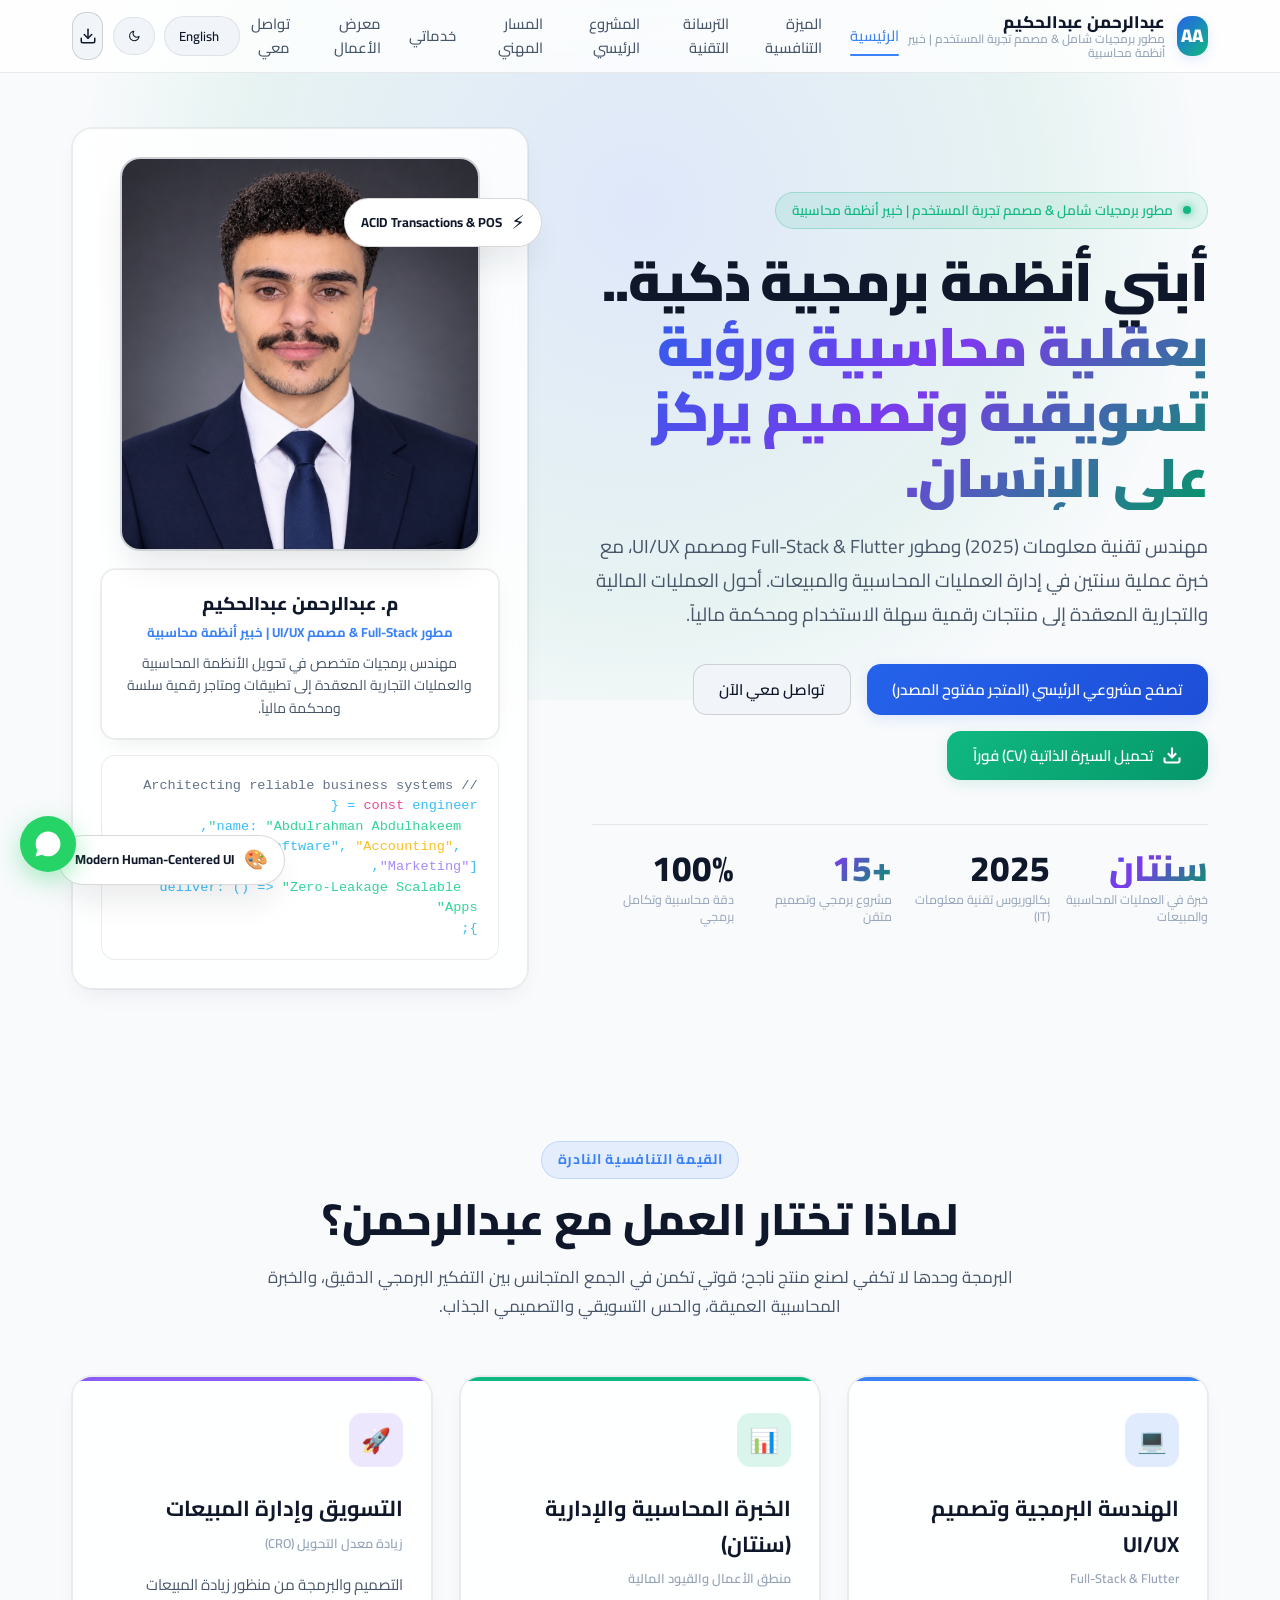
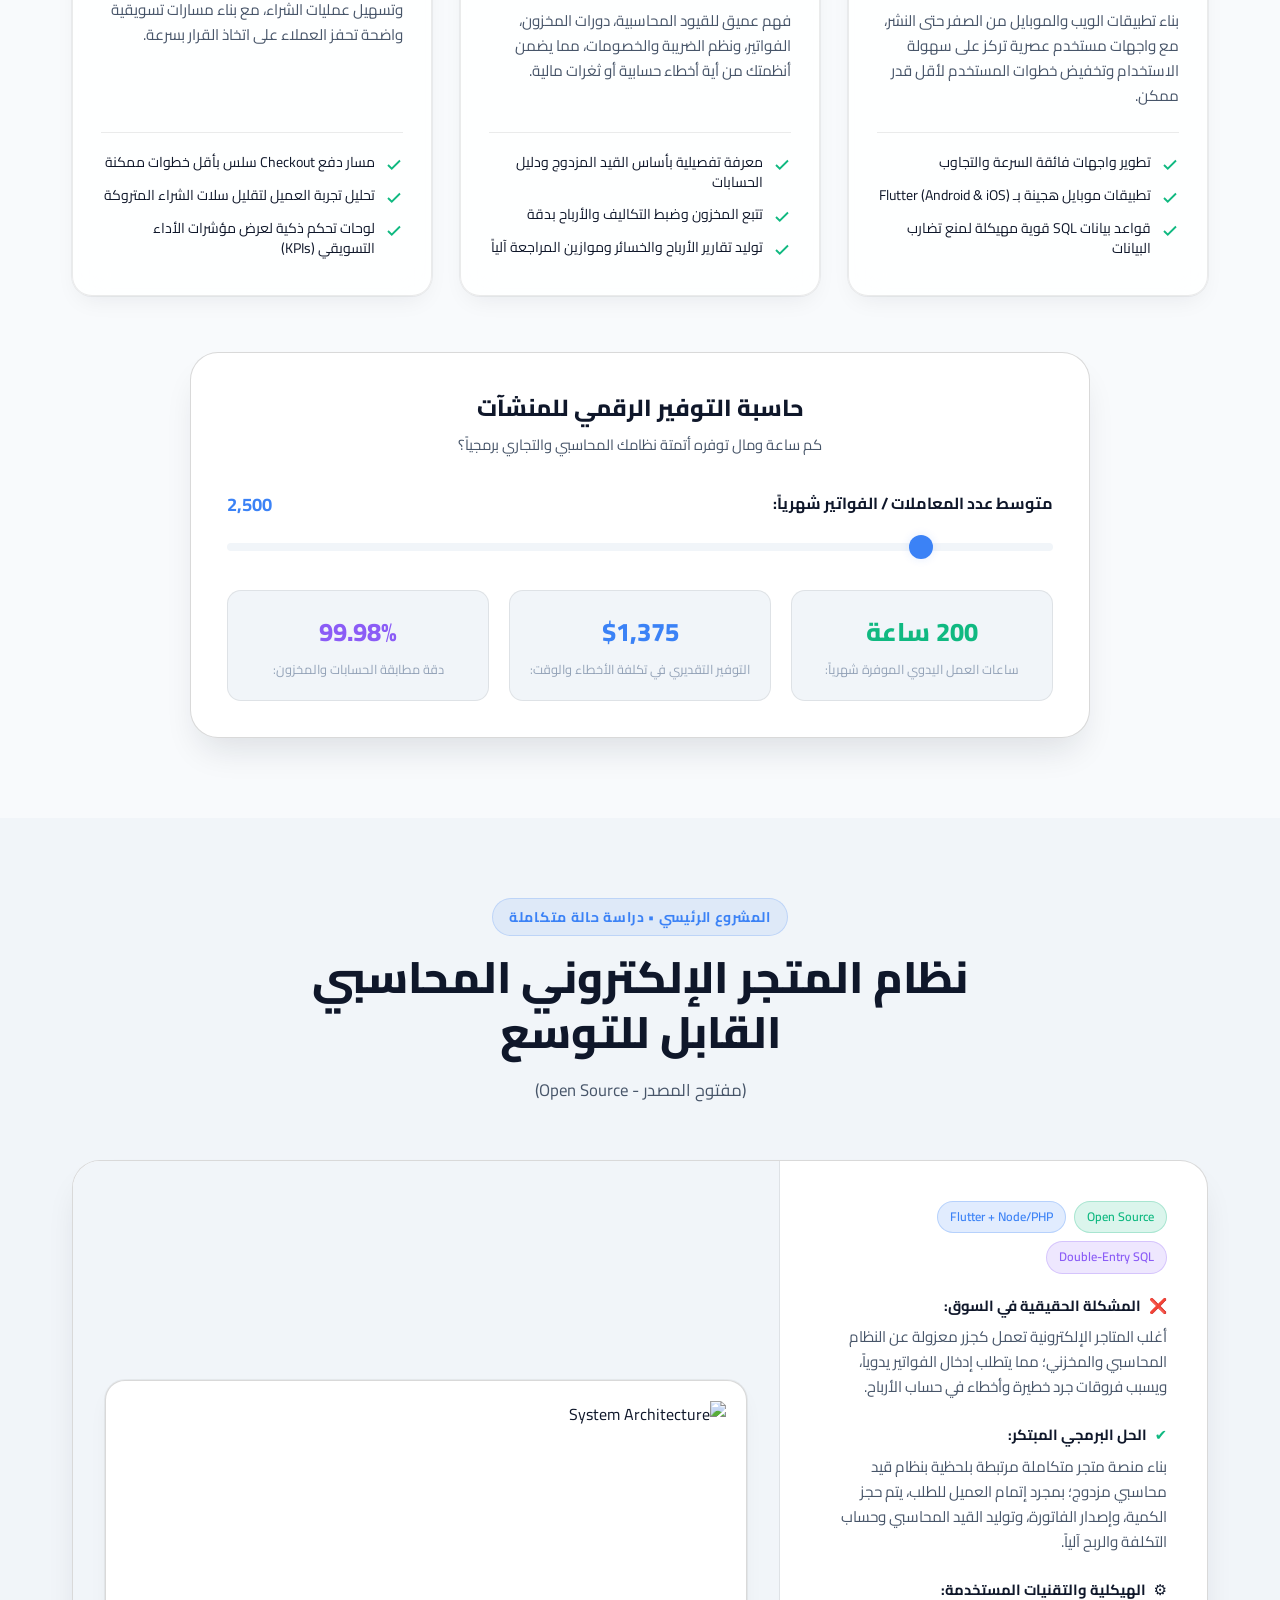
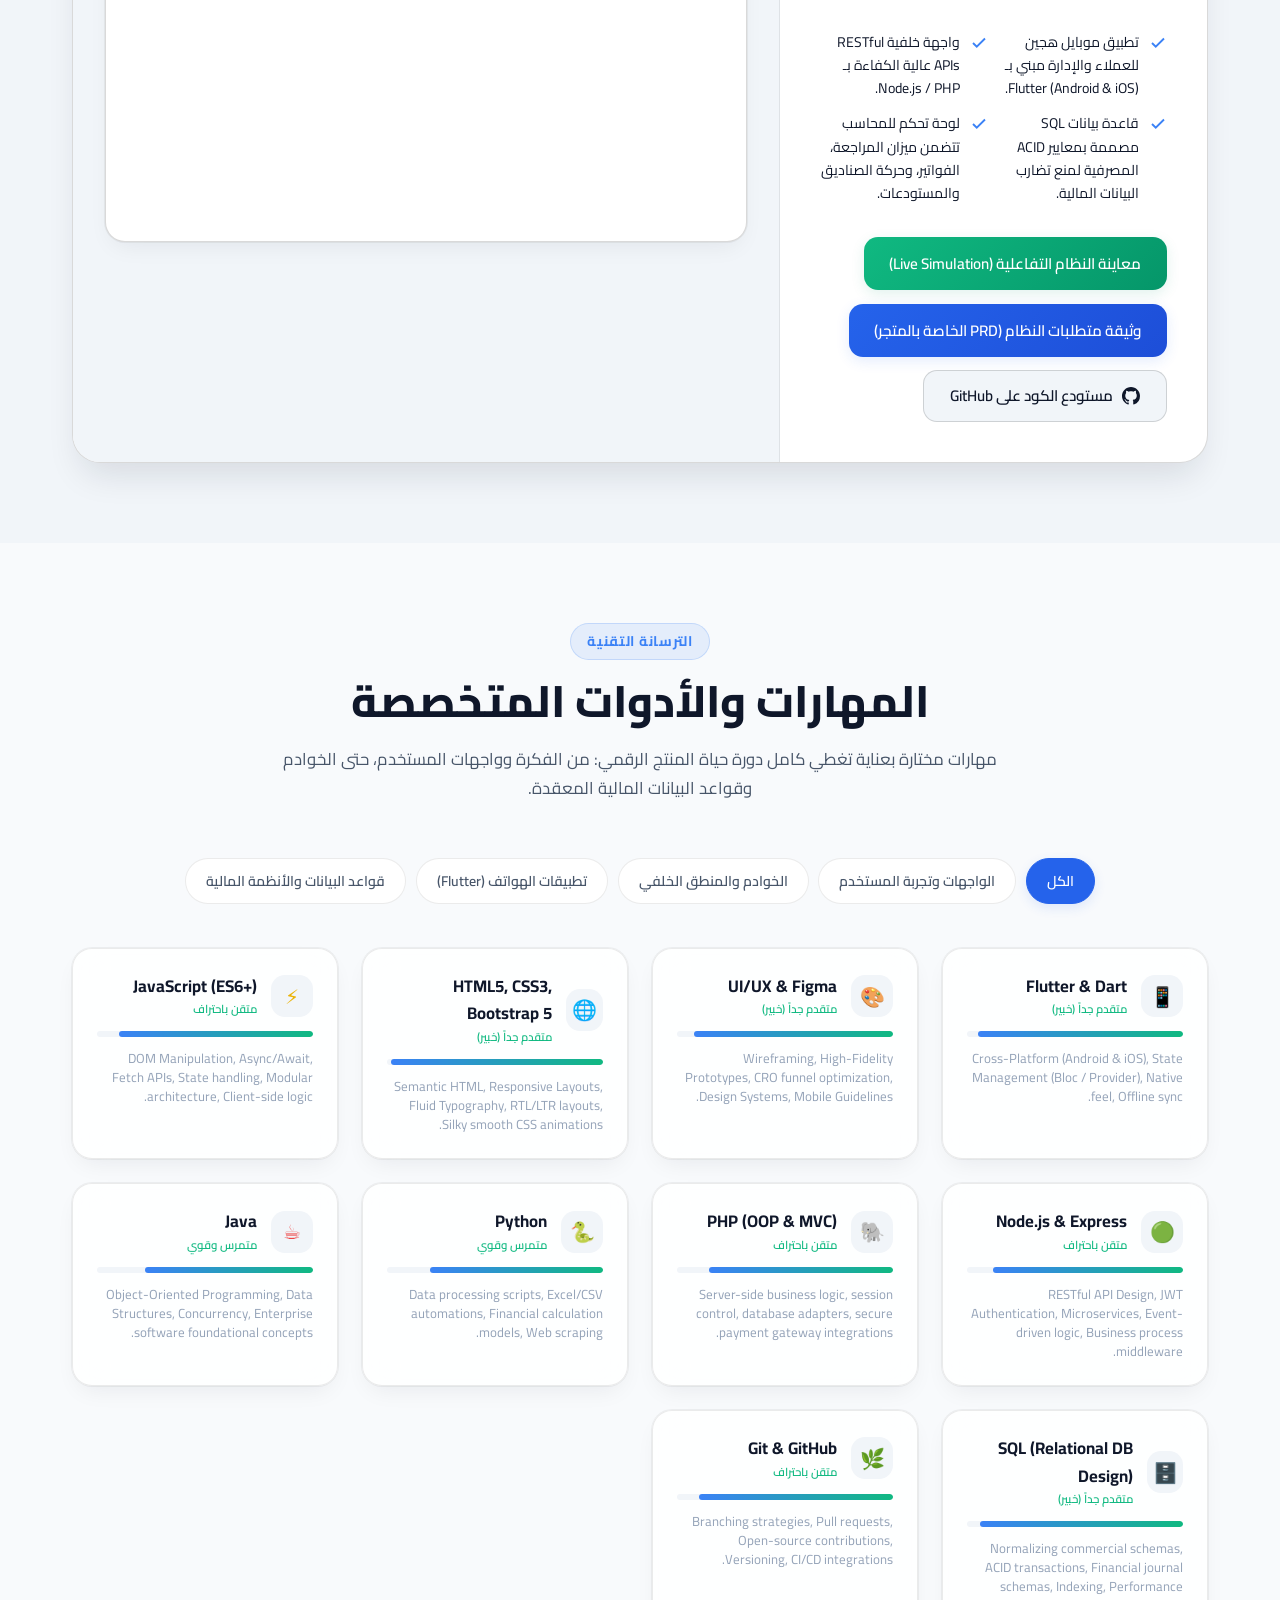
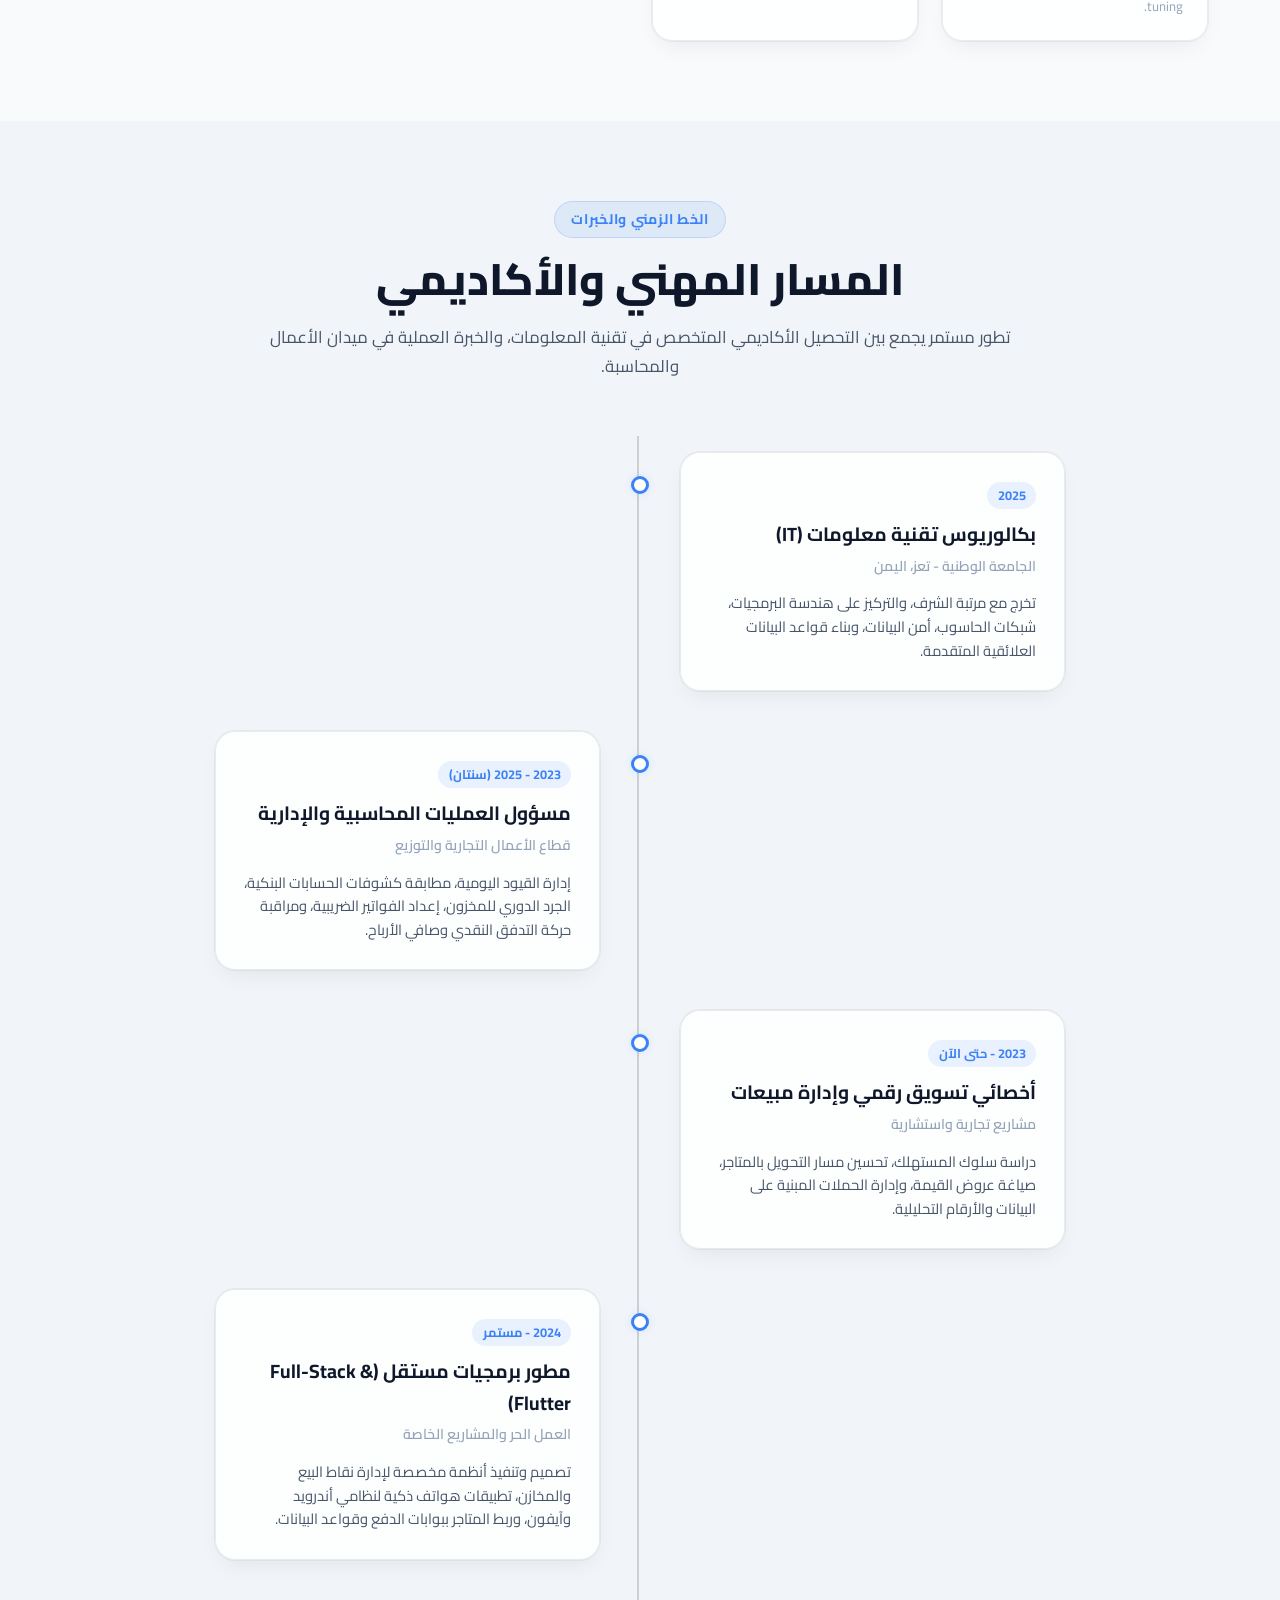
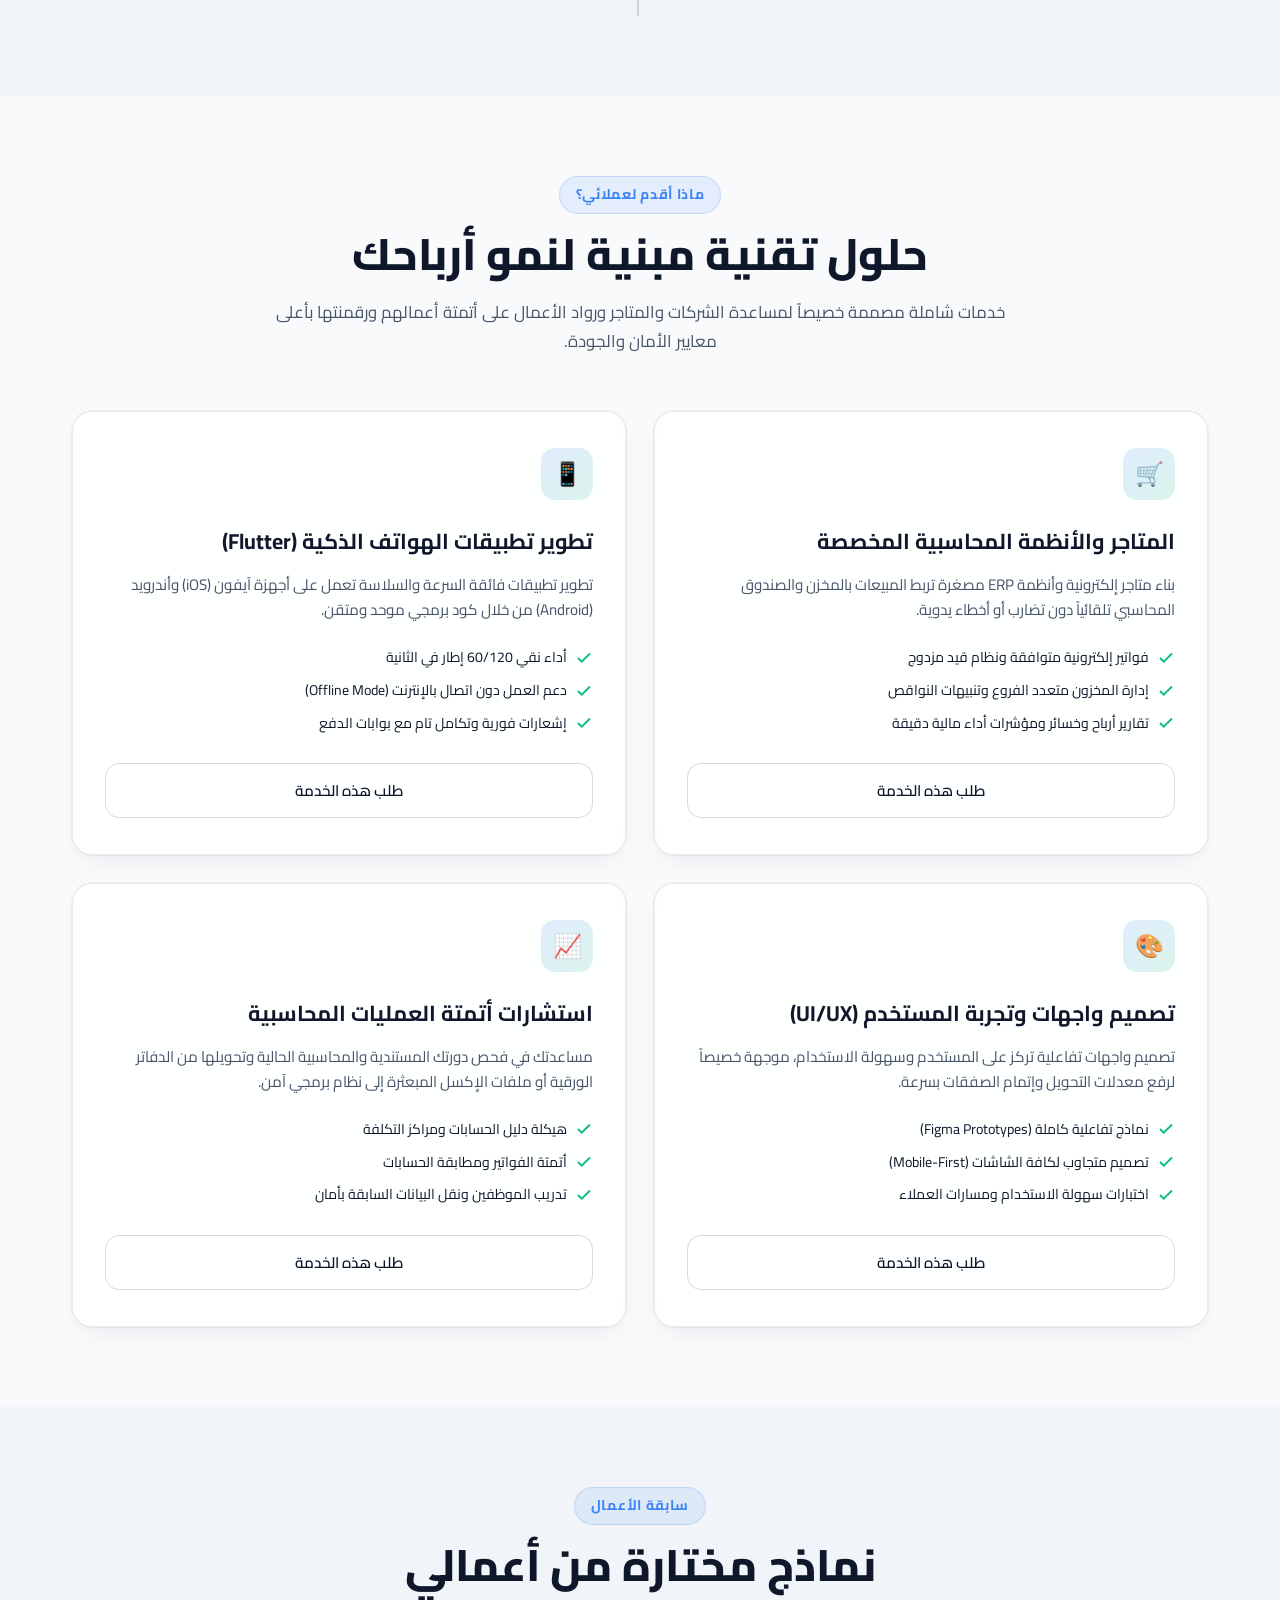
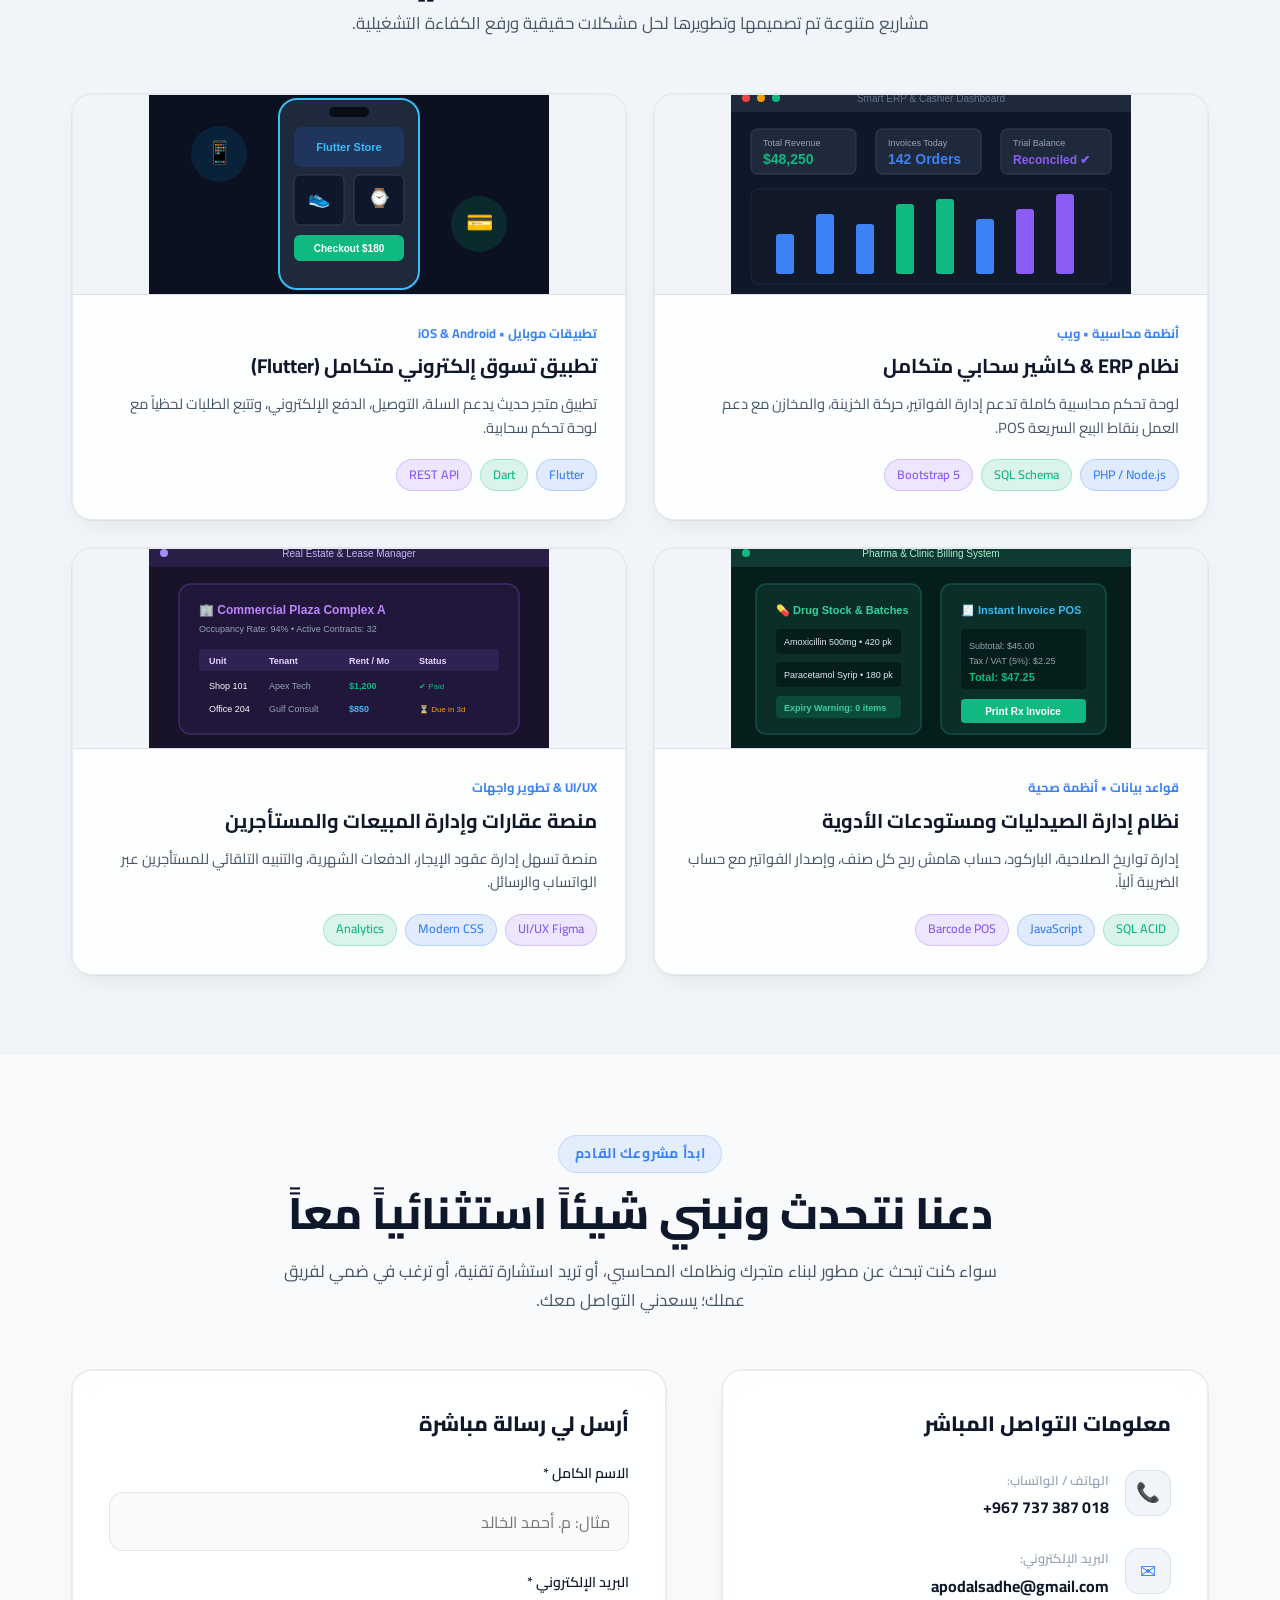
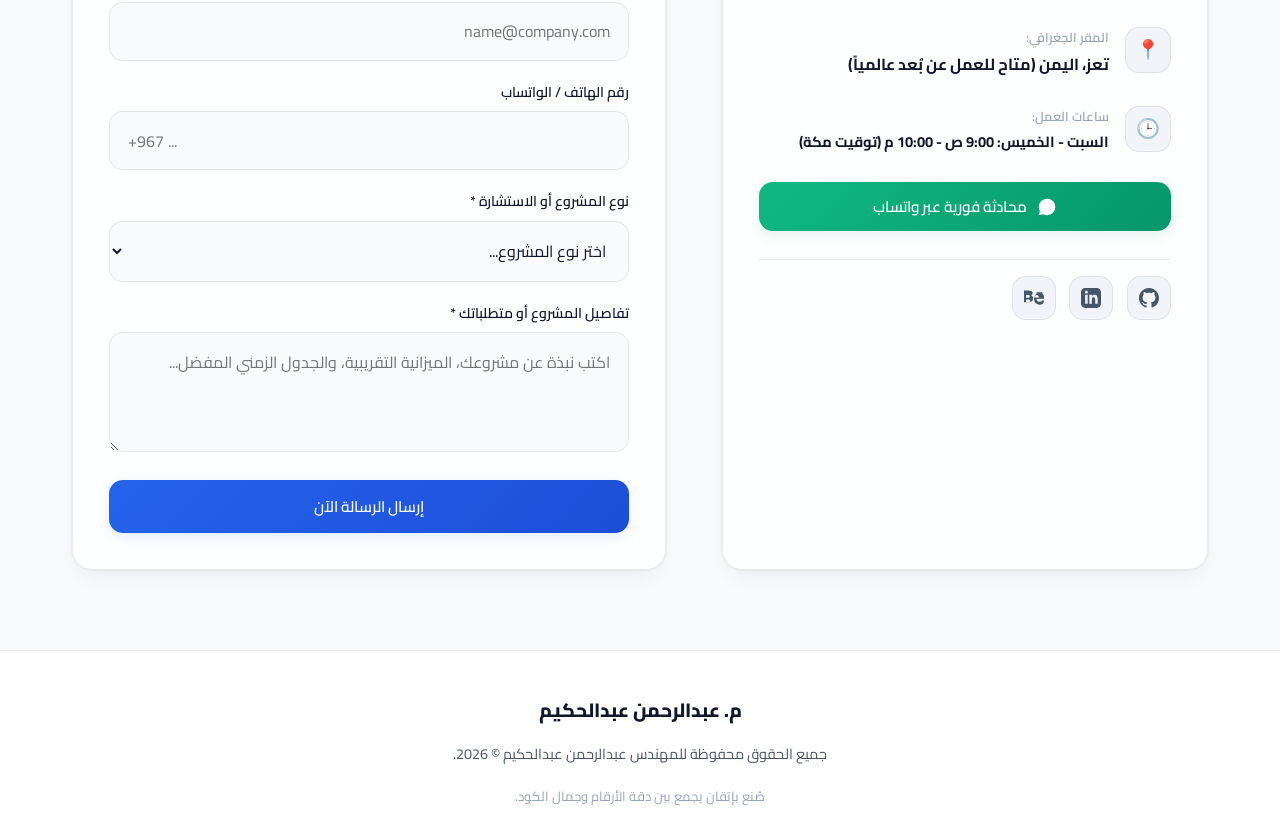
==== index.html @ f497ff9b "first commit" ====
<!DOCTYPE html>
<html lang="ar" dir="rtl" data-theme="light">
<head>
  <meta charset="UTF-8">
  <meta name="viewport" content="width=device-width, initial-scale=1.0, viewport-fit=cover">
  <meta name="color-scheme" content="light dark">
  <meta name="theme-color" content="#ffffff">
  <title>م. عبدالرحمن عبدالحكيم | مطور برمجيات ومصمم تجربة المستخدم وخبير محاسبي</title>
  
  <meta name="description" content="الموقع التعريفي ومعرض الأعمال للمهندس عبدالرحمن عبدالحكيم - خريج تقنية معلومات ومطور Full-Stack & Flutter ومصمم UI/UX بخبرة سنتين في إدارة العمليات المحاسبية والمبيعات.">
  <meta name="keywords" content="عبدالرحمن عبدالحكيم, مطور برمجيات, فلاتر, Full-Stack, Flutter, UI/UX Designer, محاسبة, متجر إلكتروني مفتوح المصدر, تعز اليمن">
  <meta name="author" content="Eng. Abdulrahman Abdulhakeem">

  <!-- Open Graph / Meta -->
  <meta property="og:type" content="website">
  <meta property="og:title" content="م. عبدالرحمن عبدالحكيم | Full-Stack & UI/UX & خبير نظم محاسبية">
  <meta property="og:description" content="أبني أنظمة برمجية ذكية بعقلية محاسبية ورؤية تسويقية وتصميم يركز على الإنسان.">
  <meta property="og:image" content="assets/abdulrahman-photo.jpg">

  <!-- Google Fonts: Cairo (Arabic) & Plus Jakarta Sans (English) -->
  <link rel="preconnect" href="https://fonts.googleapis.com">
  <link rel="preconnect" href="https://fonts.gstatic.com" crossorigin>
  <link href="https://fonts.googleapis.com/css2?family=Cairo:wght@400;500;600;700;800;900&family=Plus+Jakarta+Sans:wght@400;500;600;700;800&display=swap" rel="stylesheet">

  <!-- Custom Stylesheets (v=2.2 for fresh mobile cache) -->
  <link rel="stylesheet" href="css/style.css?v=2.2">
  <link rel="stylesheet" href="css/animations.css?v=2.2">
</head>
<body>

  <!-- ======================================================================
       SITE HEADER & NAVIGATION
       ====================================================================== -->
  <header class="site-header">
    <div class="container nav-container">
      
      <!-- Brand Logo -->
      <a href="#home" class="brand-logo" aria-label="Abdulrahman Abdulhakeem">
        <div class="logo-icon">AA</div>
        <div class="logo-text">
          <span class="logo-name">عبدالرحمن عبدالحكيم</span>
          <span class="logo-role" data-i18n="hero_badge">Full-Stack &amp; UI/UX &amp; خبير محاسبي</span>
        </div>
      </a>

      <!-- Desktop Nav Links -->
      <nav class="nav-menu" aria-label="Main Navigation">
        <a href="#home" class="nav-link active" data-i18n="nav_home">الرئيسية</a>
        <a href="#about" class="nav-link" data-i18n="nav_about">الميزة التنافسية</a>
        <a href="#skills" class="nav-link" data-i18n="nav_skills">الترسانة التقنية</a>
        <a href="#spotlight" class="nav-link" data-i18n="nav_spotlight">المشروع الرئيسي</a>
        <a href="#timeline" class="nav-link" data-i18n="nav_timeline">المسار المهني</a>
        <a href="#services" class="nav-link" data-i18n="nav_services">خدماتي</a>
        <a href="#projects" class="nav-link" data-i18n="nav_projects">معرض الأعمال</a>
        <a href="#contact" class="nav-link" data-i18n="nav_contact">تواصل معي</a>
      </nav>

      <!-- Action Controls: Language, Theme, CV, Hamburger -->
      <div class="nav-actions">
        <!-- Language Switcher -->
        <button id="langToggleBtn" class="pill-btn" aria-label="Toggle Language" title="تغيير اللغة / Switch Language">
          <svg width="16" height="16" viewBox="0 0 24 24" fill="none" stroke="currentColor" stroke-width="2" stroke-linecap="round" stroke-linejoin="round">
            <circle cx="12" cy="12" r="10"></circle>
            <line x1="2" y1="12" x2="22" y2="12"></line>
            <path d="M12 2a15.3 15.3 0 0 1 4 10 15.3 15.3 0 0 1-4 10 15.3 15.3 0 0 1-4-10 15.3 15.3 0 0 1 4-10z"></path>
          </svg>
          <span class="lang-label">English</span>
        </button>

        <!-- Theme Switcher (Dark / Light) -->
        <button id="themeToggleBtn" class="pill-btn" aria-label="Toggle Dark/Light Mode" title="الوضع الليلي / النهاري">
          <span id="themeIcon">
            <svg width="18" height="18" viewBox="0 0 24 24" fill="none" stroke="currentColor" stroke-width="2" stroke-linecap="round" stroke-linejoin="round">
              <path d="M21 12.79A9 9 0 1 1 11.21 3 7 7 0 0 0 21 12.79z"></path>
            </svg>
          </span>
        </button>

        <!-- CV Direct Download Trigger Link -->
        <a href="assets/CV_Eng_Abdulrahman_Abdulhakeem.pdf" download="CV_Eng_Abdulrahman_Abdulhakeem.pdf" class="btn btn-secondary btn-icon nav-header-cv-btn" id="navCvDownloadBtn" title="تحميل السيرة الذاتية PDF" aria-label="Download CV PDF" target="_blank">
          <svg width="18" height="18" viewBox="0 0 24 24" fill="none" stroke="currentColor" stroke-width="2" stroke-linecap="round" stroke-linejoin="round">
            <path d="M21 15v4a2 2 0 0 1-2 2H5a2 2 0 0 1-2-2v-4"></path>
            <polyline points="7 10 12 15 17 10"></polyline>
            <line x1="12" y1="15" x2="12" y2="3"></line>
          </svg>
        </a>

        <!-- Mobile Menu Toggle Button -->
        <button id="hamburgerBtn" class="hamburger-btn" aria-label="Open Mobile Menu">
          <span></span>
          <span></span>
          <span></span>
        </button>
      </div>

    </div>
  </header>

  <!-- Mobile Drawer Menu -->
  <div id="mobileDrawer" class="mobile-drawer" aria-hidden="true">
    <div class="drawer-panel">
      <div class="drawer-header">
        <span class="logo-name" style="font-weight:800;">عبدالرحمن عبدالحكيم</span>
        <button id="drawerCloseBtn" class="modal-close" aria-label="Close Mobile Drawer">✕</button>
      </div>
      <div class="drawer-menu">
        <a href="#home" class="drawer-link" data-i18n="nav_home">الرئيسية</a>
        <a href="#about" class="drawer-link" data-i18n="nav_about">الميزة التنافسية</a>
        <a href="#skills" class="drawer-link" data-i18n="nav_skills">الترسانة التقنية</a>
        <a href="#spotlight" class="drawer-link" data-i18n="nav_spotlight">المشروع الرئيسي</a>
        <a href="#timeline" class="drawer-link" data-i18n="nav_timeline">المسار المهني</a>
        <a href="#services" class="drawer-link" data-i18n="nav_services">خدماتي</a>
        <a href="#projects" class="drawer-link" data-i18n="nav_projects">معرض الأعمال</a>
        <a href="#contact" class="drawer-link" data-i18n="nav_contact">تواصل معي</a>
        <a href="assets/CV_Eng_Abdulrahman_Abdulhakeem.pdf" download="CV_Eng_Abdulrahman_Abdulhakeem.pdf" class="drawer-link" id="drawerCvDownloadBtn" target="_blank">
          <svg width="18" height="18" viewBox="0 0 24 24" fill="none" stroke="currentColor" stroke-width="2" stroke-linecap="round" stroke-linejoin="round" style="display:inline-block; vertical-align:middle; margin-inline-end:6px;">
            <path d="M21 15v4a2 2 0 0 1-2 2H5a2 2 0 0 1-2-2v-4"></path>
            <polyline points="7 10 12 15 17 10"></polyline>
            <line x1="12" y1="15" x2="12" y2="3"></line>
          </svg>
          <span data-i18n="nav_cv">تحميل السيرة الذاتية (CV)</span>
        </a>
      </div>
      <div style="margin-top:auto; padding-top:1.5rem; border-top:1px solid var(--border-subtle);">
        <a href="#" class="btn btn-emerald whatsapp-link" style="width:100%;" target="_blank" rel="noopener">
          <svg width="18" height="18" viewBox="0 0 24 24" fill="currentColor">
            <path d="M12.04 2c-5.46 0-9.91 4.45-9.91 9.91 0 1.75.46 3.45 1.32 4.95L2.05 22l5.25-1.38c1.45.79 3.08 1.21 4.74 1.21 5.46 0 9.91-4.45 9.91-9.91 0-2.65-1.03-5.14-2.9-7.01A9.816 9.816 0 0 0 12.04 2z"/>
          </svg>
          <span data-i18n="nav_whatsapp">واتساب مباشر</span>
        </a>
      </div>
    </div>
  </div>

  <!-- ======================================================================
       1. HERO SECTION
       ====================================================================== -->
  <section id="home" class="hero-section">
    <div class="hero-background-glow"></div>
    <div class="container hero-grid">
      
      <!-- Hero Left/Start Text Content -->
      <div class="hero-text-content">
        
        <!-- Live Status Pill -->
        <div class="hero-badge-container">
          <div class="hero-live-badge">
            <span class="status-dot"></span>
            <span data-i18n="hero_badge">مطور برمجيات شامل & مصمم UI/UX | خبير أنظمة محاسبية</span>
          </div>
        </div>

        <!-- Headline -->
        <h1 class="hero-title">
          <span data-i18n="hero_title">أبني أنظمة برمجية ذكية..</span><br>
          <span class="gradient-text" data-i18n="hero_title_highlight">بعقلية محاسبية ورؤية تسويقية وتصميم يركز على الإنسان.</span>
        </h1>

        <!-- Bio Description -->
        <p class="hero-description" data-i18n="hero_description">
          مهندس تقنية معلومات (2025) ومطور Full-Stack & Flutter ومصمم UI/UX، مع خبرة عملية سنتين في إدارة العمليات المحاسبية والمبيعات. أحول العمليات المالية والتجارية المعقدة إلى منتجات رقمية سهلة الاستخدام ومحكمة مالياً.
        </p>

        <!-- CTAs -->
        <div class="hero-ctas">
          <a href="#spotlight" class="btn btn-primary" data-i18n="hero_cta_projects">
            تصفح مشروعي الرئيسي (المتجر مفتوح المصدر)
            <svg width="18" height="18" viewBox="0 0 24 24" fill="none" stroke="currentColor" stroke-width="2" stroke-linecap="round" stroke-linejoin="round">
              <line x1="5" y1="12" x2="19" y2="12"></line>
              <polyline points="12 5 19 12 12 19"></polyline>
            </svg>
          </a>
          <a href="#contact" class="btn btn-secondary" data-i18n="hero_cta_contact">
            تواصل معي الآن
          </a>
          <a href="assets/CV_Eng_Abdulrahman_Abdulhakeem.pdf" download="CV_Eng_Abdulrahman_Abdulhakeem.pdf" id="heroDownloadCvBtn" class="btn btn-emerald" target="_blank" rel="noopener">
            <svg width="20" height="20" viewBox="0 0 24 24" fill="none" stroke="currentColor" stroke-width="2.5"><path d="M21 15v4a2 2 0 0 1-2 2H5a2 2 0 0 1-2-2v-4"></path><polyline points="7 10 12 15 17 10"></polyline><line x1="12" y1="15" x2="12" y2="3"></line></svg>
            <span data-i18n="hero_cta_cv">تحميل السيرة الذاتية (CV) فوراً</span>
          </a>
        </div>

        <!-- Key Metrics Row -->
        <div class="hero-stats-row">
          <div class="stat-card">
            <span class="stat-number accent" data-i18n="hero_stat_exp">سنتان</span>
            <span class="stat-label" data-i18n="hero_stat_exp_label">خبرة في العمليات المحاسبية والمبيعات</span>
          </div>
          <div class="stat-card">
            <span class="stat-number" data-i18n="hero_stat_degree">2025</span>
            <span class="stat-label" data-i18n="hero_stat_degree_label">بكالوريوس تقنية معلومات (IT)</span>
          </div>
          <div class="stat-card">
            <span class="stat-number accent" data-i18n="hero_stat_projects">+15</span>
            <span class="stat-label" data-i18n="hero_stat_projects_label">مشروع برمجي وتصميم متقن</span>
          </div>
          <div class="stat-card">
            <span class="stat-number" data-i18n="hero_stat_accuracy">100%</span>
            <span class="stat-label" data-i18n="hero_stat_accuracy_label">دقة محاسبية وتكامل برمجي</span>
          </div>
        </div>

      </div>

      <!-- Hero Visual / Persona Card -->
      <div class="hero-visual-card glass-card">
        
        <div class="floating-pill pill-1">
          <span style="font-size:1.2rem;">⚡</span>
          <span>ACID Transactions &amp; POS</span>
        </div>

        <div class="floating-pill pill-2">
          <span style="font-size:1.2rem;">🎨</span>
          <span>Modern Human-Centered UI</span>
        </div>

        <div class="dev-avatar-wrapper">
          <img src="assets/abdulrahman-photo.jpg" alt="م. عبدالرحمن عبدالحكيم - Eng. Abdulrahman Abdulhakeem" width="360" height="420" loading="eager">
        </div>

        <div class="hero-photo-caption-card">
          <h3 class="hero-photo-name" data-i18n="hero_photo_name">م. عبدالرحمن عبدالحكيم</h3>
          <div class="hero-photo-role" data-i18n="hero_photo_role">مطور Full-Stack &amp; مصمم UI/UX | خبير أنظمة محاسبية</div>
          <p class="hero-photo-desc" data-i18n="hero_photo_desc">
            مهندس برمجيات متخصص في تحويل الأنظمة المحاسبية والعمليات التجارية المعقدة إلى تطبيقات ومتاجر رقمية سلسة ومحكمة مالياً.
          </p>
        </div>

        <div class="hero-code-snippet">
          <span style="color:#64748b;">// Architecting reliable business systems</span><br>
          <span style="color:#ec4899;">const</span> engineer = {<br>
          &nbsp;&nbsp;name: <span style="color:#34d399;">"Abdulrahman Abdulhakeem"</span>,<br>
          &nbsp;&nbsp;mindset: [<span style="color:#38bdf8;">"Software"</span>, <span style="color:#fbbf24;">"Accounting"</span>, <span style="color:#a78bfa;">"Marketing"</span>],<br>
          &nbsp;&nbsp;deliver: () =&gt; <span style="color:#34d399;">"Zero-Leakage Scalable Apps"</span><br>
          };
        </div>
      </div>

    </div>
  </section>

  <!-- ======================================================================
       2. UNIQUE EDGE & 3-PILLAR ADVANTAGE
       ====================================================================== -->
  <section id="about" class="section">
    <div class="container">
      
      <div class="section-header">
        <span class="section-subtitle" data-i18n="edge_subtitle">القيمة التنافسية النادرة</span>
        <h2 class="section-title" data-i18n="edge_title">لماذا تختار العمل مع عبدالرحمن؟</h2>
        <p class="section-desc" data-i18n="edge_desc">
          البرمجة وحدها لا تكفي لصنع منتج ناجح؛ قوتي تكمن في الجمع المتجانس بين التفكير البرمجي الدقيق، والخبرة المحاسبية العميقة، والحس التسويقي والتصميمي الجذاب.
        </p>
      </div>

      <div class="edge-grid">
        
        <!-- Pillar 1: Software & UI/UX -->
        <div class="edge-card glass-card edge-dev">
          <div class="edge-icon-box">💻</div>
          <h3 class="edge-card-title" data-i18n="edge_card1_title">الهندسة البرمجية وتصميم UI/UX</h3>
          <span class="edge-card-tag" data-i18n="edge_card1_tag">Full-Stack &amp; Flutter</span>
          <p class="edge-card-desc" data-i18n="edge_card1_text">
            بناء تطبيقات الويب والموبايل من الصفر حتى النشر، مع واجهات مستخدم عصرية تركز على سهولة الاستخدام وتخفيض خطوات المستخدم لأقل قدر ممكن.
          </p>
          <div class="edge-feature-list">
            <div class="edge-feature-item">
              <svg width="18" height="18" viewBox="0 0 24 24" fill="none" stroke="currentColor" stroke-width="2.5"><polyline points="20 6 9 17 4 12"></polyline></svg>
              <span data-i18n="edge_card1_item1">تطوير واجهات فائقة السرعة والتجاوب</span>
            </div>
            <div class="edge-feature-item">
              <svg width="18" height="18" viewBox="0 0 24 24" fill="none" stroke="currentColor" stroke-width="2.5"><polyline points="20 6 9 17 4 12"></polyline></svg>
              <span data-i18n="edge_card1_item2">تطبيقات موبايل هجينة بـ Flutter (Android &amp; iOS)</span>
            </div>
            <div class="edge-feature-item">
              <svg width="18" height="18" viewBox="0 0 24 24" fill="none" stroke="currentColor" stroke-width="2.5"><polyline points="20 6 9 17 4 12"></polyline></svg>
              <span data-i18n="edge_card1_item3">قواعد بيانات SQL قوية مهيكلة لمنع تضارب البيانات</span>
            </div>
          </div>
        </div>

        <!-- Pillar 2: Accounting & Operations -->
        <div class="edge-card glass-card edge-acc">
          <div class="edge-icon-box">📊</div>
          <h3 class="edge-card-title" data-i18n="edge_card2_title">الخبرة المحاسبية والإدارية (سنتان)</h3>
          <span class="edge-card-tag" data-i18n="edge_card2_tag">منطق الأعمال والقيود المالية</span>
          <p class="edge-card-desc" data-i18n="edge_card2_text">
            فهم عميق للقيود المحاسبية، دورات المخزون، الفواتير، ونظم الضريبة والخصومات، مما يضمن أنظمتك من أية أخطاء حسابية أو ثغرات مالية.
          </p>
          <div class="edge-feature-list">
            <div class="edge-feature-item">
              <svg width="18" height="18" viewBox="0 0 24 24" fill="none" stroke="currentColor" stroke-width="2.5"><polyline points="20 6 9 17 4 12"></polyline></svg>
              <span data-i18n="edge_card2_item1">معرفة تفصيلية بأساس القيد المزدوج ودليل الحسابات</span>
            </div>
            <div class="edge-feature-item">
              <svg width="18" height="18" viewBox="0 0 24 24" fill="none" stroke="currentColor" stroke-width="2.5"><polyline points="20 6 9 17 4 12"></polyline></svg>
              <span data-i18n="edge_card2_item2">تتبع المخزون وضبط التكاليف والأرباح بدقة</span>
            </div>
            <div class="edge-feature-item">
              <svg width="18" height="18" viewBox="0 0 24 24" fill="none" stroke="currentColor" stroke-width="2.5"><polyline points="20 6 9 17 4 12"></polyline></svg>
              <span data-i18n="edge_card2_item3">توليد تقارير الأرباح والخسائر وموازين المراجعة آلياً</span>
            </div>
          </div>
        </div>

        <!-- Pillar 3: Marketing & Sales -->
        <div class="edge-card glass-card edge-mkt">
          <div class="edge-icon-box">🚀</div>
          <h3 class="edge-card-title" data-i18n="edge_card3_title">التسويق وإدارة المبيعات</h3>
          <span class="edge-card-tag" data-i18n="edge_card3_tag">زيادة معدل التحويل (CRO)</span>
          <p class="edge-card-desc" data-i18n="edge_card3_text">
            التصميم والبرمجة من منظور زيادة المبيعات وتسهيل عمليات الشراء، مع بناء مسارات تسويقية واضحة تحفز العملاء على اتخاذ القرار بسرعة.
          </p>
          <div class="edge-feature-list">
            <div class="edge-feature-item">
              <svg width="18" height="18" viewBox="0 0 24 24" fill="none" stroke="currentColor" stroke-width="2.5"><polyline points="20 6 9 17 4 12"></polyline></svg>
              <span data-i18n="edge_card3_item1">مسار دفع Checkout سلس بأقل خطوات ممكنة</span>
            </div>
            <div class="edge-feature-item">
              <svg width="18" height="18" viewBox="0 0 24 24" fill="none" stroke="currentColor" stroke-width="2.5"><polyline points="20 6 9 17 4 12"></polyline></svg>
              <span data-i18n="edge_card3_item2">تحليل تجربة العميل لتقليل سلات الشراء المتروكة</span>
            </div>
            <div class="edge-feature-item">
              <svg width="18" height="18" viewBox="0 0 24 24" fill="none" stroke="currentColor" stroke-width="2.5"><polyline points="20 6 9 17 4 12"></polyline></svg>
              <span data-i18n="edge_card3_item3">لوحات تحكم ذكية لعرض مؤشرات الأداء التسويقي (KPIs)</span>
            </div>
          </div>
        </div>

      </div>

      <!-- Interactive Business ROI & Automation Calculator -->
      <div class="simulator-box">
        <div class="sim-header">
          <h3 style="font-size:1.45rem; font-weight:800; margin-bottom:0.4rem;" data-i18n="sim_title">حاسبة التوفير الرقمي للمنشآت</h3>
          <p style="color:var(--text-muted); font-size:0.92rem;" data-i18n="sim_desc">كم ساعة ومال توفره أتمتة نظامك المحاسبي والتجاري برمجياً؟</p>
        </div>

        <div class="sim-slider-container">
          <div class="sim-slider-label">
            <span data-i18n="sim_orders_label">متوسط عدد المعاملات / الفواتير شهرياً:</span>
            <span id="simOrdersValue" class="sim-slider-val">2,500</span>
          </div>
          <input type="range" id="simOrdersRange" class="range-input" min="300" max="15000" step="100" value="2500" aria-label="Transactions per month slider">
        </div>

        <div class="sim-results-grid">
          <div class="sim-stat-card">
            <div id="simHoursSaved" class="sim-stat-val">200 ساعة</div>
            <div class="sim-stat-lbl" data-i18n="sim_saved_hours">ساعات العمل اليدوي الموفرة شهرياً</div>
          </div>
          <div class="sim-stat-card">
            <div id="simCostSaved" class="sim-stat-val" style="color:var(--primary-500);">$1,375</div>
            <div class="sim-stat-lbl" data-i18n="sim_saved_cost">التوفير التقديري في تكلفة الأخطاء والوقت</div>
          </div>
          <div class="sim-stat-card">
            <div class="sim-stat-val" style="color:var(--violet-500);">99.98%</div>
            <div class="sim-stat-lbl" data-i18n="sim_accuracy_gain">دقة مطابقة الحسابات والمخزون</div>
          </div>
        </div>
      </div>

    </div>
  </section>

  <!-- ======================================================================
       3. SPOTLIGHT PROJECT (CASE STUDY: OPEN SOURCE ACCOUNTING E-COMMERCE)
       ====================================================================== -->
  <section id="spotlight" class="section" style="background:var(--bg-surface-elevated);">
    <div class="container">
      
      <div class="section-header">
        <span class="section-subtitle" data-i18n="spotlight_badge">المشروع الرئيسي • دراسة حالة متكاملة</span>
        <h2 class="section-title" data-i18n="spotlight_title">نظام المتجر الإلكتروني المحاسبي القابل للتوسع</h2>
        <p class="section-desc" data-i18n="spotlight_type">(مفتوح المصدر - Open Source Architecture)</p>
      </div>

      <div class="spotlight-card">
        <div class="spotlight-grid">
          
          <!-- Content Side -->
          <div class="spotlight-content">
            <div class="spotlight-badge-row">
              <span class="badge badge-emerald">Open Source</span>
              <span class="badge badge-primary">Flutter + Node/PHP</span>
              <span class="badge badge-violet">Double-Entry SQL</span>
            </div>

            <div class="case-study-block">
              <div class="case-study-label">
                <span style="color:#ef4444;">❌</span>
                <span data-i18n="spotlight_problem_title">المشكلة الحقيقية في السوق:</span>
              </div>
              <p class="case-study-text" data-i18n="spotlight_problem_text">
                أغلب المتاجر الإلكترونية تعمل كجزر معزولة عن النظام المحاسبي والمخزني؛ مما يتطلب إدخال الفواتير يدوياً، ويسبب فروقات جرد خطيرة وأخطاء في حساب الأرباح.
              </p>
            </div>

            <div class="case-study-block">
              <div class="case-study-label">
                <span style="color:var(--emerald-500);">✔</span>
                <span data-i18n="spotlight_solution_title">الحل البرمجي المبتكر:</span>
              </div>
              <p class="case-study-text" data-i18n="spotlight_solution_text">
                بناء منصة متجر متكاملة مرتبطة بلحظية بنظام قيد محاسبي مزدوج؛ بمجرد إتمام العميل للطلب، يتم حجز الكمية، وإصدار الفاتورة، وتوليد القيد المحاسبي وحساب التكلفة والربح آلياً.
              </p>
            </div>

            <div class="case-study-label" style="margin-top:1.25rem;">
              <span>⚙️</span>
              <span data-i18n="spotlight_arch_title">الهيكلية والتقنيات المستخدمة:</span>
            </div>

            <div class="spotlight-features">
              <div class="spotlight-feat-item">
                <svg width="18" height="18" viewBox="0 0 24 24" fill="none" stroke="currentColor" stroke-width="2.5"><polyline points="20 6 9 17 4 12"></polyline></svg>
                <span data-i18n="spotlight_feat1">تطبيق موبايل هجين للعملاء والإدارة مبني بـ Flutter (Android &amp; iOS).</span>
              </div>
              <div class="spotlight-feat-item">
                <svg width="18" height="18" viewBox="0 0 24 24" fill="none" stroke="currentColor" stroke-width="2.5"><polyline points="20 6 9 17 4 12"></polyline></svg>
                <span data-i18n="spotlight_feat2">واجهة خلفية RESTful APIs عالية الكفاءة بـ Node.js / PHP.</span>
              </div>
              <div class="spotlight-feat-item">
                <svg width="18" height="18" viewBox="0 0 24 24" fill="none" stroke="currentColor" stroke-width="2.5"><polyline points="20 6 9 17 4 12"></polyline></svg>
                <span data-i18n="spotlight_feat3">قاعدة بيانات SQL مصممة بمعايير ACID لمنع تضارب البيانات.</span>
              </div>
              <div class="spotlight-feat-item">
                <svg width="18" height="18" viewBox="0 0 24 24" fill="none" stroke="currentColor" stroke-width="2.5"><polyline points="20 6 9 17 4 12"></polyline></svg>
                <span data-i18n="spotlight_feat4">لوحة تحكم للمحاسب تتضمن ميزان المراجعة، الفواتير، وحركة الصناديق.</span>
              </div>
            </div>

            <div class="spotlight-actions">
              <button class="btn btn-emerald" data-open-modal="demoModal" data-i18n="spotlight_btn_demo">
                ⚡ معاينة النظام التفاعلية (Live Simulation)
              </button>
              <button class="btn btn-primary" data-open-modal="prdModal" data-i18n="spotlight_btn_prd">
                📄 وثيقة متطلبات النظام (PRD الخاصة بالمتجر)
              </button>
              <a href="https://github.com/Abdulrahman-Abdulhakeem" target="_blank" rel="noopener" class="btn btn-secondary">
                <svg width="18" height="18" viewBox="0 0 24 24" fill="currentColor">
                  <path d="M12 0C5.37 0 0 5.37 0 12c0 5.31 3.435 9.795 8.205 11.385.6.105.825-.255.825-.57 0-.285-.015-1.23-.015-2.235-3.015.555-3.795-.735-4.035-1.41-.135-.345-.72-1.41-1.23-1.695-.42-.225-1.02-.78-.015-.795.945-.015 1.62.87 1.845 1.23 1.08 1.815 2.805 1.305 3.495.99.105-.78.42-1.305.765-1.605-2.67-.3-5.46-1.335-5.46-5.925 0-1.305.465-2.385 1.23-3.225-.12-.3-.54-1.53.12-3.18 0 0 1.005-.315 3.3 1.23.96-.27 1.98-.405 3-.405s2.04.135 3 .405c2.295-1.56 3.3-1.23 3.3-1.23.66 1.65.24 2.88.12 3.18.765.84 1.23 1.905 1.23 3.225 0 4.605-2.805 5.625-5.475 5.925.435.375.81 1.095.81 2.22 0 1.605-.015 2.895-.015 3.3 0 .315.225.69.825.57A12.02 12.02 0 0 0 24 12c0-6.63-5.37-12-12-12z"/>
                </svg>
                <span data-i18n="spotlight_btn_github">مستودع الكود على GitHub</span>
              </a>
            </div>

          </div>

          <!-- Visual Architecture Side -->
          <div class="spotlight-visual-side">
            <div class="visual-mockup-wrapper">
              <img src="assets/spotlight-mockup.svg" alt="System Architecture" width="600" height="420" loading="lazy">
            </div>
          </div>

        </div>
      </div>

    </div>
  </section>

  <!-- ======================================================================
       4. TECHNICAL SKILLS MATRIX
       ====================================================================== -->
  <section id="skills" class="section">
    <div class="container">
      
      <div class="section-header">
        <span class="section-subtitle" data-i18n="skills_subtitle">الترسانة التقنية</span>
        <h2 class="section-title" data-i18n="skills_title">المهارات والأدوات المتخصصة</h2>
        <p class="section-desc" data-i18n="skills_desc">
          مهارات مختارة بعناية تغطي كامل دورة حياة المنتج الرقمي: من الفكرة وواجهات المستخدم، حتى الخوادم وقواعد البيانات المالية المعقدة.
        </p>
      </div>

      <!-- Filter Tabs -->
      <div class="filter-tabs">
        <button class="filter-tab active" data-filter="all" data-i18n="filter_all">الكل</button>
        <button class="filter-tab" data-filter="frontend" data-i18n="filter_frontend">الواجهات وتجربة المستخدم</button>
        <button class="filter-tab" data-filter="backend" data-i18n="filter_backend">الخوادم والمنطق الخلفي</button>
        <button class="filter-tab" data-filter="mobile" data-i18n="filter_mobile">تطبيقات الهواتف (Flutter)</button>
        <button class="filter-tab" data-filter="db" data-i18n="filter_db">قواعد البيانات والأنظمة المالية</button>
      </div>

      <!-- Skills Cards Grid -->
      <div class="skills-grid">
        
        <!-- Skill 1: Flutter -->
        <div class="skill-card glass-card" data-category="mobile">
          <div class="skill-header">
            <div class="skill-info">
              <div class="skill-icon" style="color:#0284c7;">📱</div>
              <div>
                <div class="skill-title">Flutter &amp; Dart</div>
                <div class="skill-level-badge" data-i18n="skill_lvl_expert">متقدم جداً (خبير)</div>
              </div>
            </div>
          </div>
          <div class="skill-bar-wrapper">
            <div class="skill-bar-fill" style="width: 95%;"></div>
          </div>
          <p class="skill-desc">Cross-Platform (Android &amp; iOS), State Management (Bloc / Provider), Native feel, Offline sync.</p>
        </div>

        <!-- Skill 2: UI/UX Design -->
        <div class="skill-card glass-card" data-category="frontend">
          <div class="skill-header">
            <div class="skill-info">
              <div class="skill-icon" style="color:#a78bfa;">🎨</div>
              <div>
                <div class="skill-title">UI/UX &amp; Figma</div>
                <div class="skill-level-badge" data-i18n="skill_lvl_expert">متقدم جداً (خبير)</div>
              </div>
            </div>
          </div>
          <div class="skill-bar-wrapper">
            <div class="skill-bar-fill" style="width: 92%;"></div>
          </div>
          <p class="skill-desc">Wireframing, High-Fidelity Prototypes, CRO funnel optimization, Design Systems, Mobile Guidelines.</p>
        </div>

        <!-- Skill 3: HTML5, CSS3 & Bootstrap -->
        <div class="skill-card glass-card" data-category="frontend">
          <div class="skill-header">
            <div class="skill-info">
              <div class="skill-icon" style="color:#ea580c;">🌐</div>
              <div>
                <div class="skill-title">HTML5, CSS3, Bootstrap 5</div>
                <div class="skill-level-badge" data-i18n="skill_lvl_expert">متقدم جداً (خبير)</div>
              </div>
            </div>
          </div>
          <div class="skill-bar-wrapper">
            <div class="skill-bar-fill" style="width: 98%;"></div>
          </div>
          <p class="skill-desc">Semantic HTML, Responsive Layouts, Fluid Typography, RTL/LTR layouts, Silky smooth CSS animations.</p>
        </div>

        <!-- Skill 4: JavaScript & Modern ES6+ -->
        <div class="skill-card glass-card" data-category="frontend">
          <div class="skill-header">
            <div class="skill-info">
              <div class="skill-icon" style="color:#eab308;">⚡</div>
              <div>
                <div class="skill-title">JavaScript (ES6+)</div>
                <div class="skill-level-badge" data-i18n="skill_lvl_proficient">متقن باحتراف</div>
              </div>
            </div>
          </div>
          <div class="skill-bar-wrapper">
            <div class="skill-bar-fill" style="width: 90%;"></div>
          </div>
          <p class="skill-desc">DOM Manipulation, Async/Await, Fetch APIs, State handling, Modular architecture, Client-side logic.</p>
        </div>

        <!-- Skill 5: Node.js & REST APIs -->
        <div class="skill-card glass-card" data-category="backend">
          <div class="skill-header">
            <div class="skill-info">
              <div class="skill-icon" style="color:#22c55e;">🟢</div>
              <div>
                <div class="skill-title">Node.js &amp; Express</div>
                <div class="skill-level-badge" data-i18n="skill_lvl_proficient">متقن باحتراف</div>
              </div>
            </div>
          </div>
          <div class="skill-bar-wrapper">
            <div class="skill-bar-fill" style="width: 88%;"></div>
          </div>
          <p class="skill-desc">RESTful API Design, JWT Authentication, Microservices, Event-driven logic, Business process middleware.</p>
        </div>

        <!-- Skill 6: PHP & Backend Logic -->
        <div class="skill-card glass-card" data-category="backend">
          <div class="skill-header">
            <div class="skill-info">
              <div class="skill-icon" style="color:#6366f1;">🐘</div>
              <div>
                <div class="skill-title">PHP (OOP &amp; MVC)</div>
                <div class="skill-level-badge" data-i18n="skill_lvl_proficient">متقن باحتراف</div>
              </div>
            </div>
          </div>
          <div class="skill-bar-wrapper">
            <div class="skill-bar-fill" style="width: 85%;"></div>
          </div>
          <p class="skill-desc">Server-side business logic, session control, database adapters, secure payment gateway integrations.</p>
        </div>

        <!-- Skill 7: Python & Automation -->
        <div class="skill-card glass-card" data-category="backend">
          <div class="skill-header">
            <div class="skill-info">
              <div class="skill-icon" style="color:#38bdf8;">🐍</div>
              <div>
                <div class="skill-title">Python</div>
                <div class="skill-level-badge" data-i18n="skill_lvl_solid">متمرس وقوي</div>
              </div>
            </div>
          </div>
          <div class="skill-bar-wrapper">
            <div class="skill-bar-fill" style="width: 80%;"></div>
          </div>
          <p class="skill-desc">Data processing scripts, Excel/CSV automations, Financial calculation models, Web scraping.</p>
        </div>

        <!-- Skill 8: Java -->
        <div class="skill-card glass-card" data-category="backend">
          <div class="skill-header">
            <div class="skill-info">
              <div class="skill-icon" style="color:#ef4444;">☕</div>
              <div>
                <div class="skill-title">Java</div>
                <div class="skill-level-badge" data-i18n="skill_lvl_solid">متمرس وقوي</div>
              </div>
            </div>
          </div>
          <div class="skill-bar-wrapper">
            <div class="skill-bar-fill" style="width: 78%;"></div>
          </div>
          <p class="skill-desc">Object-Oriented Programming, Data Structures, Concurrency, Enterprise software foundational concepts.</p>
        </div>

        <!-- Skill 9: SQL & Financial Database Architecture -->
        <div class="skill-card glass-card" data-category="db">
          <div class="skill-header">
            <div class="skill-info">
              <div class="skill-icon" style="color:#10b981;">🗄️</div>
              <div>
                <div class="skill-title">SQL (Relational DB Design)</div>
                <div class="skill-level-badge" data-i18n="skill_lvl_expert">متقدم جداً (خبير)</div>
              </div>
            </div>
          </div>
          <div class="skill-bar-wrapper">
            <div class="skill-bar-fill" style="width: 94%;"></div>
          </div>
          <p class="skill-desc">Normalizing commercial schemas, ACID transactions, Financial journal schemas, Indexing, Performance tuning.</p>
        </div>

        <!-- Skill 10: Git & Version Control -->
        <div class="skill-card glass-card" data-category="backend">
          <div class="skill-header">
            <div class="skill-info">
              <div class="skill-icon" style="color:#f97316;">🌿</div>
              <div>
                <div class="skill-title">Git &amp; GitHub</div>
                <div class="skill-level-badge" data-i18n="skill_lvl_proficient">متقن باحتراف</div>
              </div>
            </div>
          </div>
          <div class="skill-bar-wrapper">
            <div class="skill-bar-fill" style="width: 90%;"></div>
          </div>
          <p class="skill-desc">Branching strategies, Pull requests, Open-source contributions, Versioning, CI/CD integrations.</p>
        </div>

      </div>

    </div>
  </section>

  <!-- ======================================================================
       5. CAREER & EDUCATION TIMELINE
       ====================================================================== -->
  <section id="timeline" class="section" style="background:var(--bg-surface-elevated);">
    <div class="container">
      
      <div class="section-header">
        <span class="section-subtitle" data-i18n="timeline_subtitle">الخط الزمني والخبرات</span>
        <h2 class="section-title" data-i18n="timeline_title">المسار المهني والأكاديمي</h2>
        <p class="section-desc" data-i18n="timeline_desc">
          تطور مستمر يجمع بين التحصيل الأكاديمي المتخصص في تقنية المعلومات، والخبرة العملية في ميدان الأعمال والمحاسبة.
        </p>
      </div>

      <div class="timeline-container">
        
        <!-- Timeline Item 1 -->
        <div class="timeline-item">
          <div class="timeline-dot"></div>
          <div class="timeline-content glass-card">
            <span class="timeline-year" data-i18n="tl_item1_year">2025</span>
            <h3 class="timeline-role" data-i18n="tl_item1_role">بكالوريوس تقنية معلومات (IT)</h3>
            <div class="timeline-org" data-i18n="tl_item1_org">الجامعة الوطنية - تعز، اليمن</div>
            <p class="timeline-desc" data-i18n="tl_item1_desc">
              تخرج مع مرتبة الشرف، والتركيز على هندسة البرمجيات، شبكات الحاسوب، أمن البيانات، وبناء قواعد البيانات العلائقية المتقدمة.
            </p>
          </div>
        </div>

        <!-- Timeline Item 2 -->
        <div class="timeline-item">
          <div class="timeline-dot"></div>
          <div class="timeline-content glass-card">
            <span class="timeline-year" data-i18n="tl_item2_year">2023 - 2025 (سنتان)</span>
            <h3 class="timeline-role" data-i18n="tl_item2_role">مسؤول العمليات المحاسبية والإدارية</h3>
            <div class="timeline-org" data-i18n="tl_item2_org">قطاع الأعمال التجارية والتوزيع</div>
            <p class="timeline-desc" data-i18n="tl_item2_desc">
              إدارة القيود اليومية، مطابقة كشوفات الحسابات البنكية، الجرد الدوري للمخزون، إعداد الفواتير الضريبية، ومراقبة حركة التدفق النقدي وصافي الأرباح.
            </p>
          </div>
        </div>

        <!-- Timeline Item 3 -->
        <div class="timeline-item">
          <div class="timeline-dot"></div>
          <div class="timeline-content glass-card">
            <span class="timeline-year" data-i18n="tl_item3_year">2023 - حتى الآن</span>
            <h3 class="timeline-role" data-i18n="tl_item3_role">أخصائي تسويق رقمي وإدارة مبيعات</h3>
            <div class="timeline-org" data-i18n="tl_item3_org">مشاريع تجارية واستشارية</div>
            <p class="timeline-desc" data-i18n="tl_item3_desc">
              دراسة سلوك المستهلك، تحسين مسار التحويل بالمتاجر، صياغة عروض القيمة، وإدارة الحملات المبنية على البيانات والأرقام التحليلية.
            </p>
          </div>
        </div>

        <!-- Timeline Item 4 -->
        <div class="timeline-item">
          <div class="timeline-dot"></div>
          <div class="timeline-content glass-card">
            <span class="timeline-year" data-i18n="tl_item4_year">2024 - مستمر</span>
            <h3 class="timeline-role" data-i18n="tl_item4_role">مطور برمجيات مستقل (Full-Stack &amp; Flutter)</h3>
            <div class="timeline-org" data-i18n="tl_item4_org">العمل الحر والمشاريع الخاصة</div>
            <p class="timeline-desc" data-i18n="tl_item4_desc">
              تصميم وتنفيذ أنظمة مخصصة لإدارة نقاط البيع والمخازن، تطبيقات هواتف ذكية لنظامي أندرويد وآيفون، وربط المتاجر ببوابات الدفع وقواعد البيانات.
            </p>
          </div>
        </div>

      </div>

    </div>
  </section>

  <!-- ======================================================================
       6. SERVICES OFFERED
       ====================================================================== -->
  <section id="services" class="section">
    <div class="container">
      
      <div class="section-header">
        <span class="section-subtitle" data-i18n="services_subtitle">ماذا أقدم لعملائي؟</span>
        <h2 class="section-title" data-i18n="services_title">حلول تقنية مبنية لنمو أرباحك</h2>
        <p class="section-desc" data-i18n="services_desc">
          خدمات شاملة مصممة خصيصاً لمساعدة الشركات والمتاجر ورواد الأعمال على أتمتة أعمالهم ورقمنتها بأعلى معايير الأمان والجودة.
        </p>
      </div>

      <div class="services-grid">
        
        <!-- Service 1 -->
        <div class="service-card glass-card">
          <div>
            <div class="service-icon">🛒</div>
            <h3 class="service-title" data-i18n="srv1_title">المتاجر والأنظمة المحاسبية المخصصة</h3>
            <p class="service-desc" data-i18n="srv1_desc">
              بناء متاجر إلكترونية وأنظمة ERP مصغرة تربط المبيعات بالمخزن والصندوق المحاسبي تلقائياً دون تضارب أو أخطاء يدوية.
            </p>
            <div class="service-bullets">
              <div class="service-bullet">
                <svg width="18" height="18" viewBox="0 0 24 24" fill="none" stroke="currentColor" stroke-width="2.5"><polyline points="20 6 9 17 4 12"></polyline></svg>
                <span data-i18n="srv1_f1">فواتير إلكترونية متوافقة ونظام قيد مزدوج</span>
              </div>
              <div class="service-bullet">
                <svg width="18" height="18" viewBox="0 0 24 24" fill="none" stroke="currentColor" stroke-width="2.5"><polyline points="20 6 9 17 4 12"></polyline></svg>
                <span data-i18n="srv1_f2">إدارة المخزون متعدد الفروع وتنبيهات النواقص</span>
              </div>
              <div class="service-bullet">
                <svg width="18" height="18" viewBox="0 0 24 24" fill="none" stroke="currentColor" stroke-width="2.5"><polyline points="20 6 9 17 4 12"></polyline></svg>
                <span data-i18n="srv1_f3">تقارير أرباح وخسائر ومؤشرات أداء مالية دقيقة</span>
              </div>
            </div>
          </div>
          <button class="btn btn-outline" data-service-request="متجر إلكتروني مع نظام محاسبي" data-i18n="srv_btn_request">
            طلب هذه الخدمة
          </button>
        </div>

        <!-- Service 2 -->
        <div class="service-card glass-card">
          <div>
            <div class="service-icon">📱</div>
            <h3 class="service-title" data-i18n="srv2_title">تطوير تطبيقات الهواتف الذكية (Flutter)</h3>
            <p class="service-desc" data-i18n="srv2_desc">
              تطوير تطبيقات فائقة السرعة والسلاسة تعمل على أجهزة آيفون (iOS) وأندرويد (Android) من خلال كود برمجي موحد ومتقن.
            </p>
            <div class="service-bullets">
              <div class="service-bullet">
                <svg width="18" height="18" viewBox="0 0 24 24" fill="none" stroke="currentColor" stroke-width="2.5"><polyline points="20 6 9 17 4 12"></polyline></svg>
                <span data-i18n="srv2_f1">أداء نقي 60/120 إطار في الثانية</span>
              </div>
              <div class="service-bullet">
                <svg width="18" height="18" viewBox="0 0 24 24" fill="none" stroke="currentColor" stroke-width="2.5"><polyline points="20 6 9 17 4 12"></polyline></svg>
                <span data-i18n="srv2_f2">دعم العمل دون اتصال بالإنترنت (Offline Mode)</span>
              </div>
              <div class="service-bullet">
                <svg width="18" height="18" viewBox="0 0 24 24" fill="none" stroke="currentColor" stroke-width="2.5"><polyline points="20 6 9 17 4 12"></polyline></svg>
                <span data-i18n="srv2_f3">إشعارات فورية وتكامل تام مع بوابات الدفع</span>
              </div>
            </div>
          </div>
          <button class="btn btn-outline" data-service-request="تطبيق هاتف ذكي (Flutter Android/iOS)" data-i18n="srv_btn_request">
            طلب هذه الخدمة
          </button>
        </div>

        <!-- Service 3 -->
        <div class="service-card glass-card">
          <div>
            <div class="service-icon">🎨</div>
            <h3 class="service-title" data-i18n="srv3_title">تصميم واجهات وتجربة المستخدم (UI/UX)</h3>
            <p class="service-desc" data-i18n="srv3_desc">
              تصميم واجهات تفاعلية تركز على المستخدم وسهولة الاستخدام، موجهة خصيصاً لرفع معدلات التحويل وإتمام الصفقات بسرعة.
            </p>
            <div class="service-bullets">
              <div class="service-bullet">
                <svg width="18" height="18" viewBox="0 0 24 24" fill="none" stroke="currentColor" stroke-width="2.5"><polyline points="20 6 9 17 4 12"></polyline></svg>
                <span data-i18n="srv3_f1">نماذج تفاعلية كاملة (Figma Prototypes)</span>
              </div>
              <div class="service-bullet">
                <svg width="18" height="18" viewBox="0 0 24 24" fill="none" stroke="currentColor" stroke-width="2.5"><polyline points="20 6 9 17 4 12"></polyline></svg>
                <span data-i18n="srv3_f2">تصميم متجاوب لكافة الشاشات (Mobile-First)</span>
              </div>
              <div class="service-bullet">
                <svg width="18" height="18" viewBox="0 0 24 24" fill="none" stroke="currentColor" stroke-width="2.5"><polyline points="20 6 9 17 4 12"></polyline></svg>
                <span data-i18n="srv3_f3">اختبارات سهولة الاستخدام ومسارات العملاء</span>
              </div>
            </div>
          </div>
          <button class="btn btn-outline" data-service-request="تصميم واجهات وتجربة مستخدم (UI/UX)" data-i18n="srv_btn_request">
            طلب هذه الخدمة
          </button>
        </div>

        <!-- Service 4 -->
        <div class="service-card glass-card">
          <div>
            <div class="service-icon">📈</div>
            <h3 class="service-title" data-i18n="srv4_title">استشارات أتمتة العمليات المحاسبية</h3>
            <p class="service-desc" data-i18n="srv4_desc">
              مساعدتك في فحص دورتك المستندية والمحاسبية الحالية وتحويلها من الدفاتر الورقية أو ملفات الإكسل المبعثرة إلى نظام برمجي آمن.
            </p>
            <div class="service-bullets">
              <div class="service-bullet">
                <svg width="18" height="18" viewBox="0 0 24 24" fill="none" stroke="currentColor" stroke-width="2.5"><polyline points="20 6 9 17 4 12"></polyline></svg>
                <span data-i18n="srv4_f1">هيكلة دليل الحسابات ومراكز التكلفة</span>
              </div>
              <div class="service-bullet">
                <svg width="18" height="18" viewBox="0 0 24 24" fill="none" stroke="currentColor" stroke-width="2.5"><polyline points="20 6 9 17 4 12"></polyline></svg>
                <span data-i18n="srv4_f2">أتمتة الفواتير ومطابقة الحسابات</span>
              </div>
              <div class="service-bullet">
                <svg width="18" height="18" viewBox="0 0 24 24" fill="none" stroke="currentColor" stroke-width="2.5"><polyline points="20 6 9 17 4 12"></polyline></svg>
                <span data-i18n="srv4_f3">تدريب الموظفين ونقل البيانات السابقة بأمان</span>
              </div>
            </div>
          </div>
          <button class="btn btn-outline" data-service-request="أتمتة محاسبية واستشارة منطق أعمال" data-i18n="srv_btn_request">
            طلب هذه الخدمة
          </button>
        </div>

      </div>

    </div>
  </section>

  <!-- ======================================================================
       7. SELECTED PROJECTS GALLERY
       ====================================================================== -->
  <section id="projects" class="section" style="background:var(--bg-surface-elevated);">
    <div class="container">
      
      <div class="section-header">
        <span class="section-subtitle" data-i18n="projects_subtitle">سابقة الأعمال</span>
        <h2 class="section-title" data-i18n="projects_title">نماذج مختارة من أعمالي</h2>
        <p class="section-desc" data-i18n="projects_desc">
          مشاريع متنوعة تم تصميمها وتطويرها لحل مشكلات حقيقية ورفع الكفاءة التشغيلية.
        </p>
      </div>

      <div class="projects-grid">
        
        <!-- Project 1 -->
        <div class="project-card glass-card">
          <div class="project-thumbnail">
            <img src="assets/proj-erp.svg" alt="ERP System" width="400" height="220" loading="lazy">
          </div>
          <div class="project-body">
            <span class="project-cat" data-i18n="proj1_cat">أنظمة محاسبية • ويب</span>
            <h3 class="project-name" data-i18n="proj1_title">نظام ERP &amp; كاشير سحابي متكامل</h3>
            <p class="project-text" data-i18n="proj1_desc">
              لوحة تحكم محاسبية كاملة تدعم إدارة الفواتير، حركة الخزينة، والمخازن مع دعم العمل بنقاط البيع السريعة POS.
            </p>
            <div style="display:flex; gap:0.5rem; flex-wrap:wrap;">
              <span class="badge badge-primary">PHP / Node.js</span>
              <span class="badge badge-emerald">SQL Schema</span>
              <span class="badge badge-violet">Bootstrap 5</span>
            </div>
          </div>
        </div>

        <!-- Project 2 -->
        <div class="project-card glass-card">
          <div class="project-thumbnail">
            <img src="assets/proj-mobile.svg" alt="Flutter Store" width="400" height="220" loading="lazy">
          </div>
          <div class="project-body">
            <span class="project-cat" data-i18n="proj2_cat">تطبيقات موبايل • iOS &amp; Android</span>
            <h3 class="project-name" data-i18n="proj2_title">تطبيق تسوق إلكتروني متكامل (Flutter)</h3>
            <p class="project-text" data-i18n="proj2_desc">
              تطبيق متجر حديث يدعم السلة، التوصيل، الدفع الإلكتروني، وتتبع الطلبات لحظياً مع لوحة تحكم سحابية.
            </p>
            <div style="display:flex; gap:0.5rem; flex-wrap:wrap;">
              <span class="badge badge-primary">Flutter</span>
              <span class="badge badge-emerald">Dart</span>
              <span class="badge badge-violet">REST API</span>
            </div>
          </div>
        </div>

        <!-- Project 3 -->
        <div class="project-card glass-card">
          <div class="project-thumbnail">
            <img src="assets/proj-pharma.svg" alt="Pharmacy System" width="400" height="220" loading="lazy">
          </div>
          <div class="project-body">
            <span class="project-cat" data-i18n="proj3_cat">قواعد بيانات • أنظمة صحية</span>
            <h3 class="project-name" data-i18n="proj3_title">نظام إدارة الصيدليات ومستودعات الأدوية</h3>
            <p class="project-text" data-i18n="proj3_desc">
              إدارة تواريخ الصلاحية، الباركود، حساب هامش ربح كل صنف، وإصدار الفواتير مع حساب الضريبة آلياً.
            </p>
            <div style="display:flex; gap:0.5rem; flex-wrap:wrap;">
              <span class="badge badge-emerald">SQL ACID</span>
              <span class="badge badge-primary">JavaScript</span>
              <span class="badge badge-violet">Barcode POS</span>
            </div>
          </div>
        </div>

        <!-- Project 4 -->
        <div class="project-card glass-card">
          <div class="project-thumbnail">
            <img src="assets/proj-realestate.svg" alt="Real Estate" width="400" height="220" loading="lazy">
          </div>
          <div class="project-body">
            <span class="project-cat" data-i18n="proj4_cat">UI/UX &amp; تطوير واجهات</span>
            <h3 class="project-name" data-i18n="proj4_title">منصة عقارات وإدارة المبيعات والمستأجرين</h3>
            <p class="project-text" data-i18n="proj4_desc">
              منصة تسهل إدارة عقود الإيجار، الدفعات الشهرية، والتنبيه التلقائي للمستأجرين عبر الواتساب والرسائل.
            </p>
            <div style="display:flex; gap:0.5rem; flex-wrap:wrap;">
              <span class="badge badge-violet">UI/UX Figma</span>
              <span class="badge badge-primary">Modern CSS</span>
              <span class="badge badge-emerald">Analytics</span>
            </div>
          </div>
        </div>

      </div>

    </div>
  </section>

  <!-- ======================================================================
       8. CONTACT SECTION & CTA
       ====================================================================== -->
  <section id="contact" class="section">
    <div class="container">
      
      <div class="section-header">
        <span class="section-subtitle" data-i18n="contact_subtitle">ابدأ مشروعك القادم</span>
        <h2 class="section-title" data-i18n="contact_title">دعنا نتحدث ونبني شيئاً استثنائياً معاً</h2>
        <p class="section-desc" data-i18n="contact_desc">
          سواء كنت تبحث عن مطور لبناء متجرك ونظامك المحاسبي، أو تريد استشارة تقنية، أو ترغب في ضمي لفريق عملك؛ يسعدني التواصل معك.
        </p>
      </div>

      <div class="contact-grid">
        
        <!-- Direct Info Card -->
        <div class="contact-info-card glass-card">
          <h3 style="font-size:1.3rem; font-weight:800;" data-i18n="contact_info_title">معلومات التواصل المباشر</h3>
          
          <div class="contact-item">
            <div class="contact-icon-box">📞</div>
            <div>
              <div class="contact-label" data-i18n="contact_phone_label">الهاتف / الواتساب:</div>
              <div class="contact-val">
                <a href="tel:+967737387018" dir="ltr">+967 737 387 018</a>
              </div>
            </div>
          </div>

          <div class="contact-item">
            <div class="contact-icon-box">✉️</div>
            <div>
              <div class="contact-label" data-i18n="contact_email_label">البريد الإلكتروني:</div>
              <div class="contact-val">
                <a href="mailto:apodalsadhe@gmail.com" id="contactEmailLink">apodalsadhe@gmail.com</a>
              </div>
            </div>
          </div>

          <div class="contact-item">
            <div class="contact-icon-box">📍</div>
            <div>
              <div class="contact-label" data-i18n="contact_location_label">المقر الجغرافي:</div>
              <div class="contact-val" data-i18n="contact_location_val">تعز، اليمن (متاح للعمل عن بُعد عالمياً)</div>
            </div>
          </div>

          <div class="contact-item">
            <div class="contact-icon-box">🕒</div>
            <div>
              <div class="contact-label" data-i18n="contact_hours_label">ساعات العمل:</div>
              <div class="contact-val" style="font-size:0.92rem;" data-i18n="contact_hours_val">السبت - الخميس: 9:00 ص - 10:00 م (توقيت مكة)</div>
            </div>
          </div>

          <a href="#" class="btn btn-emerald whatsapp-link" target="_blank" rel="noopener">
            <svg width="20" height="20" viewBox="0 0 24 24" fill="currentColor">
              <path d="M12.04 2c-5.46 0-9.91 4.45-9.91 9.91 0 1.75.46 3.45 1.32 4.95L2.05 22l5.25-1.38c1.45.79 3.08 1.21 4.74 1.21 5.46 0 9.91-4.45 9.91-9.91 0-2.65-1.03-5.14-2.9-7.01A9.816 9.816 0 0 0 12.04 2z"/>
            </svg>
            <span data-i18n="whatsapp_direct_btn">محادثة فورية عبر واتساب</span>
          </a>

          <!-- Social Links -->
          <div class="social-links">
            <a href="https://github.com/Abdulrahman-Abdulhakeem" target="_blank" rel="noopener" class="social-btn" title="GitHub" aria-label="GitHub Profile">
              <svg width="20" height="20" viewBox="0 0 24 24" fill="currentColor">
                <path d="M12 0C5.37 0 0 5.37 0 12c0 5.31 3.435 9.795 8.205 11.385.6.105.825-.255.825-.57 0-.285-.015-1.23-.015-2.235-3.015.555-3.795-.735-4.035-1.41-.135-.345-.72-1.41-1.23-1.695-.42-.225-1.02-.78-.015-.795.945-.015 1.62.87 1.845 1.23 1.08 1.815 2.805 1.305 3.495.99.105-.78.42-1.305.765-1.605-2.67-.3-5.46-1.335-5.46-5.925 0-1.305.465-2.385 1.23-3.225-.12-.3-.54-1.53.12-3.18 0 0 1.005-.315 3.3 1.23.96-.27 1.98-.405 3-.405s2.04.135 3 .405c2.295-1.56 3.3-1.23 3.3-1.23.66 1.65.24 2.88.12 3.18.765.84 1.23 1.905 1.23 3.225 0 4.605-2.805 5.625-5.475 5.925.435.375.81 1.095.81 2.22 0 1.605-.015 2.895-.015 3.3 0 .315.225.69.825.57A12.02 12.02 0 0 0 24 12c0-6.63-5.37-12-12-12z"/>
              </svg>
            </a>
            <a href="https://linkedin.com/in/abdulrahman-abdulhakeem" target="_blank" rel="noopener" class="social-btn" title="LinkedIn" aria-label="LinkedIn Profile">
              <svg width="20" height="20" viewBox="0 0 24 24" fill="currentColor">
                <path d="M19 0h-14c-2.761 0-5 2.239-5 5v14c0 2.761 2.239 5 5 5h14c2.762 0 5-2.239 5-5v-14c0-2.761-2.238-5-5-5zm-11 19h-3v-11h3v11zm-1.5-12.268c-.966 0-1.75-.79-1.75-1.764s.784-1.764 1.75-1.764 1.75.79 1.75 1.764-.783 1.764-1.75 1.764zm13.5 12.268h-3v-5.604c0-3.368-4-3.113-4 0v5.604h-3v-11h3v1.765c1.396-2.586 7-2.777 7 2.476v6.759z"/>
              </svg>
            </a>
            <a href="https://behance.net/abdulrahman-abdulhakeem" target="_blank" rel="noopener" class="social-btn" title="Behance" aria-label="Behance Portfolio">
              <svg width="20" height="20" viewBox="0 0 24 24" fill="currentColor">
                <path d="M22 7h-7v-2h7v2zm1.726 10c-.442 1.297-2.029 3-5.101 3-4.225 0-6.625-3.045-6.625-6.953 0-4.148 2.668-7.047 6.559-7.047 4.195 0 6.223 3.013 5.922 7.02h-9.584c.119 2.086 1.488 3.551 3.568 3.551 1.637 0 2.646-.777 3.098-1.571h2.163zm-5.748-5.594c-.035-1.789-1.129-2.883-2.678-2.883-1.639 0-2.68 1.139-2.844 2.883h5.522zm-12.978-8.406h-5v14h5.273c3.564 0 5.727-1.75 5.727-4.475 0-1.716-.957-2.936-2.396-3.414 1.096-.465 1.795-1.578 1.795-2.99 0-2.079-1.621-3.121-5.399-3.121zm-2.5 5.5h2.188c1.328 0 2.312.449 2.312 1.611 0 1.164-.984 1.639-2.312 1.639h-2.188v-3.25zm0 5.25h2.469c1.479 0 2.531.527 2.531 1.75 0 1.221-1.053 1.75-2.531 1.75h-2.469v-3.5z"/>
              </svg>
            </a>
          </div>

        </div>

        <!-- Contact Form -->
        <div class="contact-form-card glass-card">
          <h3 style="font-size:1.3rem; font-weight:800; margin-bottom:1.25rem;" data-i18n="form_title">أرسل لي رسالة مباشرة</h3>
          
          <form id="contactForm">
            <div class="form-group">
              <label class="form-label" for="formName" data-i18n="form_name_label">الاسم الكامل *</label>
              <input type="text" id="formName" class="form-input" required placeholder="مثال: م. أحمد الخالد" data-i18n-placeholder="form_name_placeholder">
            </div>

            <div class="form-group">
              <label class="form-label" for="formEmail" data-i18n="form_email_label">البريد الإلكتروني *</label>
              <input type="email" id="formEmail" class="form-input" required placeholder="name@company.com" data-i18n-placeholder="form_email_placeholder">
            </div>

            <div class="form-group">
              <label class="form-label" for="formPhone" data-i18n="form_phone_label">رقم الهاتف / الواتساب</label>
              <input type="tel" id="formPhone" class="form-input" placeholder="+967 ..." data-i18n-placeholder="form_phone_placeholder">
            </div>

            <div class="form-group">
              <label class="form-label" for="formType" data-i18n="form_type_label">نوع المشروع أو الاستشارة *</label>
              <select id="formType" class="form-select" required>
                <option value="" disabled selected data-i18n="form_type_opt_default">اختر نوع المشروع...</option>
                <option value="متجر إلكتروني مع نظام محاسبي" data-i18n="form_type_opt1">متجر إلكتروني مع نظام محاسبي</option>
                <option value="تطبيق هاتف ذكي (Flutter Android/iOS)" data-i18n="form_type_opt2">تطبيق هاتف ذكي (Flutter Android/iOS)</option>
                <option value="تصميم واجهات وتجربة مستخدم (UI/UX)" data-i18n="form_type_opt3">تصميم واجهات وتجربة مستخدم (UI/UX)</option>
                <option value="أتمتة محاسبية واستشارة منطق أعمال" data-i18n="form_type_opt4">أتمتة محاسبية واستشارة منطق أعمال</option>
                <option value="فرصة توظيف أو مشروع مخصص آخر" data-i18n="form_type_opt5">فرصة توظيف أو مشروع مخصص آخر</option>
              </select>
            </div>

            <div class="form-group">
              <label class="form-label" for="formMessage" data-i18n="form_msg_label">تفاصيل المشروع أو متطلباتك *</label>
              <textarea id="formMessage" class="form-textarea" required placeholder="اكتب نبذة عن مشروعك، الميزانية التقريبية، والجدول الزمني المفضل..." data-i18n-placeholder="form_msg_placeholder"></textarea>
            </div>

            <button type="submit" class="btn btn-primary" style="width:100%;" data-i18n="form_submit_btn">
              إرسال الرسالة الآن
            </button>

            <div id="formStatus" class="form-status"></div>
          </form>

        </div>

      </div>

    </div>
  </section>

  <!-- ======================================================================
       FOOTER
       ====================================================================== -->
  <footer class="site-footer">
    <div class="container footer-content">
      <div class="logo-text">
        <span class="logo-name" style="font-size:1.2rem; font-weight:800;">م. عبدالرحمن عبدالحكيم</span>
      </div>
      <p class="footer-rights" data-i18n="footer_rights">جميع الحقوق محفوظة للمهندس عبدالرحمن عبدالحكيم © 2026.</p>
      <p class="footer-tagline" data-i18n="footer_tagline">صُنع بإتقان يجمع بين دقة الأرقام وجمال الكود.</p>
    </div>
  </footer>

  <!-- ======================================================================
       MOBILE BOTTOM NAVIGATION BAR (iPhone & Android Optimization)
       ====================================================================== -->
  <nav class="mobile-bottom-bar" aria-label="Mobile Navigation">
    <a href="#home" class="mobile-bottom-item active">
      <svg viewBox="0 0 24 24" fill="none" stroke="currentColor" stroke-width="2"><path d="M3 9l9-7 9 7v11a2 2 0 0 1-2 2H5a2 2 0 0 1-2-2z"></path></svg>
      <span data-i18n="nav_home">الرئيسية</span>
    </a>
    <a href="#about" class="mobile-bottom-item">
      <svg viewBox="0 0 24 24" fill="none" stroke="currentColor" stroke-width="2"><circle cx="12" cy="12" r="10"></circle><line x1="12" y1="16" x2="12" y2="12"></line><line x1="12" y1="8" x2="12.01" y2="8"></line></svg>
      <span data-i18n="nav_about">الميزة</span>
    </a>
    <a href="#spotlight" class="mobile-bottom-item">
      <svg viewBox="0 0 24 24" fill="none" stroke="currentColor" stroke-width="2"><polygon points="12 2 15.09 8.26 22 9.27 17 14.14 18.18 21.02 12 17.77 5.82 21.02 7 14.14 2 9.27 8.91 8.26 12 2"></polygon></svg>
      <span data-i18n="nav_spotlight">المشروع</span>
    </a>
    <a href="#services" class="mobile-bottom-item">
      <svg viewBox="0 0 24 24" fill="none" stroke="currentColor" stroke-width="2"><rect x="2" y="7" width="20" height="14" rx="2" ry="2"></rect><path d="M16 21V5a2 2 0 0 0-2-2h-4a2 2 0 0 0-2 2v16"></path></svg>
      <span data-i18n="nav_services">الخدمات</span>
    </a>
    <a href="#contact" class="mobile-bottom-item">
      <svg viewBox="0 0 24 24" fill="none" stroke="currentColor" stroke-width="2"><path d="M21 15a2 2 0 0 1-2 2H7l-4 4V5a2 2 0 0 1 2-2h14a2 2 0 0 1 2 2z"></path></svg>
      <span data-i18n="nav_contact">تواصل</span>
    </a>
  </nav>

  <!-- Floating Direct WhatsApp Button -->
  <a href="#" class="floating-whatsapp-btn whatsapp-link" aria-label="Instant WhatsApp Chat" title="محادثة واتساب فورية" target="_blank" rel="noopener">
    <svg width="30" height="30" viewBox="0 0 24 24" fill="currentColor">
      <path d="M12.04 2c-5.46 0-9.91 4.45-9.91 9.91 0 1.75.46 3.45 1.32 4.95L2.05 22l5.25-1.38c1.45.79 3.08 1.21 4.74 1.21 5.46 0 9.91-4.45 9.91-9.91 0-2.65-1.03-5.14-2.9-7.01A9.816 9.816 0 0 0 12.04 2z"/>
    </svg>
  </a>

  <!-- Back to Top Button -->
  <button id="backToTopBtn" class="back-to-top" aria-label="Back to top" title="العودة للأعلى">
    <svg width="20" height="20" viewBox="0 0 24 24" fill="none" stroke="currentColor" stroke-width="2.5"><polyline points="18 15 12 9 6 15"></polyline></svg>
  </button>

  <!-- ======================================================================
       MODAL 1: INTERACTIVE LIVE SYSTEM SIMULATION (DEMO)
       ====================================================================== -->
  <div id="demoModal" class="modal-overlay" role="dialog" aria-modal="true" aria-labelledby="demoModalTitle">
    <div class="modal-dialog">
      <div class="modal-header">
        <h3 id="demoModalTitle" class="modal-title" data-i18n="demo_modal_title">محاكاة حية لنظام المتجر والمحاسبة الآلية</h3>
        <button class="modal-close" aria-label="Close modal">✕</button>
      </div>
      <div class="modal-body">
        <p style="color:var(--text-muted); font-size:0.95rem; margin-bottom:1.5rem;" data-i18n="demo_modal_desc">
          قم بتجربة إجراء عملية بيع تجريبية وشاهد كيف يتأثر المخزون والقيد المحاسبي لحظياً!
        </p>

        <!-- Product Simulation Card -->
        <div style="background:var(--bg-surface-elevated); border:1px solid var(--border-medium); border-radius:var(--radius-lg); padding:1.5rem; margin-bottom:1.5rem;">
          <div style="display:flex; justify-content:space-between; align-items:center; flex-wrap:wrap; gap:1rem;">
            <div>
              <h4 style="font-size:1.15rem; font-weight:700;" data-i18n="demo_product">منتج تجريبي: سماعات لاسلكية برو</h4>
              <div style="display:flex; gap:1rem; font-size:0.88rem; margin-top:0.35rem;">
                <span style="color:var(--emerald-500); font-weight:700;" data-i18n="demo_price">السعر: 150$</span>
                <span style="color:var(--text-dim);" data-i18n="demo_cost">تكلفة البضاعة: 90$</span>
              </div>
            </div>
            <div style="display:flex; gap:0.75rem;">
              <div style="text-align:center; background:var(--bg-surface); padding:0.6rem 1.2rem; border-radius:var(--radius-md); border:1px solid var(--border-subtle);">
                <div style="font-size:0.75rem; color:var(--text-dim);" data-i18n="demo_stock_label">المخزون الحالي بالمستودع:</div>
                <div style="font-size:1.4rem; font-weight:800; color:var(--primary-500);">
                  <span id="demoStockCount">24</span> <span data-i18n="demo_items" style="font-size:0.9rem;">قطعة</span>
                </div>
              </div>
              <div style="text-align:center; background:var(--bg-surface); padding:0.6rem 1.2rem; border-radius:var(--radius-md); border:1px solid var(--border-subtle);">
                <div style="font-size:0.75rem; color:var(--text-dim);">إجمالي المبيعات:</div>
                <div id="demoTotalSales" style="font-size:1.4rem; font-weight:800; color:var(--emerald-500);">$0</div>
              </div>
            </div>
          </div>

          <div style="display:flex; gap:0.75rem; margin-top:1.25rem; flex-wrap:wrap;">
            <button id="demoBuyBtn" class="btn btn-emerald" data-i18n="demo_btn_buy">
              ⚡ إتمام عملية بيع فوري (+150$)
            </button>
            <button id="demoResetBtn" class="btn btn-secondary" data-i18n="demo_btn_reset">
              إعادة ضبط المحاكاة
            </button>
          </div>
        </div>

        <!-- Ledger Live Audit Log -->
        <h4 style="font-size:0.95rem; font-weight:700; margin-bottom:0.75rem;" data-i18n="demo_log_title">سجل الأحداث المالية والقيود المتولدة آلياً:</h4>
        <div id="demoLedgerLog" style="max-height:220px; overflow-y:auto; border:1px solid var(--border-subtle); border-radius:var(--radius-md); padding:0.75rem; background:var(--bg-input);">
          <div style="color:var(--text-dim); font-size:0.85rem; text-align:center; padding:1rem;">
            جاهز للمحاكاة... انقر فوق زر الشراء لتوليد القيود المحاسبية
          </div>
        </div>
      </div>
      <div class="modal-footer">
        <button class="btn btn-secondary" data-close-modal data-i18n="cv_close">إغلاق</button>
      </div>
    </div>
  </div>

  <!-- ======================================================================
       MODAL 2: SYSTEM PRD ARCHITECTURE VIEWER
       ====================================================================== -->
  <div id="prdModal" class="modal-overlay" role="dialog" aria-modal="true" aria-labelledby="prdModalTitle">
    <div class="modal-dialog">
      <div class="modal-header">
        <h3 id="prdModalTitle" class="modal-title" data-i18n="prd_modal_title">وثيقة متطلبات نظام المتجر المحاسبي (PRD)</h3>
        <button class="modal-close" aria-label="Close modal">✕</button>
      </div>
      <div class="modal-body" style="font-size:0.92rem; line-height:1.7;">
        
        <div style="background:rgba(59, 130, 246, 0.1); border-inline-start:4px solid var(--primary-500); padding:1rem; border-radius:var(--radius-sm); margin-bottom:1.5rem;">
          <h4 style="color:var(--primary-500); font-weight:700; margin-bottom:0.25rem;">ملخص معمارية المشروع مفتوح المصدر</h4>
          <p style="color:var(--text-muted); font-size:0.88rem;">
            نظام متجر إلكتروني وقنوات بيع متعددة مربوط بحلقات متزامنة مع قيود اليومية ومستودعات المخزون بدقة مصرفية ACID.
          </p>
        </div>

        <h4 style="font-size:1.05rem; font-weight:700; color:var(--text-main); margin-bottom:0.5rem;">1. الوحدات البرمجية الأساسية (Core Modules):</h4>
        <ul style="list-style:disc; padding-inline-start:1.5rem; color:var(--text-muted); margin-bottom:1.25rem;">
          <li><strong>وحدة المبيعات ونقاط البيع (POS &amp; Storefront):</strong> سلة شراء سريعة، قارئ باركود، فواتير ضريبية، وطباعة إيصالات حرارية.</li>
          <li><strong>وحدة إدارة المخزون (Multi-Warehouse Inventory):</strong> تتبع دقيق للأرصدة، تنبيهات حد الطلب، وإدارة تواريخ الصلاحية ورقم الوجبة.</li>
          <li><strong>محرك الحسابات الآلي (Automated Ledger Engine):</strong> توليد تلقائي للقيود (مدين/دائن) مع كل فاتورة أو مرتجع دون تدخل يدوي.</li>
          <li><strong>لوحة تحكم الإدارة المالية (Executive CFO Dashboard):</strong> ميزان المراجعة، قائمة الأرباح والخسائر، وحركة الخزينة اللحظية.</li>
        </ul>

        <h4 style="font-size:1.05rem; font-weight:700; color:var(--text-main); margin-bottom:0.5rem;">2. هيكلية قاعدة البيانات العلائقية (Relational SQL Schema):</h4>
        <div style="background:var(--bg-input); border:1px solid var(--border-subtle); border-radius:var(--radius-md); padding:1rem; font-family:monospace; font-size:0.82rem; margin-bottom:1.25rem; overflow-x:auto;">
          • accounts (id, code, name, type [asset, liability, equity, revenue, expense], balance)<br>
          • journal_entries (id, date, reference_type, reference_id, notes, status)<br>
          • journal_lines (id, entry_id, account_id, debit, credit, description)<br>
          • products (id, sku, barcode, cost_price, selling_price, stock_qty)<br>
          • orders &amp; order_items (id, customer_id, total_amount, payment_status, created_at)
        </div>

        <h4 style="font-size:1.05rem; font-weight:700; color:var(--text-main); margin-bottom:0.5rem;">3. الأمان وتوافق الأنظمة:</h4>
        <p style="color:var(--text-muted); margin-bottom:1rem;">
          المشروع يدعم النشر السحابي عبر Docker، مع توفير واجهات RESTful APIs موثقة بـ Swagger لسهولة ربطه بتطبيقات Flutter أو أي منصات خارجية.
        </p>

      </div>
      <div class="modal-footer">
        <a href="https://github.com/Abdulrahman-Abdulhakeem" target="_blank" rel="noopener" class="btn btn-primary">
          زيارة المستودع على GitHub
        </a>
        <button class="btn btn-secondary" data-close-modal data-i18n="cv_close">إغلاق</button>
      </div>
    </div>
  </div>

  <!-- ======================================================================
       MODAL 3: CV DOWNLOAD LEAD CAPTURE & ACTIVATION
       ====================================================================== -->
  <div id="cvDownloadModal" class="modal-overlay" role="dialog" aria-modal="true" aria-labelledby="cvDownloadModalTitle">
    <div class="modal-dialog">
      <div class="modal-header">
        <h3 id="cvDownloadModalTitle" class="modal-title" data-i18n="cv_download_modal_title">تحميل السيرة الذاتية المهنية (CV)</h3>
        <button class="modal-close" aria-label="Close modal">✕</button>
      </div>
      <div class="modal-body">
        
        <!-- Direct Instant Download Button -->
        <a href="assets/CV_Eng_Abdulrahman_Abdulhakeem.pdf" download="CV_Eng_Abdulrahman_Abdulhakeem.pdf" id="modalDirectDownloadBtn" class="btn btn-emerald" target="_blank" rel="noopener" style="width:100%; font-size:1.05rem; padding:0.9rem; margin-bottom:1.25rem; justify-content:center;">
          <svg width="20" height="20" viewBox="0 0 24 24" fill="none" stroke="currentColor" stroke-width="2.5"><path d="M21 15v4a2 2 0 0 1-2 2H5a2 2 0 0 1-2-2v-4"></path><polyline points="7 10 12 15 17 10"></polyline><line x1="12" y1="15" x2="12" y2="3"></line></svg>
          <span>تحميل السيرة الذاتية بصيغة PDF فوراً</span>
        </a>

        <!-- Optional Email Field -->
        <div style="background:var(--bg-surface-elevated); border:1px solid var(--border-subtle); border-radius:var(--radius-md); padding:1rem; margin-bottom:1.25rem;">
          <label class="form-label" for="cvLeadContact" style="font-size:0.85rem; margin-bottom:0.4rem;">
            ✉️ أو أدخل بريدك الإلكتروني لاستلام نسخة وتأكيد التحميل (اختياري):
          </label>
          <div style="display:flex; gap:0.5rem; flex-wrap:wrap;">
            <input type="text" id="cvLeadContact" class="form-input" style="flex:1; min-width:180px;" placeholder="name@company.com">
            <button type="button" id="cvLeadSubmitBtn" class="btn btn-primary" style="flex-shrink:0;">
              إرسال وتحميل
            </button>
          </div>
          <div id="cvLeadStatus" class="form-status" style="margin-top:0.75rem;"></div>
        </div>

        <div style="text-align:center;">
          <button id="cvDirectViewBtn" class="btn btn-outline" style="width:100%;">
            👁️ استعراض السيرة الذاتية مباشرة على الشاشة
          </button>
        </div>
      </div>
      <div class="modal-footer">
        <button class="btn btn-secondary" data-close-modal data-i18n="cv_close">إغلاق</button>
      </div>
    </div>
  </div>

  <!-- ======================================================================
       MODAL 4: EXECUTIVE CV / RESUME VIEWER
       ====================================================================== -->
  <div id="cvModal" class="modal-overlay" role="dialog" aria-modal="true" aria-labelledby="cvModalTitle">
    <div class="modal-dialog">
      <div class="modal-header">
        <h3 id="cvModalTitle" class="modal-title" data-i18n="cv_modal_title">السيرة الذاتية المهنية (Curriculum Vitae)</h3>
        <button class="modal-close" aria-label="Close modal">✕</button>
      </div>
      <div class="modal-body" style="line-height:1.75;">
        
        <!-- Header Info -->
        <div style="border-bottom:2px solid var(--border-medium); padding-bottom:1.25rem; margin-bottom:1.5rem; text-align:center;">
          <h2 style="font-size:1.6rem; font-weight:900;">م. عبدالرحمن عبدالحكيم</h2>
          <div style="color:var(--primary-500); font-weight:700; font-size:0.95rem; margin-top:0.25rem;" data-i18n="cv_modal_sub">
            مطور برمجيات شامل ومصمم تجربة المستخدم | خبير منطق الأعمال والأنظمة المحاسبية
          </div>
          <div style="font-size:0.85rem; color:var(--text-muted); margin-top:0.5rem;" data-i18n="cv_contact_val">
            هاتف / واتساب: +967737387018 | تعز، اليمن | بريد: apodalsadhe@gmail.com
          </div>
        </div>

        <!-- Summary -->
        <div style="margin-bottom:1.5rem;">
          <h4 style="font-size:1.1rem; font-weight:800; color:var(--text-main); margin-bottom:0.4rem;" data-i18n="cv_summary_title">الملخص المهني:</h4>
          <p style="color:var(--text-muted); font-size:0.92rem;" data-i18n="cv_summary_text">
            مهندس تقنية معلومات ومطور شامل (Full-Stack &amp; Flutter) مع خلفية ميدانية قوية لمدة سنتين في إدارة العمليات المحاسبية والمبيعات. متخصص في هندسة وبناء الأنظمة التجارية والمتاجر الإلكترونية المتكاملة مالياً دون أخطاء، وتحويل المتطلبات المعقدة إلى واجهات سلسة وجذابة ترفع معدلات المبيعات.
          </p>
        </div>

        <!-- Education -->
        <div style="margin-bottom:1.5rem;">
          <h4 style="font-size:1.1rem; font-weight:800; color:var(--text-main); margin-bottom:0.4rem;" data-i18n="cv_edu_title">التعليم الأكاديمي:</h4>
          <p style="color:var(--text-muted); font-size:0.92rem;" data-i18n="cv_edu_val">
            بكالوريوس تقنية معلومات (IT) - الجامعة الوطنية، تعز، اليمن (دفعة 2025).
          </p>
        </div>

        <!-- Core Skills -->
        <div style="margin-bottom:1.5rem;">
          <h4 style="font-size:1.1rem; font-weight:800; color:var(--text-main); margin-bottom:0.4rem;" data-i18n="cv_skills_title">المهارات الرئيسية:</h4>
          <p style="color:var(--text-muted); font-size:0.92rem;" data-i18n="cv_skills_val">
            Flutter (iOS/Android), JavaScript/TypeScript, Node.js, PHP, Python, Java, SQL (Database Architecture), HTML5/CSS3/Bootstrap 5, UI/UX (Figma), Double-Entry Accounting Logic, Sales Funnels &amp; Conversion Optimization.
          </p>
        </div>

      </div>
      <div class="modal-footer" style="display:flex; flex-wrap:wrap; gap:0.75rem;">
        <a href="assets/CV_Eng_Abdulrahman_Abdulhakeem.pdf" download="CV_Eng_Abdulrahman_Abdulhakeem.pdf" target="_blank" rel="noopener" class="btn btn-emerald" style="flex-grow:1;">
          📥 تحميل ملف الـ PDF المباشر
        </a>
        <button id="printCvBtn" class="btn btn-primary" data-i18n="cv_download_pdf">
          🖨️ طباعة مباشرة
        </button>
        <button class="btn btn-secondary" data-close-modal data-i18n="cv_close">إغلاق</button>
      </div>
    </div>
  </div>

  <!-- Toast Notification Container -->
  <div id="toastNotification" class="toast-notification">
    <span id="toastIcon">✔</span>
    <span id="toastMessage"></span>
  </div>

  <!-- Scripts (v=2.2 for fresh mobile cache) -->
  <script src="js/i18n.js?v=2.2"></script>
  <script src="js/app.js?v=2.2"></script>
</body>
</html>
---- css/style.css ----
/* ==========================================================================
   PORTFOLIO STYLESHEET - ENG. ABDULRAHMAN ABDULHAKEEM
   Features: Dark/Light Mode, Full RTL/LTR i18n, Mobile First (iPhone/Android)
   ========================================================================== */

/* --------------------------------------------------------------------------
   CSS VARIABLES & THEMING
   -------------------------------------------------------------------------- */
:root {
  /* Common Palette */
  --primary-50: #eff6ff;
  --primary-100: #dbeafe;
  --primary-500: #3b82f6;
  --primary-600: #2563eb;
  --primary-700: #1d4ed8;
  
  --emerald-400: #34d399;
  --emerald-500: #10b981;
  --emerald-600: #059669;

  --violet-400: #a78bfa;
  --violet-500: #8b5cf6;
  --violet-600: #7c3aed;

  --amber-400: #fbbf24;
  --amber-500: #f59e0b;

  --radius-sm: 8px;
  --radius-md: 14px;
  --radius-lg: 20px;
  --radius-xl: 28px;
  --radius-full: 9999px;

  --transition-fast: 0.18s ease;
  --transition-base: 0.3s cubic-bezier(0.16, 1, 0.3, 1);
  --transition-slow: 0.5s cubic-bezier(0.16, 1, 0.3, 1);

  --font-arabic: 'Cairo', 'Tajawal', system-ui, -apple-system, 'Segoe UI', Tahoma, sans-serif;
  --font-latin: 'Plus Jakarta Sans', 'Inter', -apple-system, BlinkMacSystemFont, 'Segoe UI', Roboto, sans-serif;
}

/* Dark Theme (Default) */
[data-theme="dark"] {
  --bg-body: #070b14;
  --bg-surface: #0e1526;
  --bg-surface-elevated: #152037;
  --bg-card: rgba(16, 24, 43, 0.75);
  --bg-card-hover: rgba(24, 35, 61, 0.9);
  --bg-input: #0b111f;

  --border-subtle: rgba(255, 255, 255, 0.08);
  --border-medium: rgba(255, 255, 255, 0.16);
  --border-focus: #3b82f6;

  --text-main: #f8fafc;
  --text-muted: #94a3b8;
  --text-dim: #64748b;
  --text-inverse: #070b14;

  --glow-primary: rgba(59, 130, 246, 0.25);
  --glow-emerald: rgba(16, 185, 129, 0.2);
  --shadow-card: 0 10px 30px -10px rgba(0, 0, 0, 0.5), 0 0 1px 1px rgba(255, 255, 255, 0.06);
  --shadow-lg: 0 20px 40px -15px rgba(0, 0, 0, 0.7);

  --accent-color: #3b82f6;
  --accent-gradient: linear-gradient(135deg, #3b82f6 0%, #8b5cf6 50%, #10b981 100%);
  --hero-glow: radial-gradient(circle at 50% 30%, rgba(37, 99, 235, 0.18) 0%, rgba(16, 185, 129, 0.08) 45%, transparent 70%);
}

/* Light Theme */
[data-theme="light"] {
  --bg-body: #f8fafc;
  --bg-surface: #ffffff;
  --bg-surface-elevated: #f1f5f9;
  --bg-card: rgba(255, 255, 255, 0.85);
  --bg-card-hover: #ffffff;
  --bg-input: #f8fafc;

  --border-subtle: rgba(0, 0, 0, 0.08);
  --border-medium: rgba(0, 0, 0, 0.15);
  --border-focus: #2563eb;

  --text-main: #0f172a;
  --text-muted: #475569;
  --text-dim: #94a3b8;
  --text-inverse: #ffffff;

  --glow-primary: rgba(37, 99, 235, 0.12);
  --glow-emerald: rgba(5, 150, 105, 0.12);
  --shadow-card: 0 10px 25px -8px rgba(15, 23, 42, 0.08), 0 0 0 1px rgba(0, 0, 0, 0.05);
  --shadow-lg: 0 20px 35px -10px rgba(15, 23, 42, 0.12);

  --accent-color: #2563eb;
  --accent-gradient: linear-gradient(135deg, #2563eb 0%, #7c3aed 50%, #059669 100%);
  --hero-glow: radial-gradient(circle at 50% 30%, rgba(37, 99, 235, 0.12) 0%, rgba(5, 150, 105, 0.07) 50%, transparent 70%);
}

/* --------------------------------------------------------------------------
   BASE & RESET
   -------------------------------------------------------------------------- */
*, *::before, *::after {
  box-sizing: border-box;
  margin: 0;
  padding: 0;
}

html {
  scroll-behavior: smooth;
  -webkit-text-size-adjust: 100%;
  font-size: 16px;
}

body {
  font-family: var(--font-arabic);
  background-color: var(--bg-body);
  color: var(--text-main);
  line-height: 1.65;
  overflow-x: hidden;
  transition: background-color var(--transition-base), color var(--transition-base);
  min-height: 100vh;
  position: relative;
  padding-bottom: 70px; /* Space for mobile bottom bar */
}

@media (min-width: 992px) {
  body {
    padding-bottom: 0;
  }
}

/* Direction Specific Fonts & Layouts */
html[dir="rtl"] body {
  font-family: var(--font-arabic);
}
html[dir="ltr"] body {
  font-family: var(--font-latin);
}

a {
  color: inherit;
  text-decoration: none;
  transition: color var(--transition-fast);
}

button, input, select, textarea {
  font-family: inherit;
  font-size: 1rem;
  color: inherit;
  border: none;
  outline: none;
  background: none;
}

ul {
  list-style: none;
}

img, svg {
  display: block;
  max-width: 100%;
}

/* Container */
.container {
  width: 100%;
  max-width: 1200px;
  margin-left: auto;
  margin-right: auto;
  padding-left: 1.25rem;
  padding-right: 1.25rem;
}

@media (min-width: 768px) {
  .container {
    padding-left: 2rem;
    padding-right: 2rem;
  }
}

/* --------------------------------------------------------------------------
   TYPOGRAPHY & UTILITIES
   -------------------------------------------------------------------------- */
.gradient-text {
  background: var(--accent-gradient);
  -webkit-background-clip: text;
  -webkit-text-fill-color: transparent;
  display: inline-block;
}

.section {
  padding-top: 5rem;
  padding-bottom: 5rem;
  position: relative;
}

@media (max-width: 768px) {
  .section {
    padding-top: 3.5rem;
    padding-bottom: 3.5rem;
  }
}

.section-header {
  text-align: center;
  max-width: 750px;
  margin: 0 auto 3.5rem auto;
}

.section-subtitle {
  display: inline-flex;
  align-items: center;
  gap: 0.5rem;
  font-size: 0.875rem;
  font-weight: 700;
  color: var(--primary-500);
  text-transform: uppercase;
  letter-spacing: 0.05em;
  background: rgba(59, 130, 246, 0.1);
  padding: 0.4rem 1rem;
  border-radius: var(--radius-full);
  margin-bottom: 0.85rem;
  border: 1px solid rgba(59, 130, 246, 0.2);
}

.section-title {
  font-size: clamp(1.8rem, 4vw, 2.75rem);
  font-weight: 800;
  line-height: 1.25;
  margin-bottom: 1rem;
}

.section-desc {
  font-size: 1.05rem;
  color: var(--text-muted);
  line-height: 1.7;
}

/* Glass Card */
.glass-card {
  background: var(--bg-card);
  backdrop-filter: blur(16px);
  -webkit-backdrop-filter: blur(16px);
  border: 1px solid var(--border-subtle);
  border-radius: var(--radius-lg);
  box-shadow: var(--shadow-card);
  transition: transform var(--transition-base), box-shadow var(--transition-base), border-color var(--transition-base);
}

.glass-card:hover {
  border-color: var(--border-medium);
  box-shadow: var(--shadow-lg);
}

/* Badges */
.badge {
  display: inline-flex;
  align-items: center;
  gap: 0.4rem;
  font-size: 0.78rem;
  font-weight: 600;
  padding: 0.3rem 0.75rem;
  border-radius: var(--radius-full);
}

.badge-primary {
  background: rgba(59, 130, 246, 0.15);
  color: var(--primary-500);
  border: 1px solid rgba(59, 130, 246, 0.25);
}

.badge-emerald {
  background: rgba(16, 185, 129, 0.15);
  color: var(--emerald-500);
  border: 1px solid rgba(16, 185, 129, 0.25);
}

.badge-violet {
  background: rgba(139, 92, 246, 0.15);
  color: var(--violet-500);
  border: 1px solid rgba(139, 92, 246, 0.25);
}

/* Buttons */
.btn {
  display: inline-flex;
  align-items: center;
  justify-content: center;
  gap: 0.6rem;
  padding: 0.75rem 1.6rem;
  border-radius: var(--radius-md);
  font-weight: 600;
  font-size: 0.95rem;
  cursor: pointer;
  transition: all var(--transition-fast);
  text-align: center;
  min-height: 48px; /* Touch target standard */
  user-select: none;
}

.btn-primary {
  background: linear-gradient(135deg, var(--primary-600) 0%, var(--primary-700) 100%);
  color: #ffffff;
  box-shadow: 0 4px 14px var(--glow-primary);
}

.btn-primary:hover {
  transform: translateY(-2px);
  box-shadow: 0 6px 20px rgba(37, 99, 235, 0.4);
}

.btn-emerald {
  background: linear-gradient(135deg, var(--emerald-500) 0%, var(--emerald-600) 100%);
  color: #ffffff;
  box-shadow: 0 4px 14px var(--glow-emerald);
}

.btn-emerald:hover {
  transform: translateY(-2px);
  box-shadow: 0 6px 20px rgba(16, 185, 129, 0.4);
}

.btn-secondary {
  background: var(--bg-surface-elevated);
  color: var(--text-main);
  border: 1px solid var(--border-medium);
}

.btn-secondary:hover {
  background: var(--bg-surface);
  border-color: var(--primary-500);
  transform: translateY(-2px);
}

.btn-outline {
  background: transparent;
  color: var(--text-main);
  border: 1px solid var(--border-medium);
}

.btn-outline:hover {
  background: rgba(59, 130, 246, 0.08);
  border-color: var(--primary-500);
  color: var(--primary-500);
}

.btn-icon {
  width: 44px;
  height: 44px;
  padding: 0;
  border-radius: var(--radius-md);
  display: inline-flex;
  align-items: center;
  justify-content: center;
}

/* --------------------------------------------------------------------------
   HEADER & NAVBAR
   -------------------------------------------------------------------------- */
.site-header {
  position: fixed;
  top: 0;
  left: 0;
  right: 0;
  z-index: 1000;
  background: rgba(7, 11, 20, 0.7);
  backdrop-filter: blur(20px);
  -webkit-backdrop-filter: blur(20px);
  border-bottom: 1px solid var(--border-subtle);
  transition: all var(--transition-base);
}

[data-theme="light"] .site-header {
  background: rgba(255, 255, 255, 0.8);
}

.site-header.scrolled {
  box-shadow: 0 8px 24px rgba(0, 0, 0, 0.15);
}

.nav-container {
  display: flex;
  align-items: center;
  justify-content: space-between;
  height: 72px;
}

.brand-logo {
  display: flex;
  align-items: center;
  gap: 0.75rem;
  font-weight: 800;
  font-size: 1.15rem;
}

.logo-icon {
  width: 40px;
  height: 40px;
  border-radius: var(--radius-md);
  background: linear-gradient(135deg, var(--primary-600) 0%, var(--emerald-500) 100%);
  color: #fff;
  display: flex;
  align-items: center;
  justify-content: center;
  font-weight: 900;
  box-shadow: 0 4px 12px var(--glow-primary);
}

.logo-text {
  display: flex;
  flex-direction: column;
  line-height: 1.2;
}

.logo-name {
  color: var(--text-main);
  font-size: 1.05rem;
}

.logo-role {
  font-size: 0.75rem;
  color: var(--text-dim);
  font-weight: 500;
}

.nav-menu {
  display: none;
}

@media (min-width: 992px) {
  .nav-menu {
    display: flex;
    align-items: center;
    gap: 1.75rem;
  }
}

.nav-link {
  font-size: 0.92rem;
  font-weight: 500;
  color: var(--text-muted);
  position: relative;
  padding: 0.5rem 0;
  transition: color var(--transition-fast);
}

.nav-link:hover, .nav-link.active {
  color: var(--primary-500);
}

.nav-link.active::after {
  content: '';
  position: absolute;
  bottom: 0;
  left: 0;
  right: 0;
  height: 2px;
  background: var(--primary-500);
  border-radius: 2px;
}

.nav-actions {
  display: flex;
  align-items: center;
  gap: 0.6rem;
}

/* Control Pills */
.pill-btn {
  display: inline-flex;
  align-items: center;
  gap: 0.4rem;
  padding: 0.45rem 0.85rem;
  background: var(--bg-surface-elevated);
  border: 1px solid var(--border-subtle);
  border-radius: var(--radius-full);
  font-size: 0.82rem;
  font-weight: 600;
  cursor: pointer;
  color: var(--text-main);
  transition: all var(--transition-fast);
  min-height: 38px;
}

.pill-btn:hover {
  background: var(--bg-surface);
  border-color: var(--primary-500);
  color: var(--primary-500);
}

.hamburger-btn {
  display: flex;
  flex-direction: column;
  justify-content: center;
  align-items: center;
  gap: 5px;
  width: 44px;
  height: 44px;
  border-radius: var(--radius-md);
  background: var(--bg-surface-elevated);
  border: 1px solid var(--border-subtle);
  cursor: pointer;
}

@media (min-width: 992px) {
  .hamburger-btn {
    display: none;
  }
}

.hamburger-btn span {
  width: 20px;
  height: 2px;
  background: var(--text-main);
  border-radius: 2px;
  transition: all var(--transition-fast);
}

/* --------------------------------------------------------------------------
   HERO SECTION
   -------------------------------------------------------------------------- */
.hero-section {
  position: relative;
  padding-top: calc(72px + 3.5rem);
  padding-bottom: 4.5rem;
  overflow: hidden;
}

.hero-background-glow {
  position: absolute;
  top: 0;
  left: 50%;
  transform: translateX(-50%);
  width: 100vw;
  height: 700px;
  background: var(--hero-glow);
  pointer-events: none;
  z-index: 0;
}

.hero-grid {
  display: grid;
  grid-template-columns: 1fr;
  gap: 3rem;
  align-items: center;
  position: relative;
  z-index: 1;
}

@media (min-width: 992px) {
  .hero-grid {
    grid-template-columns: 1.15fr 0.85fr;
    gap: 4rem;
  }
}

.hero-badge-container {
  margin-bottom: 1.25rem;
}

.hero-live-badge {
  display: inline-flex;
  align-items: center;
  gap: 0.6rem;
  padding: 0.4rem 1rem;
  background: rgba(16, 185, 129, 0.1);
  border: 1px solid rgba(16, 185, 129, 0.25);
  border-radius: var(--radius-full);
  font-size: 0.85rem;
  font-weight: 600;
  color: var(--emerald-500);
}

.status-dot {
  width: 8px;
  height: 8px;
  background: var(--emerald-500);
  border-radius: 50%;
  box-shadow: 0 0 10px var(--emerald-500);
  animation: pulseDot 2s infinite;
}

@keyframes pulseDot {
  0%, 100% { opacity: 1; transform: scale(1); }
  50% { opacity: 0.4; transform: scale(0.85); }
}

.hero-title {
  font-size: clamp(2rem, 5vw, 3.4rem);
  font-weight: 900;
  line-height: 1.2;
  margin-bottom: 1.25rem;
  letter-spacing: -0.02em;
}

.hero-description {
  font-size: clamp(1.02rem, 1.8vw, 1.18rem);
  color: var(--text-muted);
  line-height: 1.8;
  margin-bottom: 2rem;
  max-width: 620px;
}

.hero-ctas {
  display: flex;
  flex-wrap: wrap;
  gap: 1rem;
  margin-bottom: 2.75rem;
}

.hero-stats-row {
  display: grid;
  grid-template-columns: repeat(2, 1fr);
  gap: 1rem;
  padding-top: 1.5rem;
  border-top: 1px solid var(--border-subtle);
}

@media (min-width: 576px) {
  .hero-stats-row {
    grid-template-columns: repeat(4, 1fr);
  }
}

.stat-card {
  display: flex;
  flex-direction: column;
}

.stat-number {
  font-size: clamp(1.6rem, 3vw, 2.2rem);
  font-weight: 800;
  color: var(--text-main);
  line-height: 1.1;
  margin-bottom: 0.25rem;
}

.stat-number.accent {
  background: var(--accent-gradient);
  -webkit-background-clip: text;
  -webkit-text-fill-color: transparent;
}

.stat-label {
  font-size: 0.78rem;
  color: var(--text-dim);
  line-height: 1.35;
}

/* Hero Visual / Avatar Card */
.hero-visual-card {
  position: relative;
  padding: 1.75rem;
}

.dev-avatar-wrapper {
  position: relative;
  width: 100%;
  max-width: 360px;
  margin: 0 auto;
  border-radius: var(--radius-lg);
  overflow: hidden;
  box-shadow: var(--shadow-lg);
  border: 2px solid var(--border-medium);
  background: var(--bg-surface-elevated);
}

.dev-avatar-wrapper img {
  width: 100%;
  height: auto;
  max-height: 420px;
  object-fit: cover;
  object-position: top center;
  display: block;
  transition: transform var(--transition-slow);
}

.dev-avatar-wrapper:hover img {
  transform: scale(1.02);
}

.hero-photo-caption-card {
  margin-top: 1.15rem;
  padding: 1.15rem 1.25rem;
  background: var(--bg-surface);
  border: 1px solid var(--border-subtle);
  border-radius: var(--radius-md);
  text-align: center;
  box-shadow: var(--shadow-card);
}

.hero-photo-name {
  font-size: 1.15rem;
  font-weight: 800;
  color: var(--text-main);
  margin-bottom: 0.2rem;
}

.hero-photo-role {
  font-size: 0.82rem;
  font-weight: 700;
  color: var(--primary-500);
  margin-bottom: 0.5rem;
}

.hero-photo-desc {
  font-size: 0.88rem;
  color: var(--text-muted);
  line-height: 1.6;
}

.hero-code-snippet {
  background: var(--bg-surface);
  border-radius: var(--radius-md);
  padding: 1.25rem;
  font-family: 'Consolas', 'Fira Code', monospace;
  font-size: 0.85rem;
  line-height: 1.5;
  color: #38bdf8;
  overflow-x: auto;
  border: 1px solid var(--border-subtle);
  margin-top: 1rem;
}

.floating-pill {
  position: absolute;
  background: var(--bg-surface);
  border: 1px solid var(--border-medium);
  border-radius: var(--radius-full);
  padding: 0.5rem 1rem;
  display: flex;
  align-items: center;
  gap: 0.6rem;
  box-shadow: var(--shadow-lg);
  font-size: 0.82rem;
  font-weight: 700;
  z-index: 2;
  animation: float 4s ease-in-out infinite;
}

.floating-pill.pill-1 {
  top: 8%;
  inset-inline-start: -15px;
}

.floating-pill.pill-2 {
  bottom: 12%;
  inset-inline-end: -15px;
  animation-delay: 2s;
}

@keyframes float {
  0%, 100% { transform: translateY(0); }
  50% { transform: translateY(-8px); }
}

/* --------------------------------------------------------------------------
   UNIQUE EDGE SECTION (3 PILLARS)
   -------------------------------------------------------------------------- */
.edge-grid {
  display: grid;
  grid-template-columns: 1fr;
  gap: 1.75rem;
  margin-bottom: 3.5rem;
}

@media (min-width: 768px) {
  .edge-grid {
    grid-template-columns: repeat(3, 1fr);
  }
}

.edge-card {
  padding: 2.25rem 1.75rem;
  display: flex;
  flex-direction: column;
  position: relative;
  overflow: hidden;
}

.edge-card::before {
  content: '';
  position: absolute;
  top: 0;
  left: 0;
  right: 0;
  height: 4px;
}

.edge-card.edge-dev::before { background: var(--primary-500); }
.edge-card.edge-acc::before { background: var(--emerald-500); }
.edge-card.edge-mkt::before { background: var(--violet-500); }

.edge-icon-box {
  width: 54px;
  height: 54px;
  border-radius: var(--radius-md);
  display: flex;
  align-items: center;
  justify-content: center;
  margin-bottom: 1.5rem;
  font-size: 1.5rem;
}

.edge-dev .edge-icon-box { background: rgba(59, 130, 246, 0.15); color: var(--primary-500); }
.edge-acc .edge-icon-box { background: rgba(16, 185, 129, 0.15); color: var(--emerald-500); }
.edge-mkt .edge-icon-box { background: rgba(139, 92, 246, 0.15); color: var(--violet-500); }

.edge-card-title {
  font-size: 1.35rem;
  font-weight: 700;
  margin-bottom: 0.35rem;
}

.edge-card-tag {
  font-size: 0.8rem;
  font-weight: 600;
  color: var(--text-dim);
  margin-bottom: 1.15rem;
}

.edge-card-desc {
  font-size: 0.95rem;
  color: var(--text-muted);
  line-height: 1.65;
  margin-bottom: 1.5rem;
}

.edge-feature-list {
  display: flex;
  flex-direction: column;
  gap: 0.75rem;
  margin-top: auto;
  border-top: 1px solid var(--border-subtle);
  padding-top: 1.25rem;
}

.edge-feature-item {
  display: flex;
  align-items: flex-start;
  gap: 0.6rem;
  font-size: 0.88rem;
  color: var(--text-main);
  line-height: 1.4;
}

.edge-feature-item svg {
  flex-shrink: 0;
  margin-top: 3px;
  color: var(--emerald-500);
}

/* ROI Simulator Box */
.simulator-box {
  background: var(--bg-surface);
  border: 1px solid var(--border-medium);
  border-radius: var(--radius-xl);
  padding: 2.25rem;
  max-width: 900px;
  margin: 0 auto;
  box-shadow: var(--shadow-lg);
}

.sim-header {
  text-align: center;
  margin-bottom: 2rem;
}

.sim-slider-container {
  margin-bottom: 2rem;
}

.sim-slider-label {
  display: flex;
  justify-content: space-between;
  font-weight: 700;
  font-size: 1rem;
  margin-bottom: 0.75rem;
}

.sim-slider-val {
  color: var(--primary-500);
  font-size: 1.15rem;
}

.range-input {
  width: 100%;
  height: 8px;
  border-radius: 4px;
  background: var(--bg-surface-elevated);
  outline: none;
  -webkit-appearance: none;
  cursor: pointer;
}

.range-input::-webkit-slider-thumb {
  -webkit-appearance: none;
  width: 24px;
  height: 24px;
  border-radius: 50%;
  background: var(--primary-500);
  box-shadow: 0 0 10px var(--glow-primary);
  cursor: pointer;
}

.sim-results-grid {
  display: grid;
  grid-template-columns: 1fr;
  gap: 1.25rem;
}

@media (min-width: 640px) {
  .sim-results-grid {
    grid-template-columns: repeat(3, 1fr);
  }
}

.sim-stat-card {
  background: var(--bg-surface-elevated);
  border-radius: var(--radius-md);
  padding: 1.25rem;
  text-align: center;
  border: 1px solid var(--border-subtle);
}

.sim-stat-val {
  font-size: 1.6rem;
  font-weight: 800;
  color: var(--emerald-500);
  margin-bottom: 0.35rem;
}

.sim-stat-lbl {
  font-size: 0.8rem;
  color: var(--text-dim);
}

/* --------------------------------------------------------------------------
   SPOTLIGHT PROJECT (CASE STUDY)
   -------------------------------------------------------------------------- */
.spotlight-card {
  background: var(--bg-surface);
  border: 1px solid var(--border-medium);
  border-radius: var(--radius-xl);
  overflow: hidden;
  box-shadow: var(--shadow-lg);
}

.spotlight-grid {
  display: grid;
  grid-template-columns: 1fr;
}

@media (min-width: 992px) {
  .spotlight-grid {
    grid-template-columns: 1.2fr 0.8fr;
  }
}

.spotlight-content {
  padding: 2.5rem;
}

@media (max-width: 768px) {
  .spotlight-content {
    padding: 1.5rem;
  }
}

.spotlight-badge-row {
  display: flex;
  flex-wrap: wrap;
  gap: 0.5rem;
  margin-bottom: 1.25rem;
}

.spotlight-title {
  font-size: clamp(1.6rem, 3.2vw, 2.3rem);
  font-weight: 800;
  line-height: 1.3;
  margin-bottom: 0.5rem;
}

.spotlight-type {
  font-size: 0.95rem;
  color: var(--primary-500);
  font-weight: 600;
  margin-bottom: 1.75rem;
}

.case-study-block {
  margin-bottom: 1.5rem;
}

.case-study-label {
  font-size: 0.92rem;
  font-weight: 700;
  color: var(--text-main);
  margin-bottom: 0.4rem;
  display: flex;
  align-items: center;
  gap: 0.5rem;
}

.case-study-text {
  font-size: 0.95rem;
  color: var(--text-muted);
  line-height: 1.65;
}

.spotlight-features {
  display: grid;
  grid-template-columns: 1fr;
  gap: 0.75rem;
  margin: 1.75rem 0;
}

@media (min-width: 640px) {
  .spotlight-features {
    grid-template-columns: 1fr 1fr;
  }
}

.spotlight-feat-item {
  display: flex;
  align-items: flex-start;
  gap: 0.6rem;
  font-size: 0.88rem;
  color: var(--text-main);
}

.spotlight-feat-item svg {
  color: var(--primary-500);
  flex-shrink: 0;
  margin-top: 3px;
}

.spotlight-actions {
  display: flex;
  flex-wrap: wrap;
  gap: 0.85rem;
  margin-top: 2rem;
}

.spotlight-visual-side {
  background: var(--bg-surface-elevated);
  border-top: 1px solid var(--border-subtle);
  padding: 2rem;
  display: flex;
  flex-direction: column;
  justify-content: center;
}

@media (min-width: 992px) {
  .spotlight-visual-side {
    border-top: none;
    border-inline-start: 1px solid var(--border-subtle);
  }
}

.visual-mockup-wrapper {
  background: var(--bg-surface);
  border: 1px solid var(--border-medium);
  border-radius: var(--radius-lg);
  padding: 1.25rem;
  box-shadow: var(--shadow-card);
}

/* --------------------------------------------------------------------------
   SKILLS MATRIX
   -------------------------------------------------------------------------- */
.filter-tabs {
  display: flex;
  flex-wrap: wrap;
  justify-content: center;
  gap: 0.6rem;
  margin-bottom: 2.75rem;
}

.filter-tab {
  padding: 0.55rem 1.25rem;
  background: var(--bg-surface);
  border: 1px solid var(--border-subtle);
  border-radius: var(--radius-full);
  font-size: 0.88rem;
  font-weight: 600;
  color: var(--text-muted);
  cursor: pointer;
  transition: all var(--transition-fast);
  min-height: 40px;
}

.filter-tab:hover, .filter-tab.active {
  background: var(--primary-600);
  color: #fff;
  border-color: var(--primary-600);
  box-shadow: 0 4px 12px var(--glow-primary);
}

.skills-grid {
  display: grid;
  grid-template-columns: repeat(auto-fill, minmax(260px, 1fr));
  gap: 1.5rem;
}

.skill-card {
  padding: 1.5rem;
  display: flex;
  flex-direction: column;
  gap: 0.75rem;
  transition: all var(--transition-base);
}

.skill-header {
  display: flex;
  align-items: center;
  justify-content: space-between;
}

.skill-info {
  display: flex;
  align-items: center;
  gap: 0.85rem;
}

.skill-icon {
  width: 42px;
  height: 42px;
  border-radius: var(--radius-md);
  background: var(--bg-surface-elevated);
  display: flex;
  align-items: center;
  justify-content: center;
  font-size: 1.25rem;
}

.skill-title {
  font-weight: 700;
  font-size: 1.05rem;
}

.skill-level-badge {
  font-size: 0.72rem;
  color: var(--emerald-500);
  font-weight: 600;
}

.skill-bar-wrapper {
  width: 100%;
  height: 6px;
  background: var(--bg-surface-elevated);
  border-radius: 3px;
  overflow: hidden;
}

.skill-bar-fill {
  height: 100%;
  background: linear-gradient(90deg, var(--primary-500), var(--emerald-500));
  border-radius: 3px;
  transition: width 1s ease-in-out;
}

.skill-desc {
  font-size: 0.82rem;
  color: var(--text-dim);
  line-height: 1.45;
}

/* --------------------------------------------------------------------------
   TIMELINE SECTION
   -------------------------------------------------------------------------- */
.timeline-container {
  max-width: 850px;
  margin: 0 auto;
  position: relative;
  padding: 1rem 0;
}

.timeline-container::before {
  content: '';
  position: absolute;
  top: 0;
  bottom: 0;
  width: 2px;
  background: var(--border-medium);
  inset-inline-start: 24px;
}

@media (min-width: 768px) {
  .timeline-container::before {
    inset-inline-start: 50%;
    transform: translateX(-50%);
  }
}

.timeline-item {
  position: relative;
  margin-bottom: 2.5rem;
  display: flex;
  flex-direction: column;
}

@media (min-width: 768px) {
  .timeline-item {
    width: 50%;
    padding-inline-end: 2.5rem;
  }

  .timeline-item:nth-child(even) {
    margin-inline-start: auto;
    padding-inline-end: 0;
    padding-inline-start: 2.5rem;
  }
}

.timeline-dot {
  position: absolute;
  top: 1.5rem;
  inset-inline-start: 16px;
  width: 18px;
  height: 18px;
  border-radius: 50%;
  background: var(--bg-surface);
  border: 3px solid var(--primary-500);
  box-shadow: 0 0 10px var(--glow-primary);
  z-index: 2;
}

@media (min-width: 768px) {
  .timeline-item:nth-child(odd) .timeline-dot {
    inset-inline-start: auto;
    inset-inline-end: -9px;
  }

  .timeline-item:nth-child(even) .timeline-dot {
    inset-inline-start: -9px;
  }
}

.timeline-content {
  margin-inline-start: 50px;
  padding: 1.75rem;
}

@media (min-width: 768px) {
  .timeline-content {
    margin-inline-start: 0;
  }
}

.timeline-year {
  display: inline-block;
  font-size: 0.8rem;
  font-weight: 700;
  color: var(--primary-500);
  background: rgba(59, 130, 246, 0.1);
  padding: 0.2rem 0.65rem;
  border-radius: var(--radius-full);
  margin-bottom: 0.6rem;
}

.timeline-role {
  font-size: 1.2rem;
  font-weight: 700;
  margin-bottom: 0.25rem;
}

.timeline-org {
  font-size: 0.88rem;
  color: var(--text-dim);
  font-weight: 600;
  margin-bottom: 0.85rem;
}

.timeline-desc {
  font-size: 0.92rem;
  color: var(--text-muted);
  line-height: 1.6;
}

/* --------------------------------------------------------------------------
   SERVICES SECTION
   -------------------------------------------------------------------------- */
.services-grid {
  display: grid;
  grid-template-columns: 1fr;
  gap: 1.75rem;
}

@media (min-width: 768px) {
  .services-grid {
    grid-template-columns: repeat(2, 1fr);
  }
}

.service-card {
  padding: 2.25rem 2rem;
  display: flex;
  flex-direction: column;
  justify-content: space-between;
}

.service-icon {
  width: 52px;
  height: 52px;
  border-radius: var(--radius-md);
  background: linear-gradient(135deg, rgba(59, 130, 246, 0.15) 0%, rgba(16, 185, 129, 0.15) 100%);
  display: flex;
  align-items: center;
  justify-content: center;
  font-size: 1.45rem;
  color: var(--primary-500);
  margin-bottom: 1.5rem;
}

.service-title {
  font-size: 1.35rem;
  font-weight: 700;
  margin-bottom: 0.75rem;
}

.service-desc {
  font-size: 0.95rem;
  color: var(--text-muted);
  line-height: 1.65;
  margin-bottom: 1.5rem;
}

.service-bullets {
  display: flex;
  flex-direction: column;
  gap: 0.6rem;
  margin-bottom: 1.75rem;
}

.service-bullet {
  display: flex;
  align-items: center;
  gap: 0.5rem;
  font-size: 0.88rem;
  color: var(--text-main);
}

.service-bullet svg {
  color: var(--emerald-500);
  flex-shrink: 0;
}

/* --------------------------------------------------------------------------
   PROJECTS GALLERY
   -------------------------------------------------------------------------- */
.projects-grid {
  display: grid;
  grid-template-columns: 1fr;
  gap: 1.75rem;
}

@media (min-width: 768px) {
  .projects-grid {
    grid-template-columns: repeat(2, 1fr);
  }
}

.project-card {
  overflow: hidden;
  display: flex;
  flex-direction: column;
}

.project-thumbnail {
  height: 200px;
  background: var(--bg-surface-elevated);
  position: relative;
  display: flex;
  align-items: center;
  justify-content: center;
  overflow: hidden;
  border-bottom: 1px solid var(--border-subtle);
}

.project-body {
  padding: 1.75rem;
  display: flex;
  flex-direction: column;
  flex-grow: 1;
}

.project-cat {
  font-size: 0.8rem;
  font-weight: 700;
  color: var(--primary-500);
  margin-bottom: 0.35rem;
}

.project-name {
  font-size: 1.25rem;
  font-weight: 700;
  margin-bottom: 0.6rem;
}

.project-text {
  font-size: 0.92rem;
  color: var(--text-muted);
  line-height: 1.6;
  margin-bottom: 1.25rem;
  flex-grow: 1;
}

/* --------------------------------------------------------------------------
   CONTACT SECTION
   -------------------------------------------------------------------------- */
.contact-grid {
  display: grid;
  grid-template-columns: 1fr;
  gap: 2.5rem;
}

@media (min-width: 992px) {
  .contact-grid {
    grid-template-columns: 0.9fr 1.1fr;
    gap: 3.5rem;
  }
}

.contact-info-card {
  padding: 2.25rem;
  display: flex;
  flex-direction: column;
  gap: 1.75rem;
}

.contact-item {
  display: flex;
  align-items: flex-start;
  gap: 1rem;
}

.contact-icon-box {
  width: 46px;
  height: 46px;
  border-radius: var(--radius-md);
  background: var(--bg-surface-elevated);
  display: flex;
  align-items: center;
  justify-content: center;
  color: var(--primary-500);
  font-size: 1.2rem;
  flex-shrink: 0;
  border: 1px solid var(--border-subtle);
}

.contact-label {
  font-size: 0.8rem;
  color: var(--text-dim);
  font-weight: 600;
  margin-bottom: 0.2rem;
}

.contact-val {
  font-size: 1rem;
  font-weight: 700;
  color: var(--text-main);
}

.contact-val a:hover {
  color: var(--primary-500);
}

.social-links {
  display: flex;
  gap: 0.85rem;
  padding-top: 1rem;
  border-top: 1px solid var(--border-subtle);
}

.social-btn {
  width: 44px;
  height: 44px;
  border-radius: var(--radius-md);
  background: var(--bg-surface-elevated);
  border: 1px solid var(--border-subtle);
  display: flex;
  align-items: center;
  justify-content: center;
  color: var(--text-muted);
  transition: all var(--transition-fast);
}

.social-btn:hover {
  background: var(--primary-600);
  color: #fff;
  border-color: var(--primary-600);
  transform: translateY(-2px);
}

/* Contact Form */
.contact-form-card {
  padding: 2.25rem;
}

.form-group {
  margin-bottom: 1.25rem;
}

.form-label {
  display: block;
  font-size: 0.88rem;
  font-weight: 600;
  margin-bottom: 0.45rem;
  color: var(--text-main);
}

.form-input, .form-select, .form-textarea {
  width: 100%;
  padding: 0.85rem 1.15rem;
  background: var(--bg-input);
  border: 1px solid var(--border-subtle);
  border-radius: var(--radius-md);
  color: var(--text-main);
  font-size: 1rem; /* Prevent iOS Safari zoom on focus */
  transition: all var(--transition-fast);
}

.form-input:focus, .form-select:focus, .form-textarea:focus {
  border-color: var(--border-focus);
  background: var(--bg-surface);
  box-shadow: 0 0 0 3px var(--glow-primary);
}

.form-textarea {
  resize: vertical;
  min-height: 120px;
}

.form-status {
  margin-top: 1rem;
  padding: 0.85rem;
  border-radius: var(--radius-md);
  font-size: 0.92rem;
  display: none;
}

.form-status.success {
  display: block;
  background: rgba(16, 185, 129, 0.15);
  color: var(--emerald-500);
  border: 1px solid rgba(16, 185, 129, 0.3);
}

.form-status.error {
  display: block;
  background: rgba(239, 68, 68, 0.15);
  color: #ef4444;
  border: 1px solid rgba(239, 68, 68, 0.3);
}

/* --------------------------------------------------------------------------
   FOOTER
   -------------------------------------------------------------------------- */
.site-footer {
  background: var(--bg-surface);
  border-top: 1px solid var(--border-subtle);
  padding: 3rem 0 2rem 0;
  text-align: center;
}

.footer-content {
  display: flex;
  flex-direction: column;
  align-items: center;
  gap: 1.25rem;
}

.footer-rights {
  font-size: 0.9rem;
  color: var(--text-muted);
}

.footer-tagline {
  font-size: 0.82rem;
  color: var(--text-dim);
}

/* --------------------------------------------------------------------------
   MODALS (Demo, PRD, CV)
   -------------------------------------------------------------------------- */
.modal-overlay {
  position: fixed;
  inset: 0;
  background: rgba(0, 0, 0, 0.7);
  backdrop-filter: blur(8px);
  -webkit-backdrop-filter: blur(8px);
  z-index: 2000;
  display: flex;
  align-items: center;
  justify-content: center;
  padding: 1.25rem;
  opacity: 0;
  visibility: hidden;
  transition: all var(--transition-base);
}

.modal-overlay.active {
  opacity: 1;
  visibility: visible;
}

.modal-dialog {
  background: var(--bg-surface);
  border: 1px solid var(--border-medium);
  border-radius: var(--radius-xl);
  width: 100%;
  max-width: 780px;
  max-height: 90vh;
  overflow-y: auto;
  box-shadow: var(--shadow-lg);
  transform: translateY(20px) scale(0.98);
  transition: transform var(--transition-base);
}

.modal-overlay.active .modal-dialog {
  transform: translateY(0) scale(1);
}

.modal-header {
  padding: 1.5rem 2rem;
  border-bottom: 1px solid var(--border-subtle);
  display: flex;
  align-items: center;
  justify-content: space-between;
  position: sticky;
  top: 0;
  background: var(--bg-surface);
  z-index: 5;
}

.modal-title {
  font-size: 1.3rem;
  font-weight: 800;
}

.modal-close {
  width: 38px;
  height: 38px;
  border-radius: 50%;
  background: var(--bg-surface-elevated);
  display: flex;
  align-items: center;
  justify-content: center;
  cursor: pointer;
  font-size: 1.1rem;
  color: var(--text-muted);
  transition: all var(--transition-fast);
}

.modal-close:hover {
  background: rgba(239, 68, 68, 0.15);
  color: #ef4444;
}

.modal-body {
  padding: 2rem;
}

@media (max-width: 640px) {
  .modal-body {
    padding: 1.25rem;
  }
}

.modal-footer {
  padding: 1.25rem 2rem;
  border-top: 1px solid var(--border-subtle);
  display: flex;
  justify-content: flex-end;
  gap: 0.75rem;
}

/* --------------------------------------------------------------------------
   MOBILE BOTTOM BAR & FLOATING BUTTONS
   (iPhone & Android Optimization)
   -------------------------------------------------------------------------- */
/* --------------------------------------------------------------------------
   RESPONSIVE OVERRIDES & MOBILE SPECIFIC (iPhone & Android Optimization)
   -------------------------------------------------------------------------- */
@media (max-width: 768px) {
  html {
    font-size: 15px;
  }
  .nav-container {
    height: 60px;
  }
  .logo-role {
    display: none !important; /* Hide subtext on phone so brand never pushes nav actions */
  }
  .logo-name {
    font-size: 0.95rem;
    white-space: nowrap;
  }
  .logo-icon {
    width: 34px;
    height: 34px;
    font-size: 0.85rem;
  }
  .nav-actions {
    gap: 0.35rem;
  }
  .pill-btn {
    padding: 0.3rem 0.55rem;
    font-size: 0.75rem;
    min-height: 34px;
  }
  .hamburger-btn {
    width: 36px;
    height: 36px;
  }
  .section {
    padding-top: 2.75rem;
    padding-bottom: 2.75rem;
  }
  .section-header {
    margin-bottom: 1.75rem;
  }
  .hero-section {
    padding-top: calc(60px + 1.25rem);
    padding-bottom: 2.5rem;
  }
  .hero-visual-card {
    padding: 1rem 0.75rem;
    margin-top: 0.5rem;
  }
  .dev-avatar-wrapper {
    max-width: 260px;
    margin: 0 auto;
  }
  .dev-avatar-wrapper img {
    max-height: 300px;
  }
  .floating-pill {
    display: none !important;
  }
  .hero-code-snippet {
    display: none !important;
  }
}

@media (max-width: 576px) {
  .container {
    padding-left: 0.85rem;
    padding-right: 0.85rem;
  }
  .section-title {
    font-size: 1.45rem;
    line-height: 1.25;
  }
  .hero-title {
    font-size: 1.6rem;
    line-height: 1.25;
  }
  .hero-description {
    font-size: 0.9rem;
    line-height: 1.65;
    margin-bottom: 1.25rem;
  }
  .hero-ctas {
    display: flex;
    flex-direction: column;
    gap: 0.65rem;
    margin-bottom: 1.75rem;
    width: 100%;
  }
  .hero-ctas .btn {
    width: 100%;
    min-height: 48px;
    font-size: 0.92rem;
    justify-content: center;
  }
  .hero-stats-row {
    grid-template-columns: 1fr 1fr;
    gap: 0.5rem;
  }
  .stat-card {
    padding: 0.6rem 0.5rem;
    background: var(--bg-surface-elevated);
    border-radius: var(--radius-md);
    border: 1px solid var(--border-subtle);
  }
  .stat-number {
    font-size: 1.3rem;
  }
  .stat-label {
    font-size: 0.72rem;
  }
  .spotlight-content {
    padding: 1.15rem 0.85rem;
  }
  .spotlight-actions {
    display: flex;
    flex-direction: column;
    gap: 0.65rem;
    width: 100%;
  }
  .spotlight-actions .btn {
    width: 100%;
    justify-content: center;
  }
  .filter-tabs {
    display: flex;
    flex-wrap: nowrap;
    overflow-x: auto;
    -webkit-overflow-scrolling: touch;
    padding-bottom: 0.5rem;
    gap: 0.4rem;
    justify-content: flex-start;
    margin-bottom: 1.5rem;
  }
  .filter-tab {
    flex-shrink: 0;
    font-size: 0.78rem;
    padding: 0.35rem 0.75rem;
    min-height: 36px;
  }
  .service-card, .edge-card, .contact-info-card, .contact-form-card, .simulator-box {
    padding: 1.25rem 1rem;
  }
  .modal-overlay {
    padding: 0;
    align-items: flex-end; /* Bottom sheet on mobile */
  }
  .modal-dialog {
    max-width: 100vw;
    width: 100vw;
    max-height: 85vh;
    border-radius: var(--radius-xl) var(--radius-xl) 0 0;
    margin: 0;
  }
  .modal-header {
    padding: 0.85rem 1rem;
  }
  .modal-body {
    padding: 1rem 0.85rem;
    max-height: 65vh;
    overflow-y: auto;
  }
  .modal-footer {
    padding: 0.85rem 1rem;
    flex-direction: column;
    gap: 0.5rem;
  }
  .modal-footer .btn {
    width: 100%;
  }
}

/* Toast Notification */
.toast-notification {
  position: fixed;
  top: 75px;
  left: 50%;
  transform: translateX(-50%) translateY(-20px);
  background: var(--bg-surface);
  color: var(--text-main);
  border: 1px solid var(--emerald-500);
  box-shadow: 0 10px 30px rgba(0, 0, 0, 0.15);
  border-radius: var(--radius-full);
  padding: 0.65rem 1.4rem;
  font-size: 0.88rem;
  font-weight: 700;
  display: flex;
  align-items: center;
  gap: 0.5rem;
  z-index: 3000;
  opacity: 0;
  visibility: hidden;
  transition: all 0.3s cubic-bezier(0.16, 1, 0.3, 1);
  white-space: nowrap;
}

.toast-notification.show {
  opacity: 1;
  visibility: visible;
  transform: translateX(-50%) translateY(0);
}

/* Base Mobile Bottom Bar */
.mobile-bottom-bar {
  position: fixed;
  bottom: 0;
  left: 0;
  right: 0;
  height: calc(60px + env(safe-area-inset-bottom, 0px));
  padding-bottom: env(safe-area-inset-bottom, 0px);
  background: rgba(7, 11, 20, 0.92);
  backdrop-filter: blur(20px);
  -webkit-backdrop-filter: blur(20px);
  border-top: 1px solid var(--border-subtle);
  display: flex;
  align-items: center;
  justify-content: space-around;
  z-index: 1000;
}

[data-theme="light"] .mobile-bottom-bar {
  background: rgba(255, 255, 255, 0.92);
}

@media (min-width: 992px) {
  .mobile-bottom-bar {
    display: none;
  }
}

.mobile-bottom-item {
  display: flex;
  flex-direction: column;
  align-items: center;
  gap: 3px;
  font-size: 0.72rem;
  font-weight: 600;
  color: var(--text-muted);
  padding: 6px 12px;
  border-radius: var(--radius-sm);
  transition: color var(--transition-fast);
}

.mobile-bottom-item.active, .mobile-bottom-item:hover {
  color: var(--primary-500);
}

.mobile-bottom-item svg {
  width: 20px;
  height: 20px;
}

/* Floating WhatsApp Quick Action Button */
.floating-whatsapp-btn {
  position: fixed;
  bottom: 80px; /* Above mobile bottom bar */
  inset-inline-end: 20px;
  width: 56px;
  height: 56px;
  border-radius: 50%;
  background: #25d366;
  color: #fff;
  display: flex;
  align-items: center;
  justify-content: center;
  box-shadow: 0 8px 24px rgba(37, 211, 102, 0.4);
  z-index: 999;
  transition: transform var(--transition-fast), box-shadow var(--transition-fast);
  cursor: pointer;
}

@media (min-width: 992px) {
  .floating-whatsapp-btn {
    bottom: 28px;
  }
}

.floating-whatsapp-btn:hover {
  transform: scale(1.1) rotate(5deg);
  box-shadow: 0 12px 30px rgba(37, 211, 102, 0.6);
}

/* Back to Top Floating Button */
.back-to-top {
  position: fixed;
  bottom: 80px;
  inset-inline-start: 20px;
  width: 44px;
  height: 44px;
  border-radius: 50%;
  background: var(--bg-surface-elevated);
  border: 1px solid var(--border-medium);
  color: var(--text-main);
  display: flex;
  align-items: center;
  justify-content: center;
  box-shadow: var(--shadow-card);
  z-index: 998;
  opacity: 0;
  visibility: hidden;
  transition: all var(--transition-base);
  cursor: pointer;
}

@media (min-width: 992px) {
  .back-to-top {
    bottom: 28px;
  }
}

.back-to-top.visible {
  opacity: 1;
  visibility: visible;
}

.back-to-top:hover {
  background: var(--primary-600);
  color: #fff;
  border-color: var(--primary-600);
  transform: translateY(-3px);
}

/* --------------------------------------------------------------------------
   PRINT STYLES FOR CV
   -------------------------------------------------------------------------- */
@media print {
  body {
    background: #fff !important;
    color: #000 !important;
    padding: 0 !important;
  }
  .site-header, .site-footer, .mobile-bottom-bar, .floating-whatsapp-btn, .back-to-top, .modal-header .modal-close, .modal-footer {
    display: none !important;
  }
  .modal-overlay {
    position: static !important;
    background: transparent !important;
    padding: 0 !important;
    opacity: 1 !important;
    visibility: visible !important;
  }
  .modal-dialog {
    box-shadow: none !important;
    border: none !important;
    max-width: 100% !important;
  }
}
---- css/animations.css ----
/* ==========================================================================
   ANIMATIONS & KEYFRAMES
   ========================================================================== */

@keyframes fadeIn {
  from { opacity: 0; transform: translateY(8px); }
  to { opacity: 1; transform: translateY(0); }
}

@keyframes floatSlow {
  0%, 100% { transform: translateY(0px) rotate(0deg); }
  50% { transform: translateY(-10px) rotate(1deg); }
}

@keyframes pulseGlow {
  0%, 100% {
    box-shadow: 0 0 15px rgba(59, 130, 246, 0.2);
  }
  50% {
    box-shadow: 0 0 30px rgba(59, 130, 246, 0.45);
  }
}

@keyframes shimmer {
  0% { background-position: -200% 0; }
  100% { background-position: 200% 0; }
}

.animate-fade-in {
  animation: fadeIn 0.6s cubic-bezier(0.16, 1, 0.3, 1) forwards;
}

.animate-float {
  animation: floatSlow 5s ease-in-out infinite;
}

.glow-hover:hover {
  animation: pulseGlow 2s infinite;
}

/* Custom Scrollbar */
::-webkit-scrollbar {
  width: 8px;
  height: 8px;
}

::-webkit-scrollbar-track {
  background: var(--bg-body);
}

::-webkit-scrollbar-thumb {
  background: var(--border-medium);
  border-radius: 4px;
}

::-webkit-scrollbar-thumb:hover {
  background: var(--primary-500);
}

/* Mobile Drawer Overlay */
.mobile-drawer {
  position: fixed;
  inset: 0;
  background: rgba(0, 0, 0, 0.6);
  backdrop-filter: blur(8px);
  z-index: 1500;
  opacity: 0;
  visibility: hidden;
  transition: all var(--transition-base);
}

.mobile-drawer.active {
  opacity: 1;
  visibility: visible;
}

.drawer-panel {
  position: absolute;
  top: 0;
  bottom: 0;
  width: 280px;
  background: var(--bg-surface);
  border-inline-end: 1px solid var(--border-medium);
  padding: 2rem 1.5rem;
  display: flex;
  flex-direction: column;
  gap: 1.5rem;
  transform: translateX(-100%);
  transition: transform var(--transition-base);
}

html[dir="rtl"] .drawer-panel {
  right: 0;
  left: auto;
  transform: translateX(100%);
  border-inline-start: 1px solid var(--border-medium);
  border-inline-end: none;
}

html[dir="ltr"] .drawer-panel {
  left: 0;
  right: auto;
  transform: translateX(-100%);
}

.mobile-drawer.active .drawer-panel {
  transform: translateX(0) !important;
}

.drawer-header {
  display: flex;
  align-items: center;
  justify-content: space-between;
  border-bottom: 1px solid var(--border-subtle);
  padding-bottom: 1rem;
}

.drawer-menu {
  display: flex;
  flex-direction: column;
  gap: 1rem;
}

.drawer-link {
  font-size: 1.05rem;
  font-weight: 600;
  color: var(--text-main);
  padding: 0.5rem 0;
  display: flex;
  align-items: center;
  gap: 0.75rem;
}

.drawer-link:hover {
  color: var(--primary-500);
}
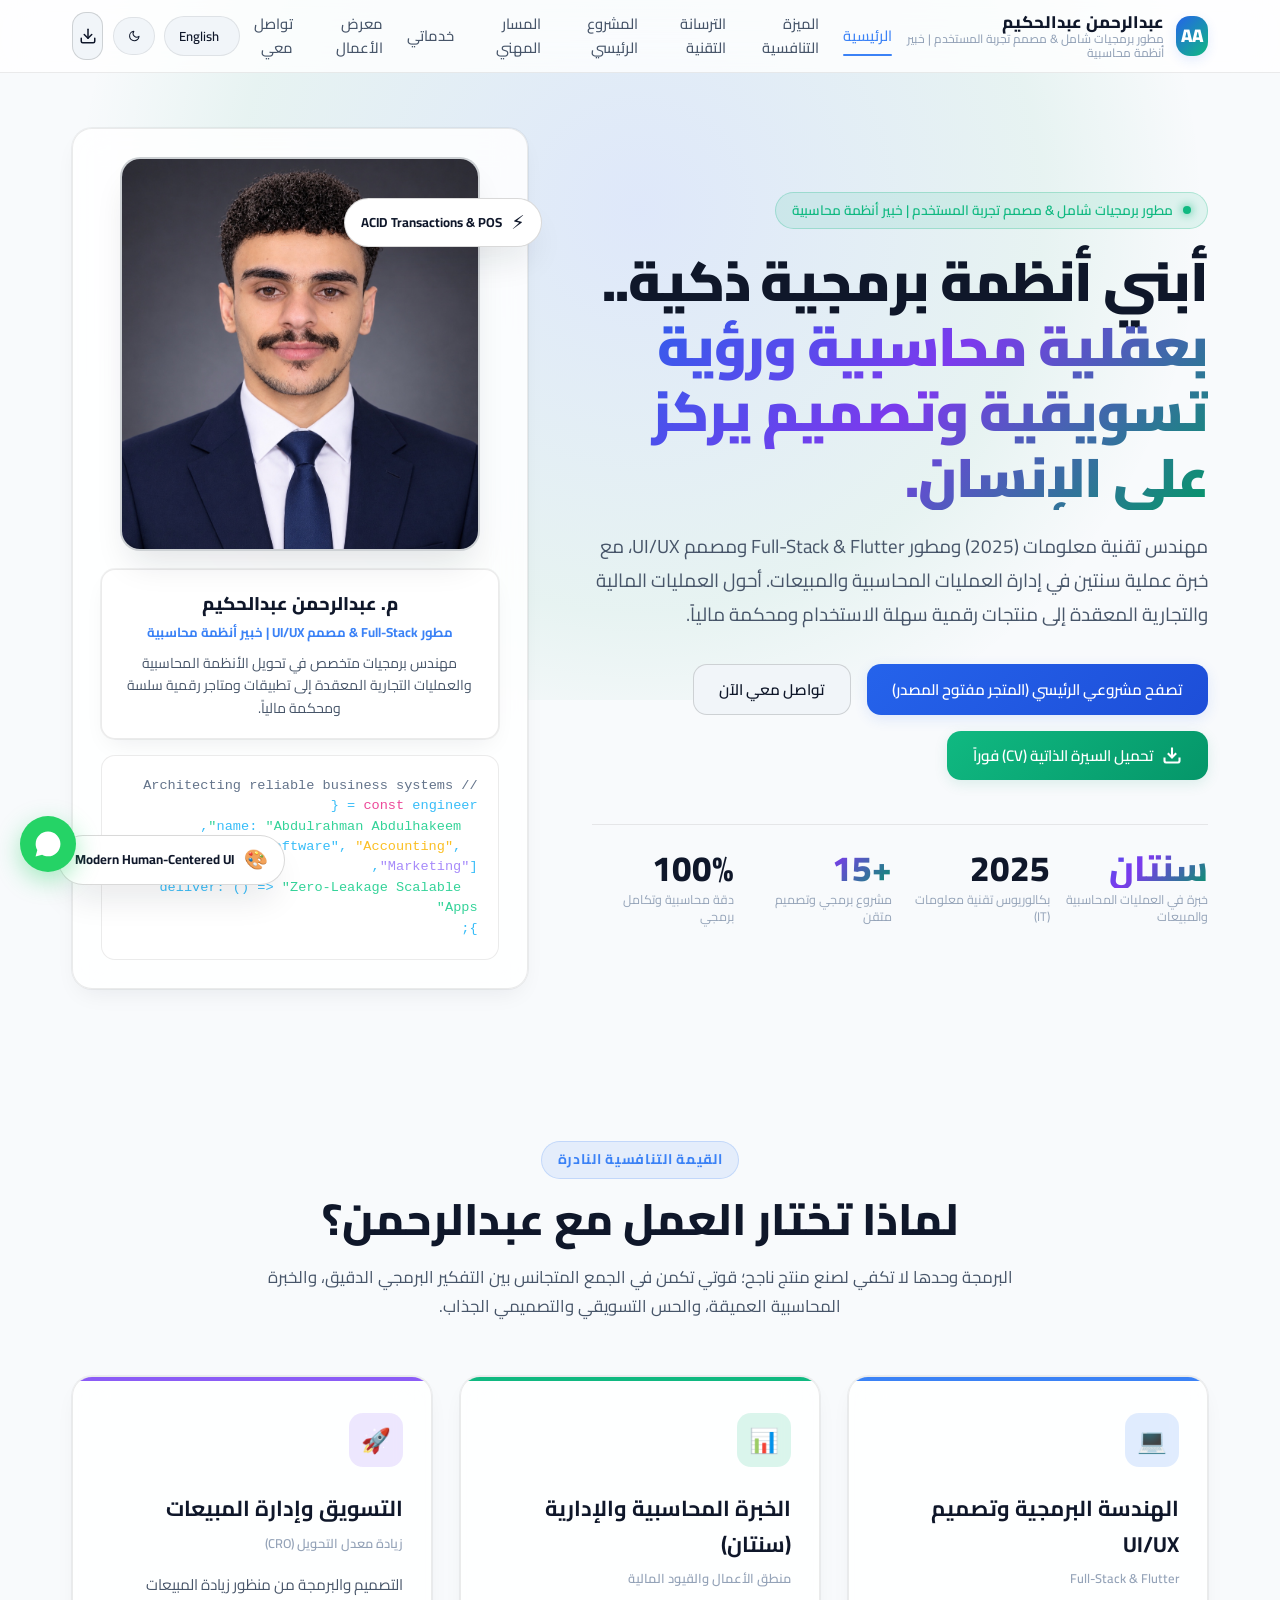
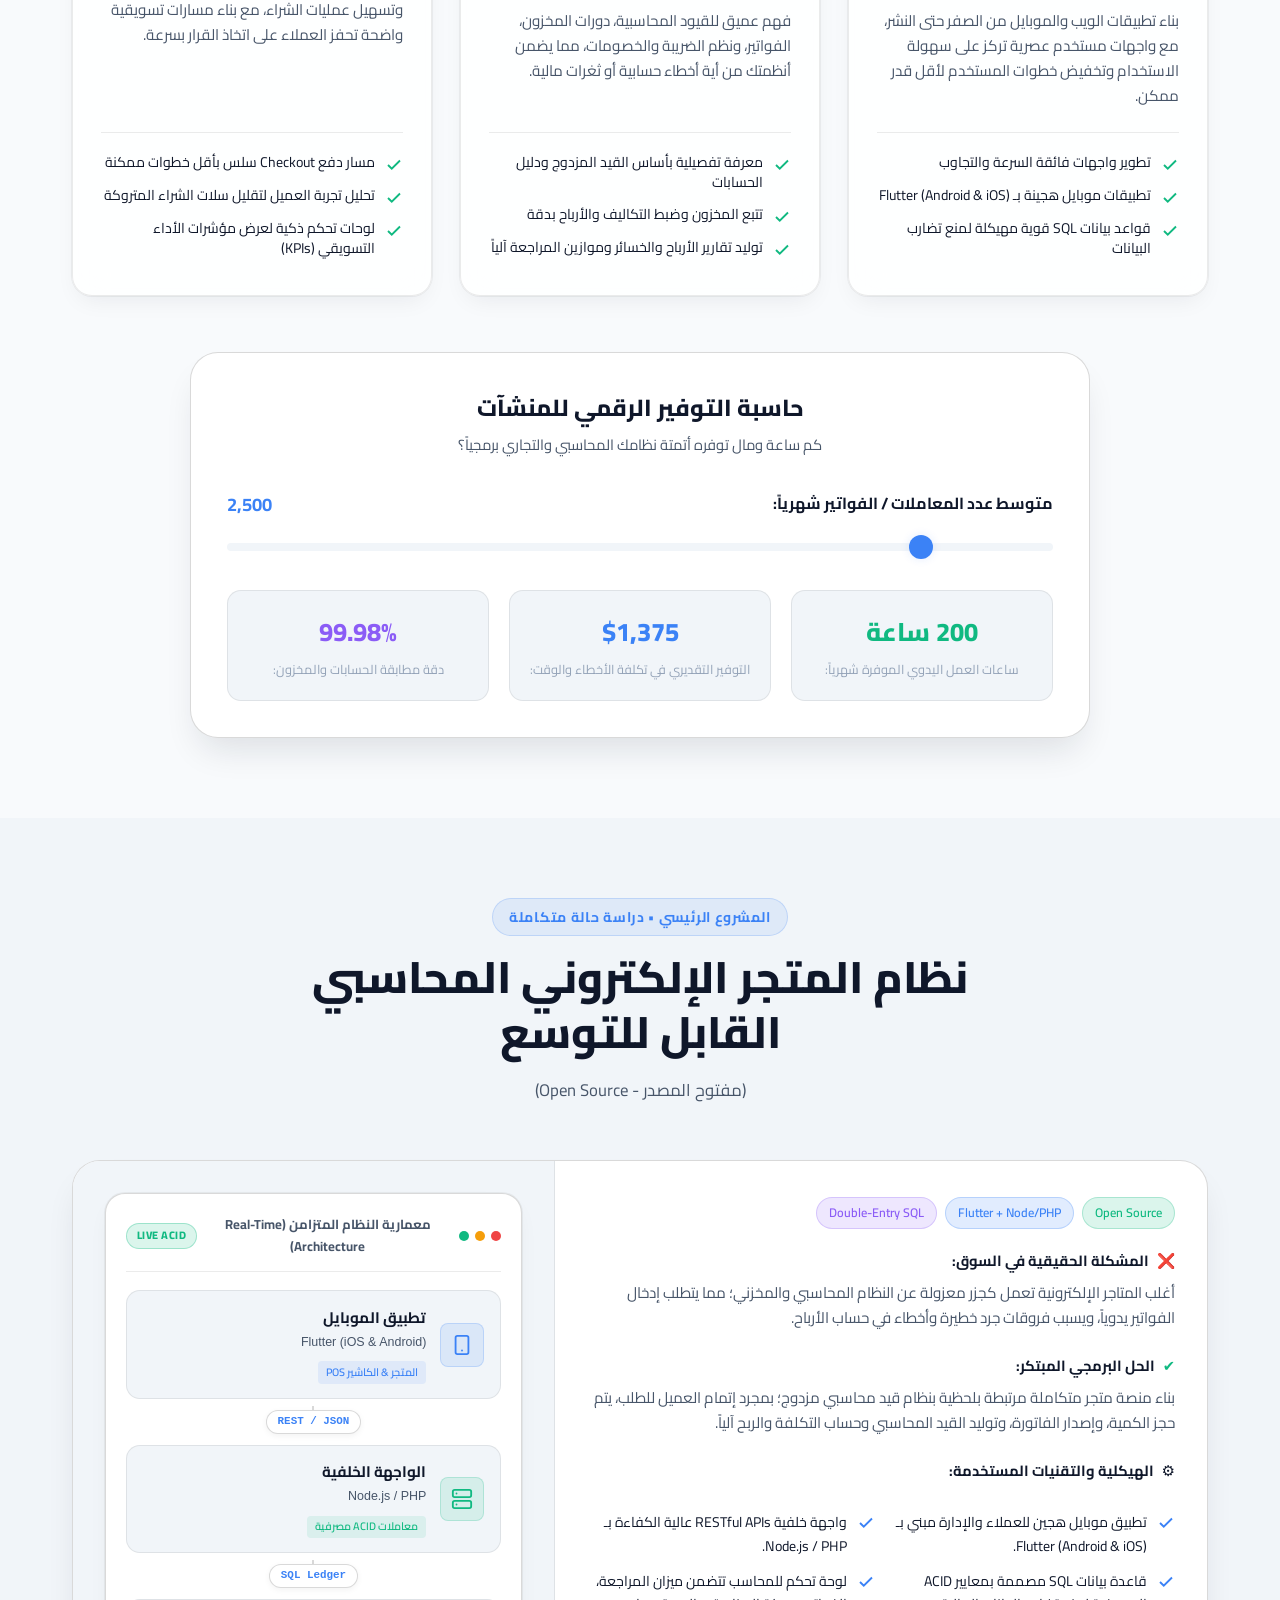
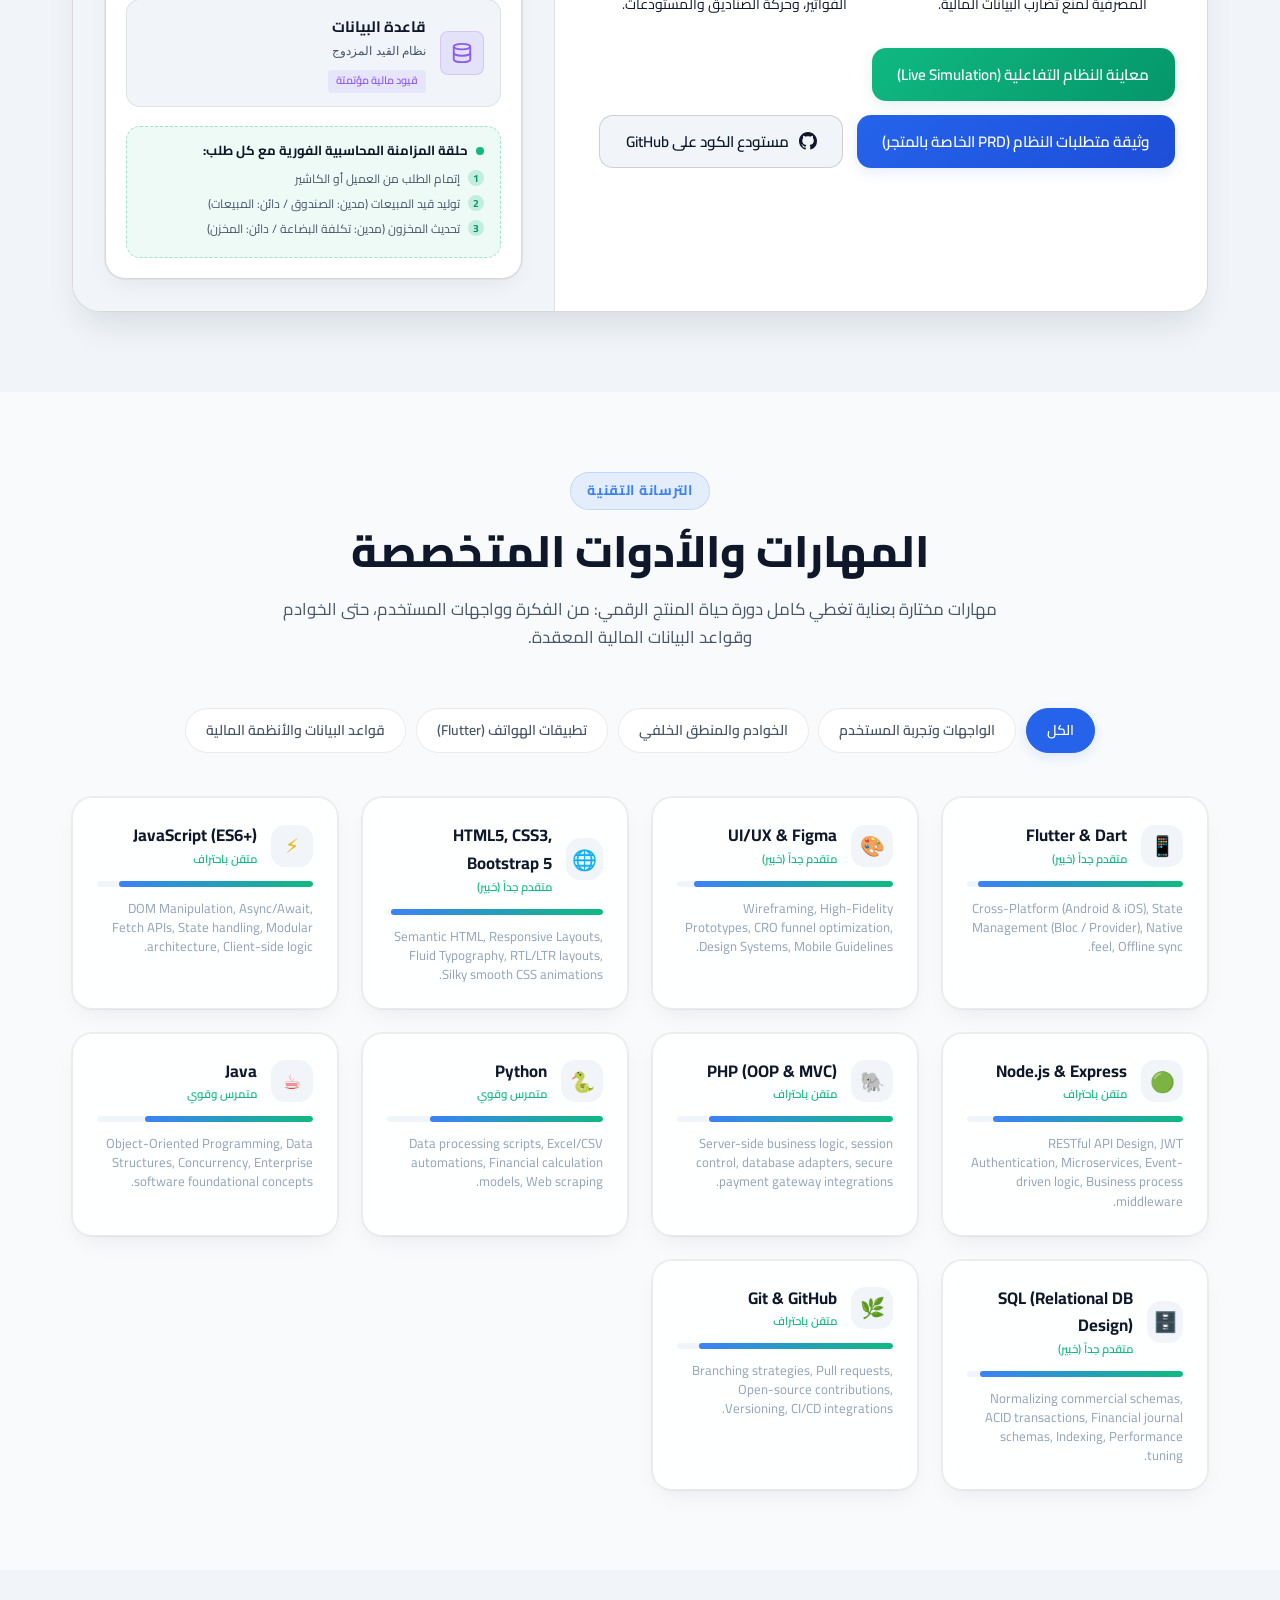
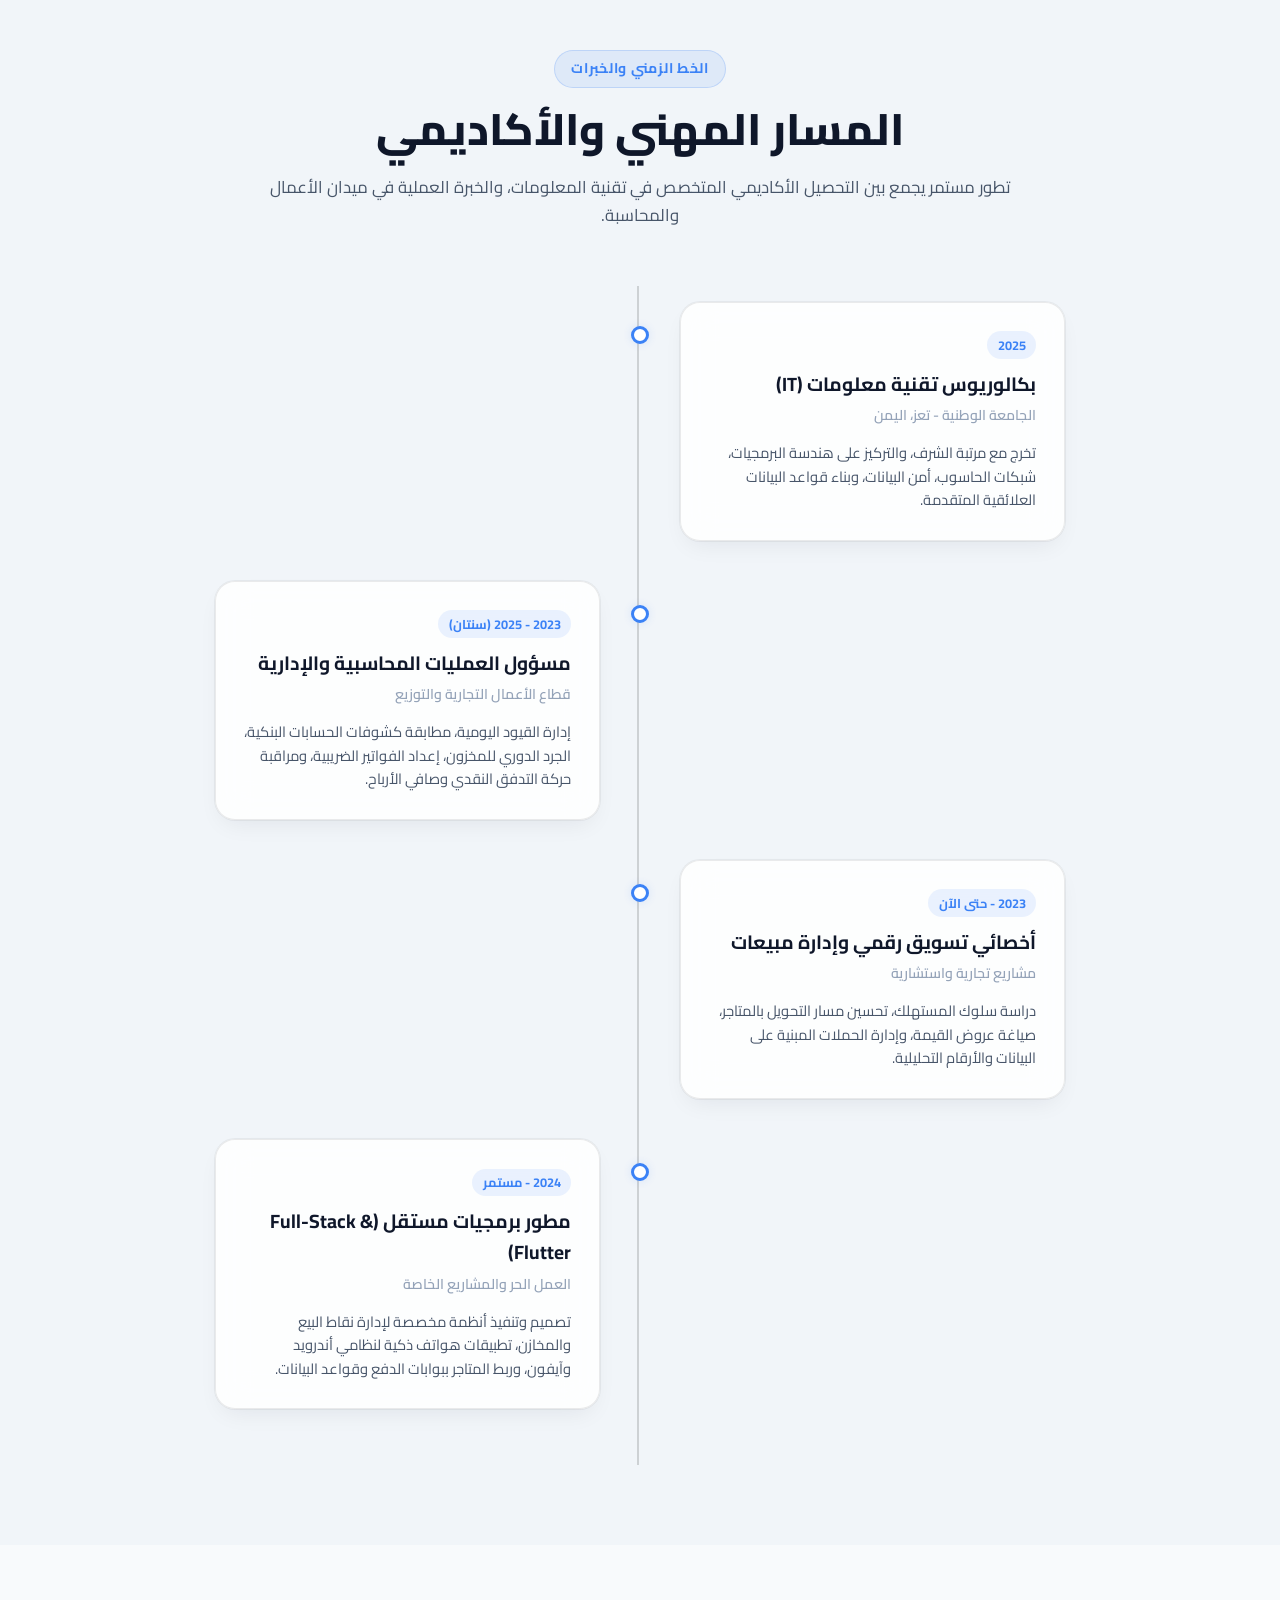
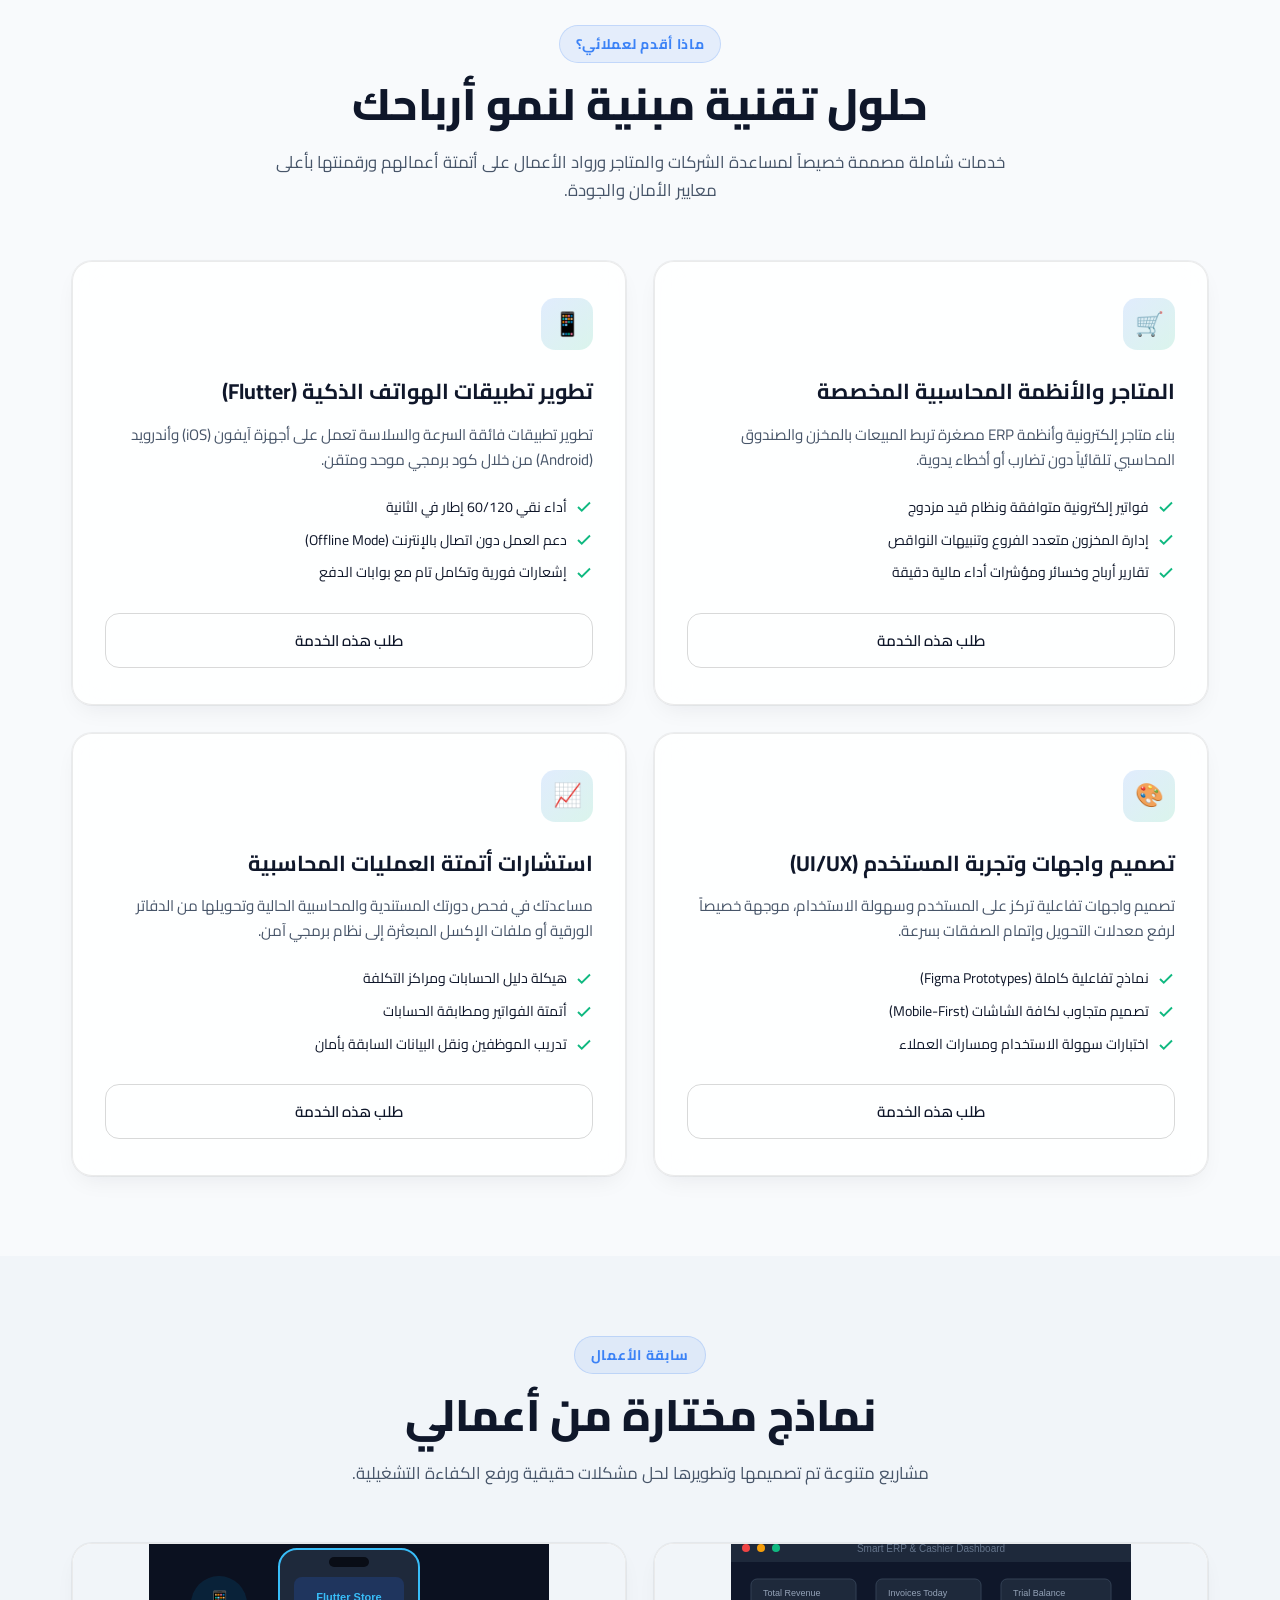
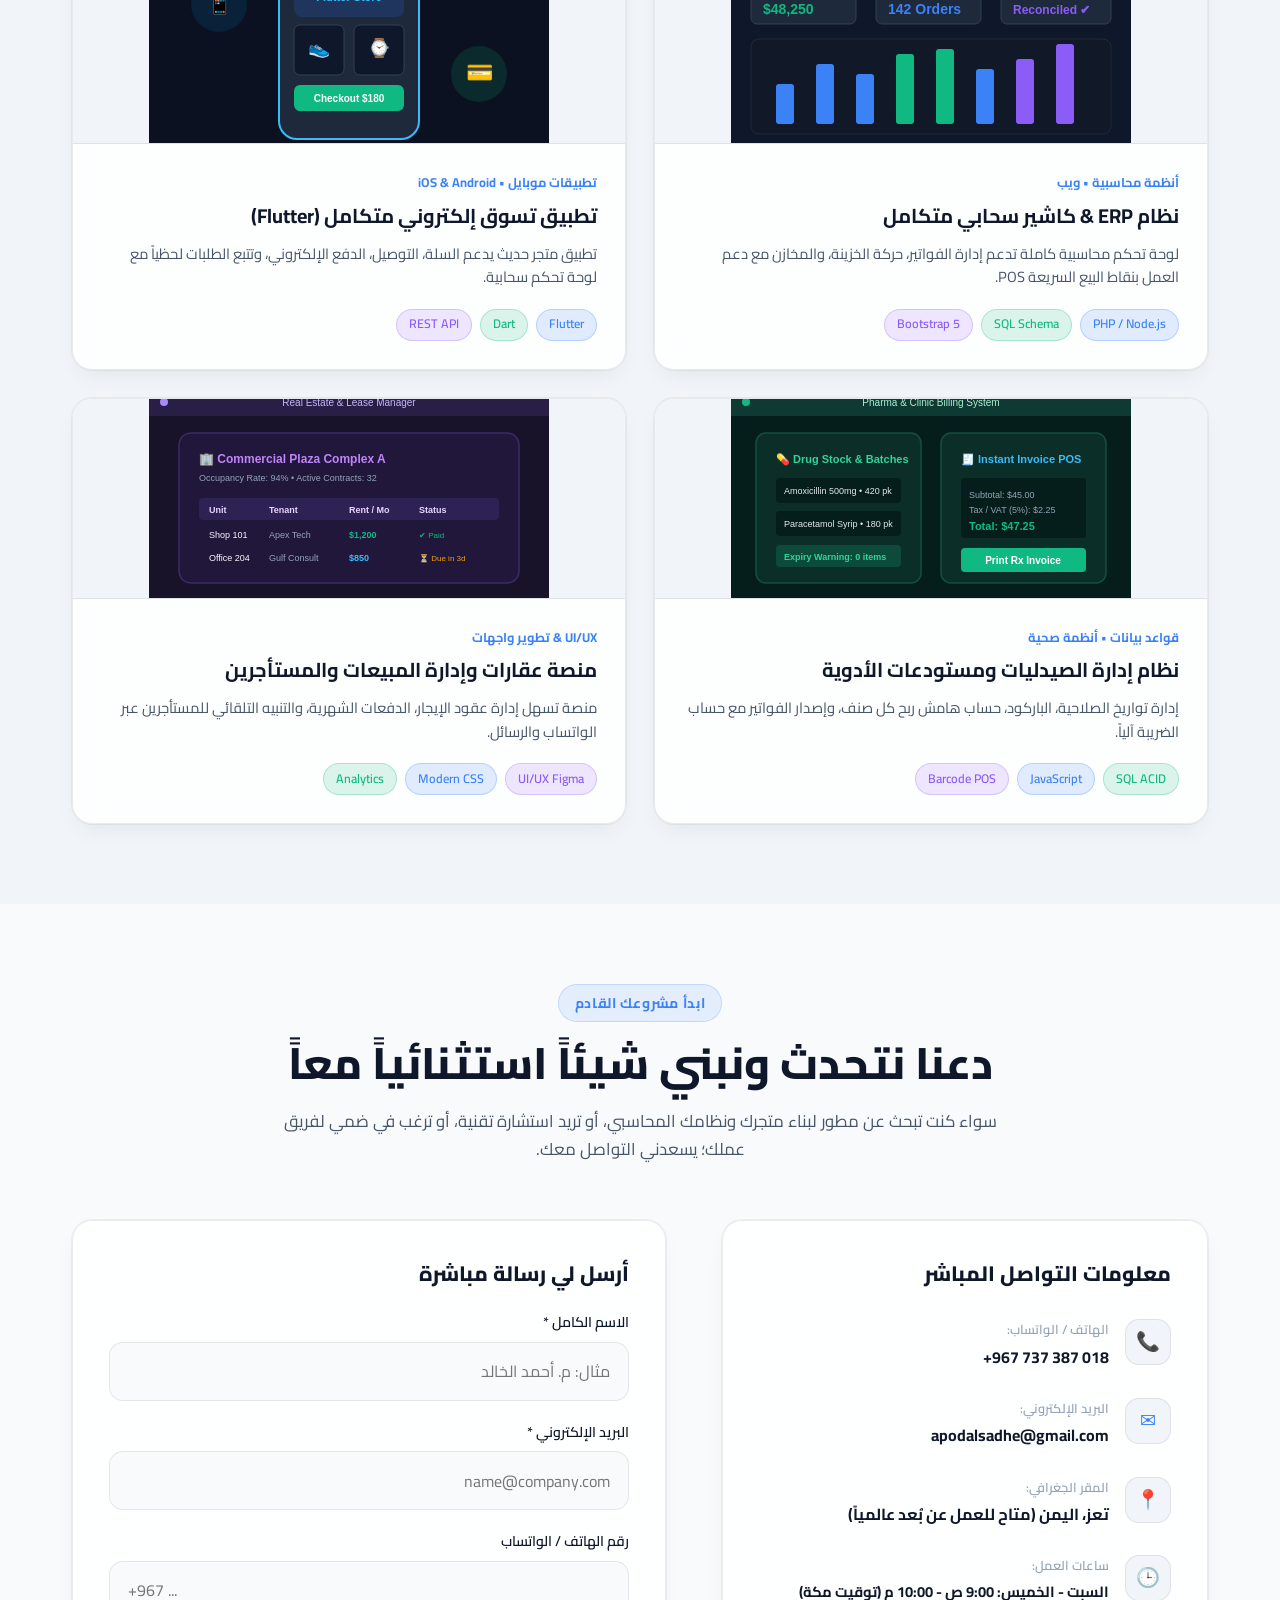
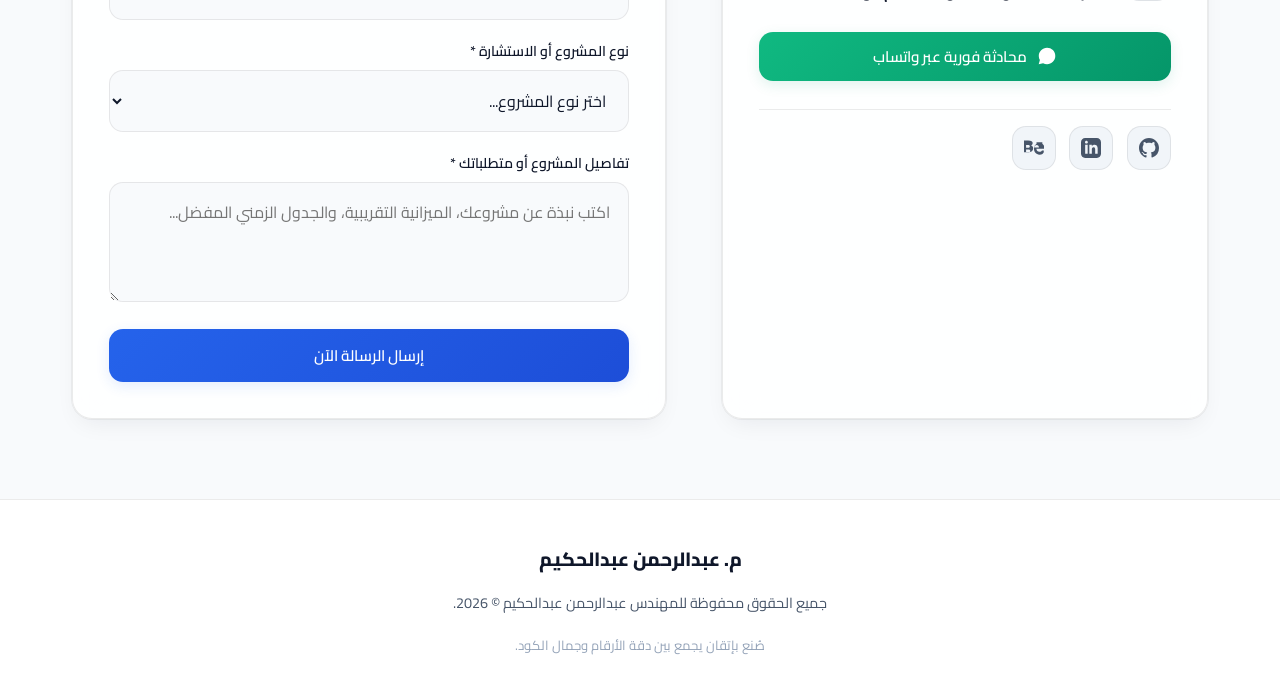
==== commit 524bc2be: "Update buttons" ====
--- a/index.html
+++ b/index.html
@@ -22,9 +22,9 @@
   <link rel="preconnect" href="https://fonts.gstatic.com" crossorigin>
   <link href="https://fonts.googleapis.com/css2?family=Cairo:wght@400;500;600;700;800;900&family=Plus+Jakarta+Sans:wght@400;500;600;700;800&display=swap" rel="stylesheet">
 
-  <!-- Custom Stylesheets (v=2.2 for fresh mobile cache) -->
-  <link rel="stylesheet" href="css/style.css?v=2.2">
-  <link rel="stylesheet" href="css/animations.css?v=2.2">
+  <!-- Custom Stylesheets (v=2.3 for fresh mobile cache) -->
+  <link rel="stylesheet" href="css/style.css?v=2.3">
+  <link rel="stylesheet" href="css/animations.css?v=2.3">
 </head>
 <body>
 
@@ -447,10 +447,92 @@
 
           </div>
 
-          <!-- Visual Architecture Side -->
+          <!-- Visual Architecture Side (Native Fluid Component) -->
           <div class="spotlight-visual-side">
-            <div class="visual-mockup-wrapper">
-              <img src="assets/spotlight-mockup.svg" alt="System Architecture" width="600" height="420" loading="lazy">
+            <div class="architecture-showcase-card">
+              <!-- Window / Terminal Header -->
+              <div class="arch-window-header">
+                <div class="arch-window-dots">
+                  <span class="dot dot-red"></span>
+                  <span class="dot dot-amber"></span>
+                  <span class="dot dot-emerald"></span>
+                </div>
+                <div class="arch-window-title" data-i18n="arch_title">معمارية النظام المتزامن (Real-Time Architecture)</div>
+                <span class="arch-badge-live">LIVE ACID</span>
+              </div>
+
+              <!-- Nodes Grid / Flow -->
+              <div class="arch-nodes-grid">
+                <!-- Node 1: Mobile App -->
+                <div class="arch-node-box node-client">
+                  <div class="node-icon-box">
+                    <svg width="22" height="22" viewBox="0 0 24 24" fill="none" stroke="currentColor" stroke-width="2" stroke-linecap="round" stroke-linejoin="round">
+                      <rect x="5" y="2" width="14" height="20" rx="2" ry="2"></rect>
+                      <line x1="12" y1="18" x2="12.01" y2="18"></line>
+                    </svg>
+                  </div>
+                  <div class="node-content">
+                    <h5 class="node-title" data-i18n="arch_node1_title">تطبيق الموبايل</h5>
+                    <p class="node-tech" data-i18n="arch_node1_sub">Flutter (iOS & Android)</p>
+                    <span class="node-tag" data-i18n="arch_node1_tag">المتجر &amp; الكاشير POS</span>
+                  </div>
+                </div>
+
+                <div class="arch-connector">
+                  <span class="connector-pill">REST / JSON</span>
+                </div>
+
+                <!-- Node 2: Core Backend -->
+                <div class="arch-node-box node-core">
+                  <div class="node-icon-box">
+                    <svg width="22" height="22" viewBox="0 0 24 24" fill="none" stroke="currentColor" stroke-width="2" stroke-linecap="round" stroke-linejoin="round">
+                      <rect x="2" y="2" width="20" height="8" rx="2" ry="2"></rect>
+                      <rect x="2" y="14" width="20" height="8" rx="2" ry="2"></rect>
+                      <line x1="6" y1="6" x2="6.01" y2="6"></line>
+                      <line x1="6" y1="18" x2="6.01" y2="18"></line>
+                    </svg>
+                  </div>
+                  <div class="node-content">
+                    <h5 class="node-title" data-i18n="arch_node2_title">الواجهة الخلفية</h5>
+                    <p class="node-tech" data-i18n="arch_node2_sub">Node.js / PHP</p>
+                    <span class="node-tag" data-i18n="arch_node2_tag">معاملات ACID مصرفية</span>
+                  </div>
+                </div>
+
+                <div class="arch-connector">
+                  <span class="connector-pill">SQL Ledger</span>
+                </div>
+
+                <!-- Node 3: Double-Entry DB -->
+                <div class="arch-node-box node-db">
+                  <div class="node-icon-box">
+                    <svg width="22" height="22" viewBox="0 0 24 24" fill="none" stroke="currentColor" stroke-width="2" stroke-linecap="round" stroke-linejoin="round">
+                      <ellipse cx="12" cy="5" rx="9" ry="3"></ellipse>
+                      <path d="M21 12c0 1.66-4 3-9 3s-9-1.34-9-3"></path>
+                      <path d="M3 5v14c0 1.66 4 3 9 3s9-1.34 9-3V5"></path>
+                    </svg>
+                  </div>
+                  <div class="node-content">
+                    <h5 class="node-title" data-i18n="arch_node3_title">قاعدة البيانات</h5>
+                    <p class="node-tech" data-i18n="arch_node3_sub">نظام القيد المزدوج</p>
+                    <span class="node-tag" data-i18n="arch_node3_tag">قيود مالية مؤتمتة</span>
+                  </div>
+                </div>
+              </div>
+
+              <!-- Real-time Accounting Sync Flow Banner -->
+              <div class="arch-flow-banner">
+                <div class="flow-header">
+                  <span class="flow-pulse"></span>
+                  <strong data-i18n="arch_flow_title">حلقة المزامنة المحاسبية الفورية مع كل طلب:</strong>
+                </div>
+                <ol class="flow-steps-list">
+                  <li data-i18n="arch_step1">إتمام الطلب من العميل أو الكاشير</li>
+                  <li data-i18n="arch_step2">توليد قيد المبيعات (مدين: الصندوق / دائن: المبيعات)</li>
+                  <li data-i18n="arch_step3">تحديث المخزون (مدين: تكلفة البضاعة / دائن: المخزن)</li>
+                </ol>
+              </div>
+
             </div>
           </div>
 
@@ -1370,8 +1452,8 @@
     <span id="toastMessage"></span>
   </div>
 
-  <!-- Scripts (v=2.2 for fresh mobile cache) -->
-  <script src="js/i18n.js?v=2.2"></script>
-  <script src="js/app.js?v=2.2"></script>
+  <!-- Scripts (v=2.3 for fresh mobile cache) -->
+  <script src="js/i18n.js?v=2.3"></script>
+  <script src="js/app.js?v=2.3"></script>
 </body>
 </html>
--- a/css/style.css
+++ b/css/style.css
@@ -426,11 +426,11 @@
   display: none;
 }
 
-@media (min-width: 992px) {
+@media (min-width: 1180px) {
   .nav-menu {
     display: flex;
     align-items: center;
-    gap: 1.75rem;
+    gap: 1.5rem;
   }
 }
 
@@ -501,9 +501,9 @@
   cursor: pointer;
 }
 
-@media (min-width: 992px) {
+@media (min-width: 1180px) {
   .hamburger-btn {
-    display: none;
+    display: none !important;
   }
 }
 
@@ -943,26 +943,34 @@
   border-radius: var(--radius-xl);
   overflow: hidden;
   box-shadow: var(--shadow-lg);
+  width: 100%;
+  max-width: 100%;
+  box-sizing: border-box;
 }
 
 .spotlight-grid {
-  display: grid;
-  grid-template-columns: 1fr;
+  display: flex;
+  flex-direction: column;
+  width: 100%;
 }
 
 @media (min-width: 992px) {
   .spotlight-grid {
-    grid-template-columns: 1.2fr 0.8fr;
+    display: grid;
+    grid-template-columns: minmax(0, 1.15fr) minmax(0, 0.85fr);
   }
 }
 
 .spotlight-content {
-  padding: 2.5rem;
+  padding: 2.25rem 2rem;
+  width: 100%;
+  max-width: 100%;
+  box-sizing: border-box;
 }
 
 @media (max-width: 768px) {
   .spotlight-content {
-    padding: 1.5rem;
+    padding: 1.35rem 1rem;
   }
 }
 
@@ -1044,25 +1052,303 @@
 .spotlight-visual-side {
   background: var(--bg-surface-elevated);
   border-top: 1px solid var(--border-subtle);
-  padding: 2rem;
+  padding: 1.75rem 1.5rem;
   display: flex;
   flex-direction: column;
   justify-content: center;
+  width: 100%;
+  max-width: 100%;
+  box-sizing: border-box;
+  overflow: hidden;
 }
 
 @media (min-width: 992px) {
   .spotlight-visual-side {
     border-top: none;
     border-inline-start: 1px solid var(--border-subtle);
-  }
-}
-
-.visual-mockup-wrapper {
+    padding: 2rem;
+  }
+}
+
+/* Architecture Showcase Component (Native Responsive & Accessible) */
+.architecture-showcase-card {
   background: var(--bg-surface);
   border: 1px solid var(--border-medium);
   border-radius: var(--radius-lg);
   padding: 1.25rem;
   box-shadow: var(--shadow-card);
+  width: 100%;
+  max-width: 100%;
+  box-sizing: border-box;
+  overflow: hidden;
+}
+
+.arch-window-header {
+  display: flex;
+  align-items: center;
+  justify-content: space-between;
+  gap: 0.5rem;
+  padding-bottom: 0.85rem;
+  margin-bottom: 1.15rem;
+  border-bottom: 1px solid var(--border-subtle);
+  flex-wrap: wrap;
+}
+
+.arch-window-dots {
+  display: flex;
+  align-items: center;
+  gap: 6px;
+  flex-shrink: 0;
+}
+
+.arch-window-dots .dot {
+  width: 10px;
+  height: 10px;
+  border-radius: 50%;
+  display: inline-block;
+}
+
+.arch-window-dots .dot-red { background: #ef4444; }
+.arch-window-dots .dot-amber { background: #f59e0b; }
+.arch-window-dots .dot-emerald { background: #10b981; }
+
+.arch-window-title {
+  font-size: 0.82rem;
+  font-weight: 700;
+  color: var(--text-muted);
+  text-align: center;
+  flex: 1;
+  min-width: 150px;
+}
+
+.arch-badge-live {
+  display: inline-flex;
+  align-items: center;
+  gap: 4px;
+  padding: 0.2rem 0.6rem;
+  font-size: 0.68rem;
+  font-weight: 800;
+  border-radius: var(--radius-full);
+  background: rgba(16, 185, 129, 0.15);
+  color: var(--emerald-500);
+  border: 1px solid rgba(16, 185, 129, 0.3);
+  letter-spacing: 0.5px;
+  flex-shrink: 0;
+}
+
+/* Architecture Nodes Flow */
+.arch-nodes-grid {
+  display: flex;
+  flex-direction: column;
+  gap: 0.45rem;
+  width: 100%;
+}
+
+.arch-node-box {
+  display: flex;
+  align-items: center;
+  gap: 0.85rem;
+  padding: 0.85rem 1rem;
+  border-radius: var(--radius-md);
+  background: var(--bg-surface-elevated);
+  border: 1px solid var(--border-subtle);
+  transition: all var(--transition-fast);
+  width: 100%;
+  box-sizing: border-box;
+}
+
+.arch-node-box:hover {
+  border-color: var(--primary-500);
+  transform: translateY(-2px);
+  box-shadow: var(--shadow-card);
+}
+
+.node-icon-box {
+  width: 44px;
+  height: 44px;
+  border-radius: var(--radius-sm);
+  display: flex;
+  align-items: center;
+  justify-content: center;
+  flex-shrink: 0;
+  background: rgba(59, 130, 246, 0.12);
+  color: var(--primary-500);
+  border: 1px solid rgba(59, 130, 246, 0.2);
+}
+
+.node-core .node-icon-box {
+  background: rgba(16, 185, 129, 0.12);
+  color: var(--emerald-500);
+  border-color: rgba(16, 185, 129, 0.2);
+}
+
+.node-db .node-icon-box {
+  background: rgba(139, 92, 246, 0.12);
+  color: var(--violet-500);
+  border-color: rgba(139, 92, 246, 0.2);
+}
+
+.node-content {
+  flex: 1;
+  min-width: 0;
+}
+
+.node-title {
+  font-size: 0.95rem;
+  font-weight: 700;
+  color: var(--text-main);
+  margin-bottom: 2px;
+}
+
+.node-tech {
+  font-size: 0.78rem;
+  color: var(--text-muted);
+  margin-bottom: 4px;
+  font-family: var(--font-latin);
+}
+
+html[dir="rtl"] .node-tech {
+  direction: ltr;
+  text-align: right;
+}
+
+.node-tag {
+  display: inline-block;
+  font-size: 0.68rem;
+  font-weight: 600;
+  padding: 0.15rem 0.5rem;
+  border-radius: 4px;
+  background: rgba(59, 130, 246, 0.1);
+  color: var(--primary-500);
+}
+
+.node-core .node-tag {
+  background: rgba(16, 185, 129, 0.1);
+  color: var(--emerald-500);
+}
+
+.node-db .node-tag {
+  background: rgba(139, 92, 246, 0.1);
+  color: var(--violet-500);
+}
+
+/* Connector Line & Pill between Nodes */
+.arch-connector {
+  display: flex;
+  align-items: center;
+  justify-content: center;
+  position: relative;
+  padding: 0.25rem 0;
+}
+
+.arch-connector::before {
+  content: '';
+  position: absolute;
+  top: 0;
+  bottom: 0;
+  left: 50%;
+  width: 2px;
+  transform: translateX(-50%);
+  background: repeating-linear-gradient(to bottom, var(--border-medium) 0, var(--border-medium) 4px, transparent 4px, transparent 8px);
+}
+
+.connector-pill {
+  position: relative;
+  z-index: 1;
+  padding: 0.12rem 0.65rem;
+  font-size: 0.68rem;
+  font-weight: 700;
+  font-family: monospace;
+  background: var(--bg-surface);
+  border: 1px solid var(--border-medium);
+  border-radius: var(--radius-full);
+  color: var(--primary-500);
+  box-shadow: 0 2px 6px rgba(0, 0, 0, 0.05);
+}
+
+/* Accounting Sync Flow Banner */
+.arch-flow-banner {
+  margin-top: 1.15rem;
+  padding: 0.85rem 1rem;
+  border-radius: var(--radius-md);
+  background: rgba(16, 185, 129, 0.07);
+  border: 1px dashed rgba(16, 185, 129, 0.35);
+  box-sizing: border-box;
+}
+
+.flow-header {
+  display: flex;
+  align-items: center;
+  gap: 0.5rem;
+  margin-bottom: 0.45rem;
+  font-size: 0.82rem;
+  font-weight: 700;
+  color: var(--text-main);
+}
+
+.flow-pulse {
+  width: 8px;
+  height: 8px;
+  border-radius: 50%;
+  background: var(--emerald-500);
+  box-shadow: 0 0 0 0 rgba(16, 185, 129, 0.7);
+  animation: pulseEmerald 2s infinite;
+  flex-shrink: 0;
+}
+
+@keyframes pulseEmerald {
+  0% {
+    transform: scale(0.95);
+    box-shadow: 0 0 0 0 rgba(16, 185, 129, 0.7);
+  }
+  70% {
+    transform: scale(1);
+    box-shadow: 0 0 0 8px rgba(16, 185, 129, 0);
+  }
+  100% {
+    transform: scale(0.95);
+    box-shadow: 0 0 0 0 rgba(16, 185, 129, 0);
+  }
+}
+
+.flow-steps-list {
+  list-style: none;
+  font-size: 0.75rem;
+  color: var(--text-muted);
+  line-height: 1.6;
+  counter-reset: flow-counter;
+  padding: 0;
+  margin: 0;
+}
+
+.flow-steps-list li {
+  position: relative;
+  padding-inline-start: 1.5rem;
+  margin-bottom: 0.35rem;
+  counter-increment: flow-counter;
+}
+
+.flow-steps-list li::before {
+  content: counter(flow-counter);
+  position: absolute;
+  inset-inline-start: 0;
+  top: 1px;
+  width: 16px;
+  height: 16px;
+  border-radius: 50%;
+  background: rgba(16, 185, 129, 0.2);
+  color: var(--emerald-600);
+  font-size: 0.65rem;
+  font-weight: 700;
+  display: flex;
+  align-items: center;
+  justify-content: center;
+  text-align: center;
+  line-height: 16px;
+}
+
+[data-theme="dark"] .flow-steps-list li::before {
+  color: var(--emerald-400);
 }
 
 /* --------------------------------------------------------------------------
@@ -1792,6 +2078,44 @@
   }
   .spotlight-content {
     padding: 1.15rem 0.85rem;
+  }
+  .spotlight-visual-side {
+    padding: 0.85rem 0.65rem;
+  }
+  .architecture-showcase-card {
+    padding: 0.85rem 0.65rem;
+  }
+  .arch-window-header {
+    margin-bottom: 0.75rem;
+    padding-bottom: 0.5rem;
+  }
+  .arch-window-title {
+    font-size: 0.72rem;
+    min-width: 110px;
+  }
+  .arch-node-box {
+    padding: 0.65rem 0.75rem;
+    gap: 0.65rem;
+  }
+  .node-icon-box {
+    width: 38px;
+    height: 38px;
+  }
+  .node-title {
+    font-size: 0.88rem;
+  }
+  .node-tech {
+    font-size: 0.72rem;
+  }
+  .node-tag {
+    font-size: 0.64rem;
+  }
+  .arch-flow-banner {
+    padding: 0.75rem 0.65rem;
+    margin-top: 0.85rem;
+  }
+  .flow-steps-list {
+    font-size: 0.72rem;
   }
   .spotlight-actions {
     display: flex;
